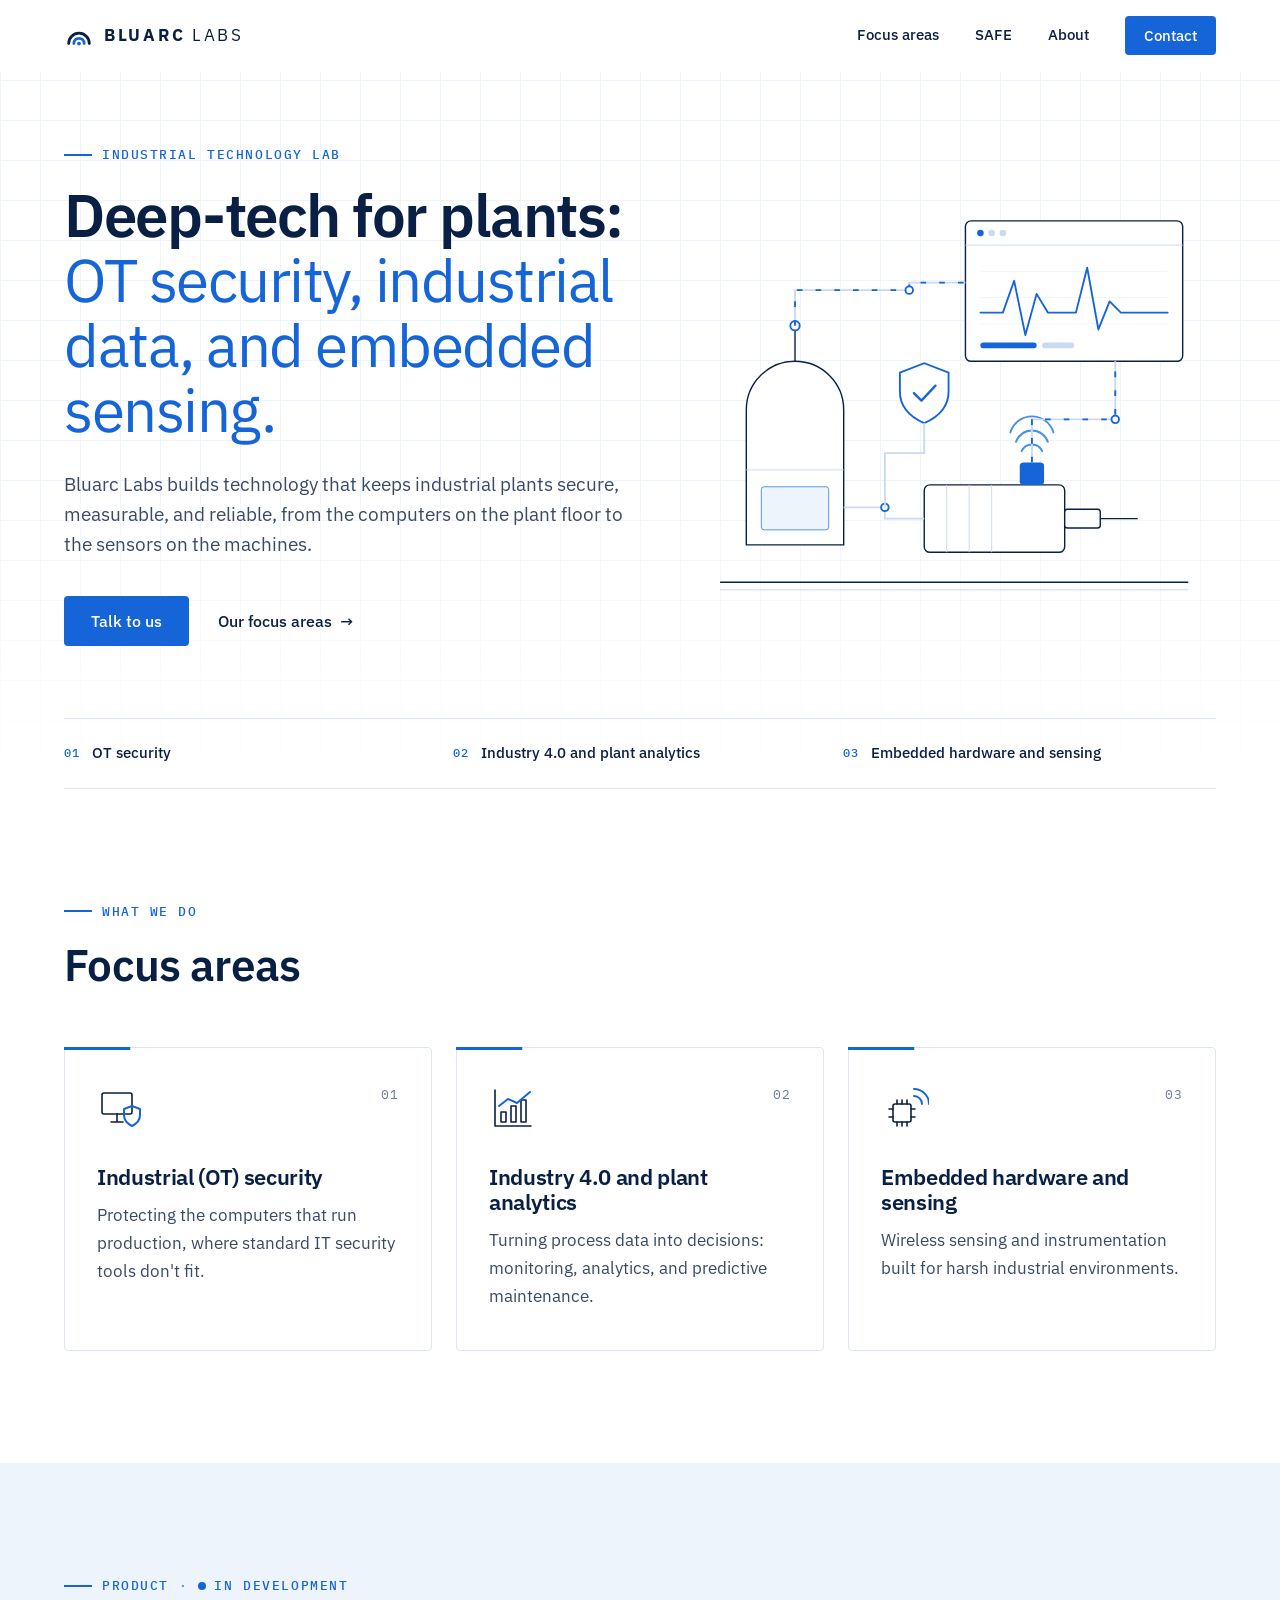
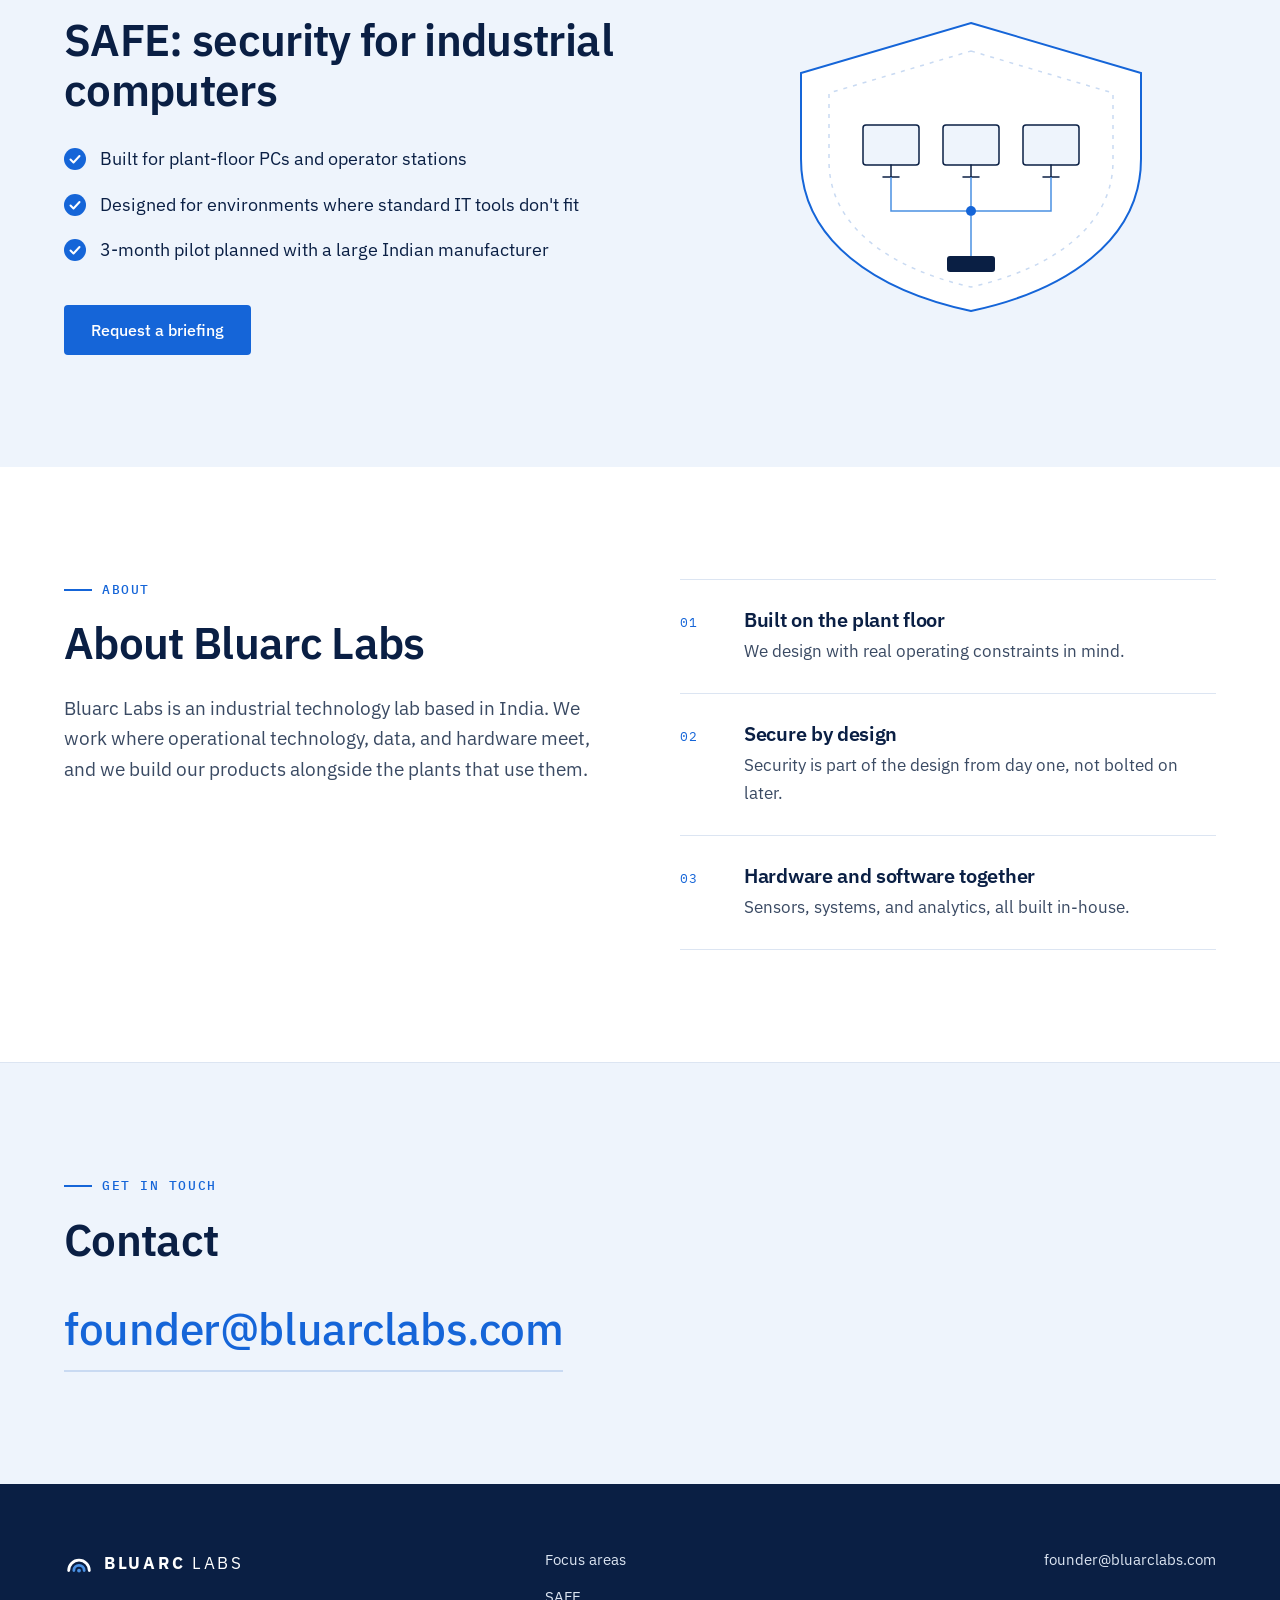
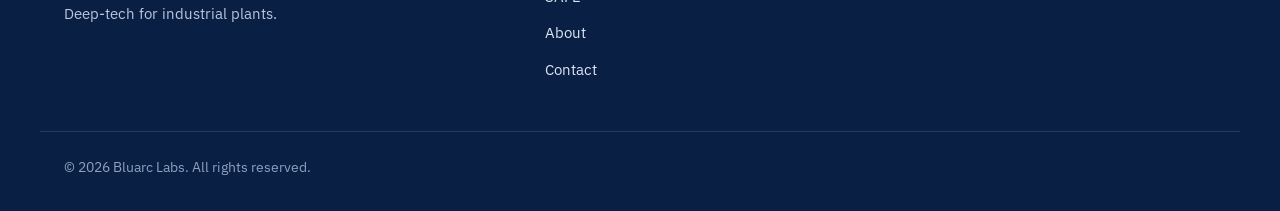
==== index.html @ 6b39c6da "Initial Bluarc Labs website Static one-page site: hero, focus areas, SAFE teaser, about, contact. Pl" ====
<!doctype html>
<html lang="en">
<head>
  <meta charset="utf-8">
  <meta name="viewport" content="width=device-width, initial-scale=1">
  <title>Bluarc Labs | Deep-tech for industrial plants</title>
  <meta name="description" content="Bluarc Labs is an industrial technology lab building OT security, industrial data and analytics, and embedded sensing for plants.">
  <link rel="canonical" href="https://bluarclabs.com/">
  <meta name="theme-color" content="#0A1F44">

  <meta property="og:type" content="website">
  <meta property="og:site_name" content="Bluarc Labs">
  <meta property="og:title" content="Bluarc Labs | Deep-tech for industrial plants">
  <meta property="og:description" content="OT security, industrial data, and embedded sensing for plants.">
  <meta property="og:url" content="https://bluarclabs.com/">
  <meta property="og:image" content="https://bluarclabs.com/assets/og-image.png">
  <meta property="og:image:width" content="1200">
  <meta property="og:image:height" content="630">
  <meta name="twitter:card" content="summary_large_image">

  <link rel="icon" href="assets/favicon.svg" type="image/svg+xml">
  <link rel="icon" href="assets/favicon-32.png" sizes="32x32" type="image/png">
  <link rel="apple-touch-icon" href="assets/apple-touch-icon.png">

  <link rel="preconnect" href="https://fonts.googleapis.com">
  <link rel="preconnect" href="https://fonts.gstatic.com" crossorigin>
  <link href="https://fonts.googleapis.com/css2?family=IBM+Plex+Mono:wght@400;500&family=IBM+Plex+Sans:wght@300;400;500;600;700&display=swap" rel="stylesheet">
  <link rel="stylesheet" href="css/styles.css">
  <script>document.documentElement.classList.add('js');</script>

  <script type="application/ld+json">
  {
    "@context": "https://schema.org",
    "@type": "Organization",
    "name": "Bluarc Labs",
    "url": "https://bluarclabs.com/",
    "logo": "https://bluarclabs.com/assets/apple-touch-icon.png",
    "email": "founder@bluarclabs.com",
    "description": "Industrial technology lab working on OT security, industrial data and analytics, and embedded sensing."
  }
  </script>
</head>
<body>
  <a class="skip-link" href="#main">Skip to content</a>

  <header class="site-header" id="top">
    <div class="container header-inner">
      <a class="wordmark" href="#top" aria-label="Bluarc Labs home">
        <svg class="wordmark-mark" viewBox="0 0 32 32" aria-hidden="true">
          <path d="M5 24a11 11 0 0 1 22 0" fill="none" stroke="currentColor" stroke-width="3" stroke-linecap="round"/>
          <path d="M10.5 24a5.5 5.5 0 0 1 11 0" fill="none" stroke="#1565D8" stroke-width="3" stroke-linecap="round"/>
          <circle cx="16" cy="24" r="2" fill="#1565D8"/>
        </svg>
        <span class="wordmark-text"><strong>BLUARC</strong> LABS</span>
      </a>

      <button class="nav-toggle" type="button" aria-expanded="false" aria-controls="site-nav">
        <span class="nav-toggle-bar"></span>
        <span class="nav-toggle-bar"></span>
        <span class="visually-hidden">Menu</span>
      </button>

      <nav class="site-nav" id="site-nav" aria-label="Main">
        <a href="#focus">Focus areas</a>
        <a href="#safe">SAFE</a>
        <a href="#about">About</a>
        <a class="btn btn-primary btn-sm" href="#contact">Contact</a>
      </nav>
    </div>
  </header>

  <main id="main">
    <!-- Hero -->
    <section class="hero" aria-labelledby="hero-title">
      <div class="container hero-inner">
        <div class="hero-copy">
          <p class="eyebrow">Industrial technology lab</p>
          <h1 id="hero-title">Deep-tech for plants: <span>OT security, industrial data, and embedded sensing.</span></h1>
          <p class="lead">Bluarc Labs builds technology that keeps industrial plants secure, measurable, and reliable, from the computers on the plant floor to the sensors on the machines.</p>
          <div class="hero-actions">
            <a class="btn btn-primary" href="#contact">Talk to us</a>
            <a class="btn btn-link" href="#focus">Our focus areas <span aria-hidden="true">&rarr;</span></a>
          </div>
        </div>

        <div class="hero-visual" aria-hidden="true">
          <svg class="schematic" viewBox="0 0 560 440">
            <!-- monitoring panel -->
            <g class="sx-panel">
              <rect x="292" y="34" width="232" height="150" rx="6" class="sx-fill sx-stroke"/>
              <line x1="292" y1="60" x2="524" y2="60" class="sx-hair"/>
              <circle cx="308" cy="47" r="3.5" class="sx-dot"/>
              <circle cx="320" cy="47" r="3.5" class="sx-dot-soft"/>
              <circle cx="332" cy="47" r="3.5" class="sx-dot-soft"/>
              <line x1="308" y1="88" x2="508" y2="88" class="sx-grid"/>
              <line x1="308" y1="116" x2="508" y2="116" class="sx-grid"/>
              <line x1="308" y1="144" x2="508" y2="144" class="sx-grid"/>
              <path class="sx-wave" d="M308 132 H332 L344 98 L356 156 L368 112 L380 132 H410 L422 84 L434 150 L446 120 L458 132 H508"/>
              <rect x="308" y="164" width="60" height="6" rx="3" class="sx-bar"/>
              <rect x="374" y="164" width="34" height="6" rx="3" class="sx-bar-soft"/>
            </g>

            <!-- process vessel -->
            <g class="sx-vessel">
              <path d="M58 380 V236 a52 52 0 0 1 104 0 V380 Z" class="sx-fill sx-stroke"/>
              <line x1="58" y1="300" x2="162" y2="300" class="sx-hair"/>
              <rect x="74" y="318" width="72" height="46" rx="3" class="sx-level"/>
              <line x1="110" y1="184" x2="110" y2="150" class="sx-stroke-line"/>
              <circle cx="110" cy="146" r="5" class="sx-node"/>
            </g>

            <!-- motor / drive with vibration sensor -->
            <g class="sx-motor">
              <rect x="248" y="316" width="150" height="72" rx="6" class="sx-fill sx-stroke"/>
              <line x1="272" y1="316" x2="272" y2="388" class="sx-hair"/>
              <line x1="296" y1="316" x2="296" y2="388" class="sx-hair"/>
              <line x1="320" y1="316" x2="320" y2="388" class="sx-hair"/>
              <rect x="398" y="342" width="38" height="20" rx="3" class="sx-fill sx-stroke"/>
              <line x1="436" y1="352" x2="476" y2="352" class="sx-stroke-line"/>
              <rect x="350" y="292" width="26" height="24" rx="4" class="sx-sensor"/>
              <path class="sx-arc sx-arc-1" d="M352 280 a12 12 0 0 1 22 0"/>
              <path class="sx-arc sx-arc-2" d="M346 270 a18 18 0 0 1 34 0"/>
              <path class="sx-arc sx-arc-3" d="M340 260 a24 24 0 0 1 46 0"/>
            </g>

            <!-- base / floor -->
            <line x1="30" y1="420" x2="530" y2="420" class="sx-stroke-line"/>
            <line x1="30" y1="428" x2="530" y2="428" class="sx-hair"/>

            <!-- signal traces -->
            <path class="sx-trace" d="M110 146 V108 H232 V100 H292"/>
            <path class="sx-trace" d="M363 292 V246 H452 V184"/>
            <path class="sx-trace" d="M162 340 H206 V352 H248"/>
            <path class="sx-flow" d="M110 146 V108 H232 V100 H292"/>
            <path class="sx-flow sx-flow-2" d="M363 292 V246 H452 V184"/>
            <circle cx="232" cy="108" r="4" class="sx-node"/>
            <circle cx="452" cy="246" r="4" class="sx-node"/>
            <circle cx="206" cy="340" r="4" class="sx-node"/>

            <!-- protected edge node -->
            <g class="sx-shield">
              <path d="M222 196 l26 -10 l26 10 v20 c0 18 -12 28 -26 34 c-14 -6 -26 -16 -26 -34 Z" class="sx-fill sx-stroke-accent"/>
              <path d="M237 218 l8 8 l15 -16" class="sx-check"/>
              <path class="sx-trace" d="M248 250 V282 H206 V340"/>
            </g>
          </svg>
        </div>
      </div>

      <div class="container">
        <ul class="hero-strip">
          <li><span class="strip-num">01</span> OT security</li>
          <li><span class="strip-num">02</span> Industry 4.0 and plant analytics</li>
          <li><span class="strip-num">03</span> Embedded hardware and sensing</li>
        </ul>
      </div>
    </section>

    <!-- What we do -->
    <section class="section" id="focus" aria-labelledby="focus-title">
      <div class="container">
        <div class="section-head">
          <p class="eyebrow">What we do</p>
          <h2 id="focus-title">Focus areas</h2>
        </div>

        <div class="cards">
          <article class="card reveal">
            <div class="card-top">
              <svg class="card-icon" viewBox="0 0 48 48" aria-hidden="true">
                <rect x="5" y="9" width="30" height="21" rx="2"/>
                <path d="M14 38h12M20 30v8"/>
                <path class="ic-accent" d="M35 22l8 3v6c0 6-4 9-8 11c-4-2-8-5-8-11v-6z"/>
              </svg>
              <span class="card-num">01</span>
            </div>
            <h3>Industrial (OT) security</h3>
            <p>Protecting the computers that run production, where standard IT security tools don't fit.</p>
          </article>

          <article class="card reveal">
            <div class="card-top">
              <svg class="card-icon" viewBox="0 0 48 48" aria-hidden="true">
                <path d="M6 42h36M6 42V6"/>
                <rect x="12" y="28" width="5" height="10"/>
                <rect x="22" y="22" width="5" height="16"/>
                <rect x="32" y="16" width="5" height="22"/>
                <path class="ic-accent" d="M10 22l9-7l9 4l13-11"/>
              </svg>
              <span class="card-num">02</span>
            </div>
            <h3>Industry 4.0 and plant analytics</h3>
            <p>Turning process data into decisions: monitoring, analytics, and predictive maintenance.</p>
          </article>

          <article class="card reveal">
            <div class="card-top">
              <svg class="card-icon" viewBox="0 0 48 48" aria-hidden="true">
                <rect x="12" y="20" width="18" height="18" rx="2"/>
                <path d="M16 20v-4M21 20v-4M26 20v-4M16 42v-4M21 42v-4M26 42v-4M8 25h4M8 33h4M30 25h4M30 33h4"/>
                <path class="ic-accent" d="M33 12a8 8 0 0 1 8 8M33 5a15 15 0 0 1 15 15"/>
              </svg>
              <span class="card-num">03</span>
            </div>
            <h3>Embedded hardware and sensing</h3>
            <p>Wireless sensing and instrumentation built for harsh industrial environments.</p>
          </article>
        </div>
      </div>
    </section>

    <!-- SAFE -->
    <section class="section section-tint" id="safe" aria-labelledby="safe-title">
      <div class="container safe-inner">
        <div class="safe-copy reveal">
          <p class="eyebrow">Product <span class="eyebrow-sep">&middot;</span> <span class="status"><span class="status-dot"></span>In development</span></p>
          <h2 id="safe-title">SAFE: security for industrial computers</h2>
          <ul class="checklist">
            <li>Built for plant-floor PCs and operator stations</li>
            <li>Designed for environments where standard IT tools don't fit</li>
            <li>3-month pilot planned with a large Indian manufacturer</li>
          </ul>
          <a class="btn btn-primary" href="mailto:founder@bluarclabs.com?subject=SAFE%20briefing%20request">Request a briefing</a>
        </div>

        <div class="safe-visual reveal" aria-hidden="true">
          <svg viewBox="0 0 440 320">
            <path class="sv-shield" d="M220 18 l170 50 v86 c0 82 -76 132 -170 152 c-94 -20 -170 -70 -170 -152 v-86 z"/>
            <path class="sv-shield-inner" d="M220 46 l142 42 v68 c0 66 -62 108 -142 126 c-80 -18 -142 -60 -142 -126 v-68 z"/>
            <g class="sv-pc">
              <rect x="112" y="120" width="56" height="40" rx="3"/>
              <path d="M132 172 h16 M140 160 v12"/>
            </g>
            <g class="sv-pc">
              <rect x="192" y="120" width="56" height="40" rx="3"/>
              <path d="M212 172 h16 M220 160 v12"/>
            </g>
            <g class="sv-pc">
              <rect x="272" y="120" width="56" height="40" rx="3"/>
              <path d="M292 172 h16 M300 160 v12"/>
            </g>
            <path class="sv-bus" d="M140 172 v34 h160 v-34 M220 172 v34"/>
            <circle cx="220" cy="206" r="5" class="sv-node"/>
            <path class="sv-bus" d="M220 211 v40"/>
            <rect x="196" y="251" width="48" height="16" rx="3" class="sv-plc"/>
          </svg>
        </div>
      </div>
    </section>

    <!-- About -->
    <section class="section" id="about" aria-labelledby="about-title">
      <div class="container about-inner">
        <div class="about-copy reveal">
          <p class="eyebrow">About</p>
          <h2 id="about-title">About Bluarc Labs</h2>
          <p class="lead">Bluarc Labs is an industrial technology lab based in India. We work where operational technology, data, and hardware meet, and we build our products alongside the plants that use them.</p>
        </div>

        <ol class="principles">
          <li class="reveal">
            <span class="principle-num">01</span>
            <div>
              <h3>Built on the plant floor</h3>
              <p>We design with real operating constraints in mind.</p>
            </div>
          </li>
          <li class="reveal">
            <span class="principle-num">02</span>
            <div>
              <h3>Secure by design</h3>
              <p>Security is part of the design from day one, not bolted on later.</p>
            </div>
          </li>
          <li class="reveal">
            <span class="principle-num">03</span>
            <div>
              <h3>Hardware and software together</h3>
              <p>Sensors, systems, and analytics, all built in-house.</p>
            </div>
          </li>
        </ol>
      </div>
    </section>

    <!-- Contact -->
    <section class="section contact" id="contact" aria-labelledby="contact-title">
      <div class="container contact-inner reveal">
        <p class="eyebrow">Get in touch</p>
        <h2 id="contact-title">Contact</h2>
        <a class="contact-email" href="mailto:founder@bluarclabs.com">founder@bluarclabs.com</a>
      </div>
    </section>
  </main>

  <footer class="site-footer">
    <div class="container footer-inner">
      <div class="footer-brand">
        <a class="wordmark wordmark-light" href="#top" aria-label="Bluarc Labs home">
          <svg class="wordmark-mark" viewBox="0 0 32 32" aria-hidden="true">
            <path d="M5 24a11 11 0 0 1 22 0" fill="none" stroke="currentColor" stroke-width="3" stroke-linecap="round"/>
            <path d="M10.5 24a5.5 5.5 0 0 1 11 0" fill="none" stroke="#4A90E2" stroke-width="3" stroke-linecap="round"/>
            <circle cx="16" cy="24" r="2" fill="#4A90E2"/>
          </svg>
          <span class="wordmark-text"><strong>BLUARC</strong> LABS</span>
        </a>
        <p class="footer-tag">Deep-tech for industrial plants.</p>
      </div>

      <nav class="footer-nav" aria-label="Footer">
        <a href="#focus">Focus areas</a>
        <a href="#safe">SAFE</a>
        <a href="#about">About</a>
        <a href="#contact">Contact</a>
      </nav>

      <div class="footer-contact">
        <a href="mailto:founder@bluarclabs.com">founder@bluarclabs.com</a>
      </div>
    </div>
    <div class="container footer-bottom">
      <p>&copy; <span id="year">2026</span> Bluarc Labs. All rights reserved.</p>
    </div>
  </footer>

  <script src="js/main.js" defer></script>
</body>
</html>
---- css/styles.css ----
/* Bluarc Labs: site styles */

:root {
  --navy: #0A1F44;
  --navy-2: #13295A;
  --blue: #1565D8;
  --blue-hover: #0F52B5;
  --blue-mid: #4A90E2;
  --blue-soft: #C9DAF2;
  --ice: #EEF4FC;
  --white: #FFFFFF;
  --text: #3A4A63;
  --text-muted: #6B7A93;
  --line: #DCE5F2;

  --font-sans: "IBM Plex Sans", system-ui, -apple-system, "Segoe UI", Roboto, sans-serif;
  --font-mono: "IBM Plex Mono", ui-monospace, "SFMono-Regular", Consolas, monospace;

  --container: 1200px;
  --gutter: 24px;
  --header-h: 72px;
  --radius: 4px;
  --ease: cubic-bezier(.2, .7, .2, 1);
}

*, *::before, *::after { box-sizing: border-box; }

html {
  scroll-behavior: smooth;
  scroll-padding-top: var(--header-h);
  -webkit-text-size-adjust: 100%;
}

body {
  margin: 0;
  background: var(--white);
  color: var(--text);
  font-family: var(--font-sans);
  font-size: 17px;
  line-height: 1.65;
  -webkit-font-smoothing: antialiased;
  -moz-osx-font-smoothing: grayscale;
  overflow-x: hidden;
}

img, svg { display: block; max-width: 100%; }

h1, h2, h3 {
  color: var(--navy);
  margin: 0;
  line-height: 1.15;
  letter-spacing: -0.015em;
}

p { margin: 0; }

a { color: var(--blue); text-decoration: none; }
a:hover { color: var(--blue-hover); }

:focus-visible {
  outline: 2px solid var(--blue);
  outline-offset: 3px;
  border-radius: 2px;
}

.container {
  width: 100%;
  max-width: var(--container);
  margin: 0 auto;
  padding: 0 var(--gutter);
}

.visually-hidden {
  position: absolute !important;
  width: 1px; height: 1px;
  padding: 0; margin: -1px;
  overflow: hidden; clip: rect(0 0 0 0);
  white-space: nowrap; border: 0;
}

.skip-link {
  position: absolute;
  left: 16px; top: -48px;
  z-index: 100;
  background: var(--navy);
  color: var(--white);
  padding: 10px 16px;
  border-radius: var(--radius);
  transition: top .2s;
}
.skip-link:focus { top: 12px; color: var(--white); }

/* Eyebrow labels */
.eyebrow {
  display: flex;
  align-items: center;
  flex-wrap: wrap;
  gap: 10px;
  font-family: var(--font-mono);
  font-size: 13px;
  font-weight: 500;
  letter-spacing: .12em;
  text-transform: uppercase;
  color: var(--blue);
  margin-bottom: 18px;
}
.eyebrow::before {
  content: "";
  width: 28px;
  height: 2px;
  background: var(--blue);
}
.eyebrow-sep { color: var(--blue-mid); }

.lead {
  font-size: 19px;
  line-height: 1.6;
  color: var(--text);
  font-weight: 400;
}

/* Buttons */
.btn {
  display: inline-flex;
  align-items: center;
  gap: 8px;
  font-family: var(--font-sans);
  font-size: 16px;
  font-weight: 500;
  line-height: 1;
  padding: 16px 26px;
  border-radius: var(--radius);
  border: 1px solid transparent;
  transition: background-color .2s var(--ease), color .2s var(--ease), border-color .2s var(--ease), transform .2s var(--ease);
  white-space: nowrap;
}
.btn-primary { background: var(--blue); color: var(--white); }
.btn-primary:hover { background: var(--blue-hover); color: var(--white); }
.btn-primary:active { transform: translateY(1px); }
.btn-sm { padding: 11px 18px; font-size: 15px; }
.btn-link { color: var(--navy); padding-left: 4px; padding-right: 4px; }
.btn-link span { transition: transform .2s var(--ease); }
.btn-link:hover { color: var(--blue); }
.btn-link:hover span { transform: translateX(4px); }

/* Header */
.site-header {
  position: fixed;
  inset: 0 0 auto 0;
  z-index: 50;
  height: var(--header-h);
  background: rgba(255, 255, 255, .92);
  -webkit-backdrop-filter: saturate(160%) blur(10px);
  backdrop-filter: saturate(160%) blur(10px);
  border-bottom: 1px solid transparent;
  transition: border-color .25s, box-shadow .25s;
}
.site-header.is-scrolled {
  border-bottom-color: var(--line);
  box-shadow: 0 6px 24px -18px rgba(10, 31, 68, .35);
}

.header-inner {
  height: 100%;
  display: flex;
  align-items: center;
  justify-content: space-between;
  gap: 24px;
}

.wordmark {
  display: inline-flex;
  align-items: center;
  gap: 10px;
  color: var(--navy);
}
.wordmark:hover { color: var(--navy); }
.wordmark-mark { width: 30px; height: 30px; flex: none; }
.wordmark-text {
  font-size: 17px;
  letter-spacing: .16em;
  font-weight: 400;
  white-space: nowrap;
}
.wordmark-text strong { font-weight: 700; }
.wordmark-light, .wordmark-light:hover { color: var(--white); }

.site-nav {
  display: flex;
  align-items: center;
  gap: 36px;
}
.site-nav a:not(.btn) {
  color: var(--navy);
  font-size: 15px;
  font-weight: 500;
  position: relative;
  padding: 6px 0;
}
.site-nav a:not(.btn)::after {
  content: "";
  position: absolute;
  left: 0; right: 0; bottom: 0;
  height: 2px;
  background: var(--blue);
  transform: scaleX(0);
  transform-origin: left;
  transition: transform .25s var(--ease);
}
.site-nav a:not(.btn):hover { color: var(--blue); }
.site-nav a:not(.btn):hover::after { transform: scaleX(1); }

.nav-toggle {
  display: none;
  width: 44px; height: 44px;
  margin-right: -10px;
  background: none;
  border: 0;
  cursor: pointer;
  flex-direction: column;
  align-items: center;
  justify-content: center;
  gap: 6px;
}
.nav-toggle-bar {
  width: 22px; height: 2px;
  background: var(--navy);
  transition: transform .25s var(--ease);
}
.nav-toggle[aria-expanded="true"] .nav-toggle-bar:nth-child(1) { transform: translateY(4px) rotate(45deg); }
.nav-toggle[aria-expanded="true"] .nav-toggle-bar:nth-child(2) { transform: translateY(-4px) rotate(-45deg); }

/* Hero */
.hero {
  position: relative;
  padding: calc(var(--header-h) + 72px) 0 0;
  background:
    linear-gradient(180deg, rgba(255,255,255,0) 60%, var(--white) 100%),
    linear-gradient(var(--ice) 1px, transparent 1px) 0 0 / 40px 40px,
    linear-gradient(90deg, var(--ice) 1px, transparent 1px) 0 0 / 40px 40px,
    var(--white);
  overflow: hidden;
}

.hero-inner {
  display: grid;
  grid-template-columns: minmax(0, 1.05fr) minmax(0, .95fr);
  align-items: center;
  gap: 48px;
}

.hero h1 {
  font-size: clamp(36px, 5vw, 60px);
  font-weight: 600;
  line-height: 1.08;
  letter-spacing: -0.025em;
  margin-bottom: 26px;
}
.hero h1 span {
  display: block;
  color: var(--blue);
  font-weight: 400;
}

.hero .lead { max-width: 560px; }

.hero-actions {
  display: flex;
  flex-wrap: wrap;
  align-items: center;
  gap: 16px 24px;
  margin-top: 36px;
}

.hero-visual { position: relative; }
.schematic { width: 100%; height: auto; }

/* schematic parts */
.sx-fill { fill: var(--white); }
.sx-stroke { stroke: var(--navy); stroke-width: 1.5; }
.sx-stroke-accent { stroke: var(--blue); stroke-width: 2; }
.sx-stroke-line { stroke: var(--navy); stroke-width: 1.5; fill: none; }
.sx-hair { stroke: var(--blue-soft); stroke-width: 1; }
.sx-grid { stroke: var(--ice); stroke-width: 1; }
.sx-dot { fill: var(--blue); }
.sx-dot-soft { fill: var(--blue-soft); }
.sx-bar { fill: var(--blue); }
.sx-bar-soft { fill: var(--blue-soft); }
.sx-level { fill: var(--ice); stroke: var(--blue-mid); stroke-width: 1; }
.sx-node { fill: var(--white); stroke: var(--blue); stroke-width: 2; }
.sx-sensor { fill: var(--blue); }
.sx-wave {
  fill: none;
  stroke: var(--blue);
  stroke-width: 2;
  stroke-linejoin: round;
  stroke-linecap: round;
}
.sx-arc { fill: none; stroke: var(--blue-mid); stroke-width: 2; stroke-linecap: round; }
.sx-trace { fill: none; stroke: var(--blue-soft); stroke-width: 2; }
.sx-flow {
  fill: none;
  stroke: var(--blue);
  stroke-width: 2;
  stroke-dasharray: 6 14;
}
.sx-check { fill: none; stroke: var(--blue); stroke-width: 2.5; stroke-linecap: round; stroke-linejoin: round; }

.hero-strip {
  list-style: none;
  margin: 72px 0 0;
  padding: 22px 0;
  border-top: 1px solid var(--line);
  border-bottom: 1px solid var(--line);
  display: grid;
  grid-template-columns: repeat(3, minmax(0, 1fr));
  gap: 16px;
  font-size: 15px;
  font-weight: 500;
  color: var(--navy);
}
.hero-strip li { display: flex; align-items: center; gap: 12px; }
.strip-num {
  font-family: var(--font-mono);
  font-size: 12px;
  color: var(--blue);
  letter-spacing: .08em;
}

/* Sections */
.section { padding: 112px 0; }
.section-tint { background: var(--ice); }

.section-head { max-width: 680px; margin-bottom: 56px; }
.section h2 {
  font-size: clamp(30px, 3.6vw, 44px);
  font-weight: 600;
}

/* Focus cards */
.cards {
  display: grid;
  grid-template-columns: repeat(3, minmax(0, 1fr));
  gap: 24px;
}
.card {
  position: relative;
  background: var(--white);
  border: 1px solid var(--line);
  border-radius: var(--radius);
  padding: 36px 32px 40px;
  transition: border-color .25s var(--ease), box-shadow .25s var(--ease), transform .25s var(--ease);
}
.card::before {
  content: "";
  position: absolute;
  left: -1px; right: -1px; top: -1px;
  height: 3px;
  background: var(--blue);
  transform: scaleX(.18);
  transform-origin: left;
  transition: transform .35s var(--ease);
}
.card:hover {
  border-color: var(--blue-soft);
  box-shadow: 0 18px 40px -28px rgba(10, 31, 68, .45);
  transform: translateY(-3px);
}
.card:hover::before { transform: scaleX(1); }

.card-top {
  display: flex;
  align-items: flex-start;
  justify-content: space-between;
  margin-bottom: 32px;
}
.card-icon {
  width: 48px; height: 48px;
  fill: none;
  stroke: var(--navy);
  stroke-width: 1.6;
  stroke-linecap: round;
  stroke-linejoin: round;
}
.card-icon .ic-accent { stroke: var(--blue); stroke-width: 2; }
.card-num {
  font-family: var(--font-mono);
  font-size: 13px;
  color: var(--text-muted);
  letter-spacing: .08em;
}
.card h3 {
  font-size: 22px;
  font-weight: 600;
  margin-bottom: 12px;
}
.card p { color: var(--text); }

/* SAFE */
.safe-inner {
  display: grid;
  grid-template-columns: minmax(0, 1.1fr) minmax(0, .9fr);
  align-items: center;
  gap: 64px;
}
.safe-copy h2 { margin-bottom: 28px; max-width: 560px; }

.status {
  display: inline-flex;
  align-items: center;
  gap: 8px;
}
.status-dot {
  width: 8px; height: 8px;
  border-radius: 50%;
  background: var(--blue);
  box-shadow: 0 0 0 0 rgba(21, 101, 216, .5);
  animation: pulse 2.4s infinite;
}

.checklist {
  list-style: none;
  margin: 0 0 40px;
  padding: 0;
  display: grid;
  gap: 16px;
}
.checklist li {
  position: relative;
  padding-left: 36px;
  font-size: 18px;
  color: var(--navy);
}
.checklist li::before {
  content: "";
  position: absolute;
  left: 0; top: 4px;
  width: 22px; height: 22px;
  border-radius: 50%;
  background: var(--blue) url("data:image/svg+xml,%3Csvg xmlns='http://www.w3.org/2000/svg' viewBox='0 0 22 22'%3E%3Cpath d='M6.5 11.5l3 3 6-6.5' fill='none' stroke='%23fff' stroke-width='2' stroke-linecap='round' stroke-linejoin='round'/%3E%3C/svg%3E") center / 22px no-repeat;
}

.safe-visual svg { width: 100%; max-width: 440px; margin: 0 auto; }
.sv-shield { fill: var(--white); stroke: var(--blue); stroke-width: 2; }
.sv-shield-inner { fill: none; stroke: var(--blue-soft); stroke-width: 1.5; stroke-dasharray: 4 6; }
.sv-pc rect { fill: var(--ice); stroke: var(--navy); stroke-width: 1.5; }
.sv-pc path { fill: none; stroke: var(--navy); stroke-width: 1.5; stroke-linecap: round; }
.sv-bus { fill: none; stroke: var(--blue-mid); stroke-width: 1.5; }
.sv-node { fill: var(--blue); }
.sv-plc { fill: var(--navy); }

/* About */
.about-inner {
  display: grid;
  grid-template-columns: minmax(0, 1fr) minmax(0, 1fr);
  gap: 80px;
  align-items: start;
}
.about-copy h2 { margin-bottom: 24px; }

.principles {
  list-style: none;
  margin: 0;
  padding: 0;
  border-top: 1px solid var(--line);
}
.principles li {
  display: grid;
  grid-template-columns: 56px minmax(0, 1fr);
  gap: 8px;
  padding: 28px 0;
  border-bottom: 1px solid var(--line);
}
.principle-num {
  font-family: var(--font-mono);
  font-size: 13px;
  color: var(--blue);
  letter-spacing: .08em;
  padding-top: 4px;
}
.principles h3 {
  font-size: 20px;
  font-weight: 600;
  margin-bottom: 6px;
}

/* Contact */
.contact {
  background: var(--ice);
  border-top: 1px solid var(--line);
}
.contact-inner {
  display: flex;
  flex-direction: column;
  align-items: flex-start;
}
.contact-inner h2 { margin-bottom: 28px; }
.contact-email {
  font-size: clamp(24px, 4vw, 44px);
  font-weight: 500;
  color: var(--blue);
  letter-spacing: -0.01em;
  border-bottom: 2px solid var(--blue-soft);
  padding-bottom: 4px;
  overflow-wrap: anywhere;
  transition: border-color .2s var(--ease), color .2s var(--ease);
}
.contact-email:hover { color: var(--navy); border-bottom-color: var(--navy); }

/* Footer */
.site-footer {
  background: var(--navy);
  color: #B9C6DB;
  font-size: 15px;
}
.footer-inner {
  display: grid;
  grid-template-columns: minmax(0, 1.4fr) minmax(0, 1fr) minmax(0, 1fr);
  gap: 40px;
  padding-top: 64px;
  padding-bottom: 48px;
}
.footer-tag { margin-top: 16px; color: #B9C6DB; }
.footer-nav { display: flex; flex-direction: column; gap: 12px; }
.site-footer a:not(.wordmark) { color: #DCE5F2; }
.site-footer a:not(.wordmark):hover { color: var(--white); }
.footer-contact { justify-self: end; }
.footer-bottom {
  border-top: 1px solid rgba(255, 255, 255, .12);
  padding-top: 24px;
  padding-bottom: 32px;
  font-size: 14px;
  color: #8EA0BE;
}

/* Motion: only when JS is active and the user allows it */
@media (prefers-reduced-motion: no-preference) {
  .js .reveal {
    opacity: 0;
    transform: translateY(18px);
    transition: opacity .7s var(--ease), transform .7s var(--ease);
  }
  .js .reveal.is-visible { opacity: 1; transform: none; }
  .cards .reveal:nth-child(2), .principles .reveal:nth-child(2) { transition-delay: .08s; }
  .cards .reveal:nth-child(3), .principles .reveal:nth-child(3) { transition-delay: .16s; }

  .sx-flow { animation: flow 2.8s linear infinite; }
  .sx-flow-2 { animation-duration: 3.6s; }
  .sx-arc { animation: ping 2.4s var(--ease) infinite; }
  .sx-arc-2 { animation-delay: .3s; }
  .sx-arc-3 { animation-delay: .6s; }
  .sx-wave {
    stroke-dasharray: 520;
    stroke-dashoffset: 520;
    animation: draw 2.2s var(--ease) .3s forwards;
  }
}

@media (prefers-reduced-motion: reduce) {
  html { scroll-behavior: auto; }
  .status-dot { animation: none; }
}

@keyframes flow { to { stroke-dashoffset: -200; } }
@keyframes draw { to { stroke-dashoffset: 0; } }
@keyframes ping {
  0%, 100% { opacity: .25; }
  40% { opacity: 1; }
}
@keyframes pulse {
  0% { box-shadow: 0 0 0 0 rgba(21, 101, 216, .45); }
  70% { box-shadow: 0 0 0 8px rgba(21, 101, 216, 0); }
  100% { box-shadow: 0 0 0 0 rgba(21, 101, 216, 0); }
}

/* Responsive */
@media (max-width: 1024px) {
  .section { padding: 88px 0; }
  .hero-inner { gap: 32px; }
  .cards { grid-template-columns: minmax(0, 1fr); max-width: 680px; }
  .about-inner { gap: 48px; }
  .safe-inner { gap: 40px; }
}

@media (max-width: 860px) {
  .nav-toggle { display: flex; }
  .site-nav {
    position: absolute;
    top: var(--header-h);
    left: 0; right: 0;
    flex-direction: column;
    align-items: stretch;
    gap: 0;
    padding: 8px var(--gutter) 24px;
    background: var(--white);
    border-bottom: 1px solid var(--line);
    box-shadow: 0 16px 32px -24px rgba(10, 31, 68, .4);
    visibility: hidden;
    opacity: 0;
    transform: translateY(-8px);
    transition: opacity .2s var(--ease), transform .2s var(--ease), visibility .2s;
  }
  .site-nav.is-open { visibility: visible; opacity: 1; transform: none; }
  .site-nav a:not(.btn) {
    padding: 16px 0;
    font-size: 17px;
    border-bottom: 1px solid var(--line);
  }
  .site-nav a:not(.btn)::after { display: none; }
  .site-nav .btn { margin-top: 20px; justify-content: center; padding: 16px; font-size: 16px; }

  .hero { padding-top: calc(var(--header-h) + 48px); }
  .hero-inner { grid-template-columns: minmax(0, 1fr); }
  .hero-visual { max-width: 520px; }
  .hero-strip { grid-template-columns: minmax(0, 1fr); gap: 12px; margin-top: 48px; }

  .safe-inner, .about-inner { grid-template-columns: minmax(0, 1fr); }
  .safe-visual { order: -1; }
  .safe-visual svg { max-width: 340px; margin: 0; }

  .footer-inner { grid-template-columns: minmax(0, 1fr) minmax(0, 1fr); }
  .footer-brand { grid-column: 1 / -1; }
  .footer-contact { justify-self: start; }
}

@media (max-width: 560px) {
  :root { --gutter: 16px; --header-h: 64px; }
  body { font-size: 16px; }
  .lead { font-size: 17px; }
  .section { padding: 72px 0; }
  .section-head { margin-bottom: 40px; }
  .hero h1 { font-size: 34px; }
  .hero-actions .btn-primary { width: 100%; justify-content: center; }
  .card { padding: 28px 24px 32px; }
  .checklist li { font-size: 17px; }
  .wordmark-text { font-size: 15px; letter-spacing: .14em; }
  .wordmark-mark { width: 26px; height: 26px; }
  .footer-inner { grid-template-columns: minmax(0, 1fr); gap: 28px; padding-top: 48px; }
}
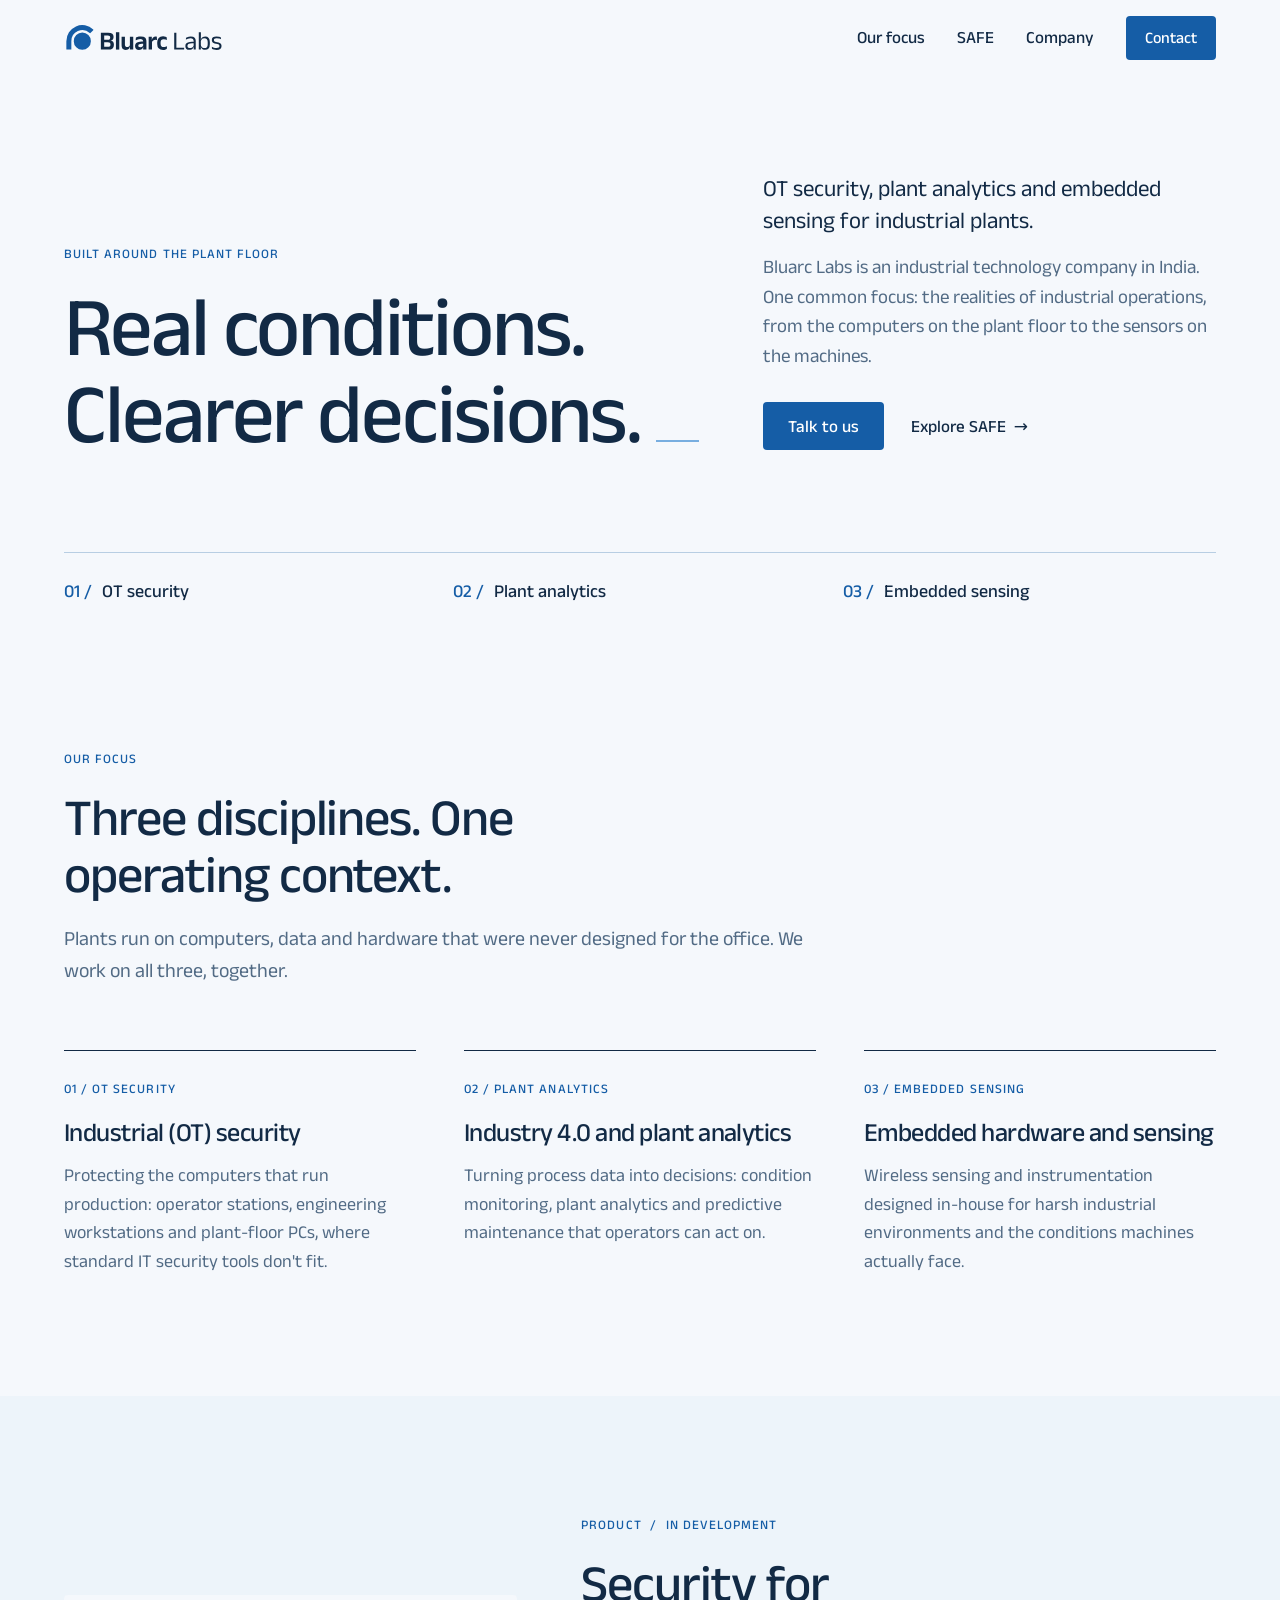
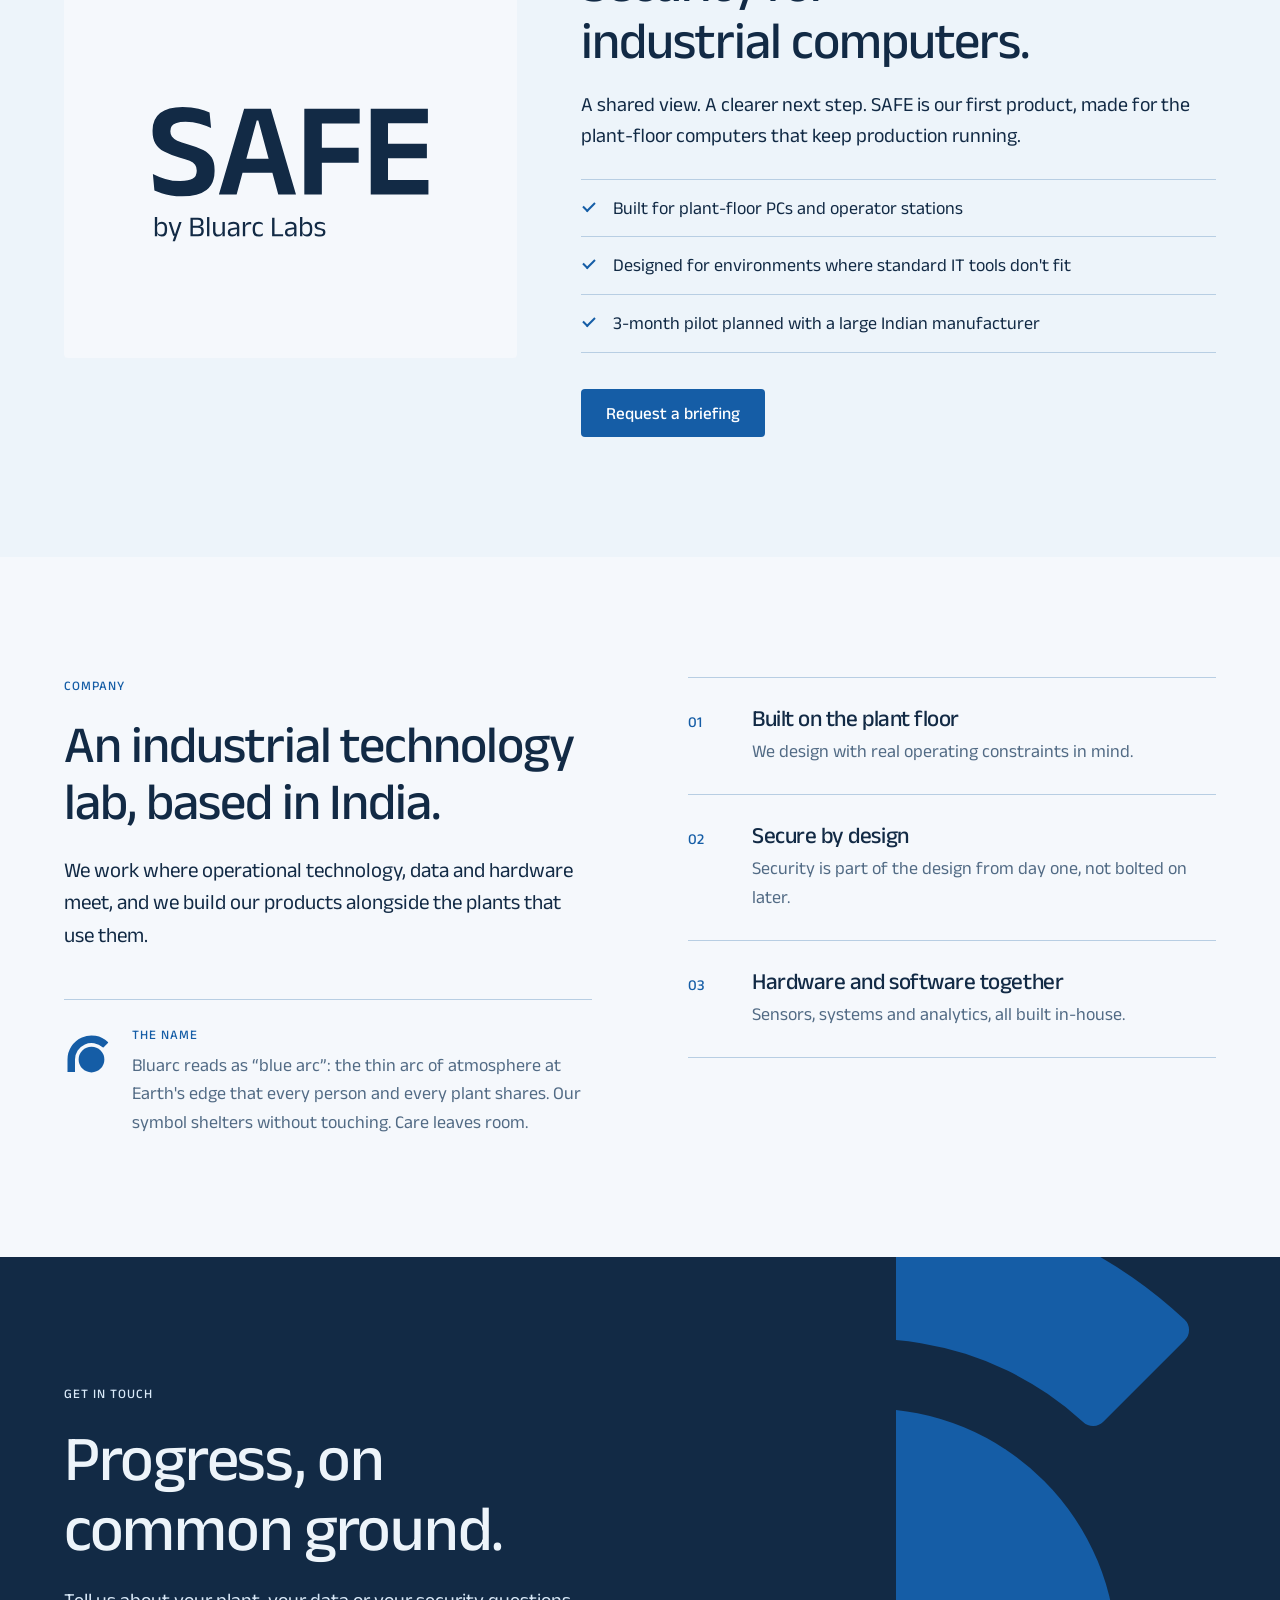
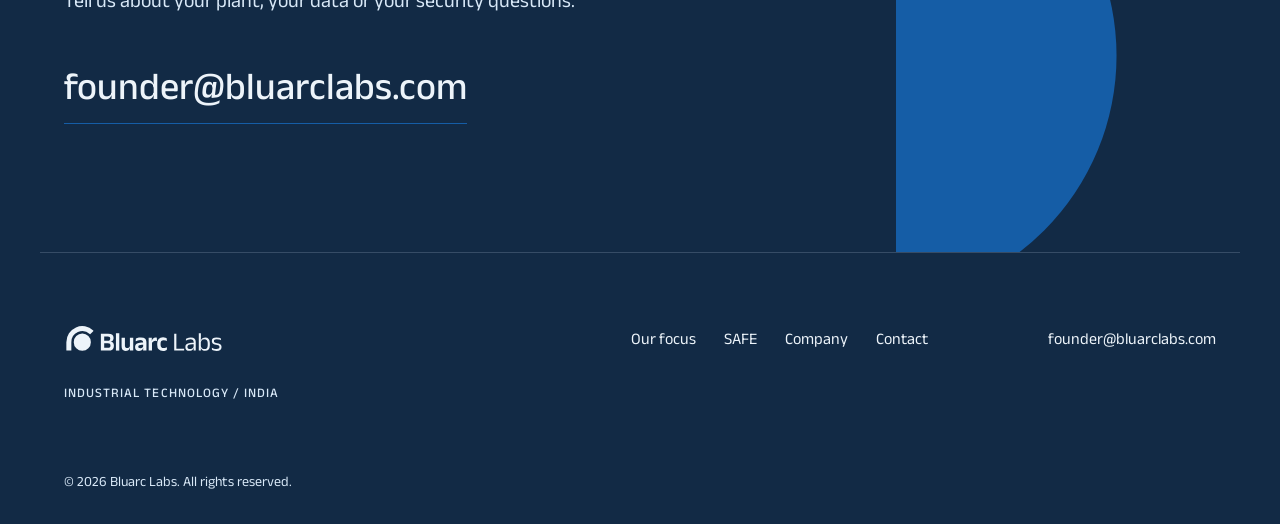
==== commit afe4f4d4: "Apply delivered Bluarc Labs identity and improve SEO - Replace placeholder wordmark with the agency'" ====
--- a/index.html
+++ b/index.html
@@ -1,42 +1,100 @@
 <!doctype html>
-<html lang="en">
+<html lang="en-IN">
 <head>
   <meta charset="utf-8">
   <meta name="viewport" content="width=device-width, initial-scale=1">
-  <title>Bluarc Labs | Deep-tech for industrial plants</title>
-  <meta name="description" content="Bluarc Labs is an industrial technology lab building OT security, industrial data and analytics, and embedded sensing for plants.">
+  <title>Bluarc Labs | OT Security, Plant Analytics &amp; Embedded Sensing, India</title>
+  <meta name="description" content="Bluarc Labs is an industrial technology company in India building OT security, plant analytics and embedded sensing for manufacturing plants. Real conditions. Clearer decisions.">
   <link rel="canonical" href="https://bluarclabs.com/">
-  <meta name="theme-color" content="#0A1F44">
+  <meta name="robots" content="index, follow, max-image-preview:large, max-snippet:-1">
+  <meta name="theme-color" content="#155DA6">
+  <meta name="color-scheme" content="light">
+  <meta name="author" content="Bluarc Labs">
 
   <meta property="og:type" content="website">
   <meta property="og:site_name" content="Bluarc Labs">
-  <meta property="og:title" content="Bluarc Labs | Deep-tech for industrial plants">
-  <meta property="og:description" content="OT security, industrial data, and embedded sensing for plants.">
+  <meta property="og:locale" content="en_IN">
+  <meta property="og:title" content="Bluarc Labs | Industrial technology, India">
+  <meta property="og:description" content="OT security, plant analytics and embedded sensing for industrial plants. Real conditions. Clearer decisions.">
   <meta property="og:url" content="https://bluarclabs.com/">
   <meta property="og:image" content="https://bluarclabs.com/assets/og-image.png">
+  <meta property="og:image:type" content="image/png">
   <meta property="og:image:width" content="1200">
   <meta property="og:image:height" content="630">
+  <meta property="og:image:alt" content="Bluarc Labs. Progress, on common ground. Industrial technology, India.">
   <meta name="twitter:card" content="summary_large_image">
-
-  <link rel="icon" href="assets/favicon.svg" type="image/svg+xml">
-  <link rel="icon" href="assets/favicon-32.png" sizes="32x32" type="image/png">
-  <link rel="apple-touch-icon" href="assets/apple-touch-icon.png">
-
-  <link rel="preconnect" href="https://fonts.googleapis.com">
-  <link rel="preconnect" href="https://fonts.gstatic.com" crossorigin>
-  <link href="https://fonts.googleapis.com/css2?family=IBM+Plex+Mono:wght@400;500&family=IBM+Plex+Sans:wght@300;400;500;600;700&display=swap" rel="stylesheet">
-  <link rel="stylesheet" href="css/styles.css">
+  <meta name="twitter:title" content="Bluarc Labs | Industrial technology, India">
+  <meta name="twitter:description" content="OT security, plant analytics and embedded sensing for industrial plants.">
+  <meta name="twitter:image" content="https://bluarclabs.com/assets/og-image.png">
+  <meta name="twitter:image:alt" content="Bluarc Labs. Progress, on common ground. Industrial technology, India.">
+
+  <link rel="icon" href="/favicon.ico" sizes="any">
+  <link rel="icon" href="/assets/icons/favicon.svg" type="image/svg+xml">
+  <link rel="apple-touch-icon" href="/apple-touch-icon.png">
+  <link rel="manifest" href="/site.webmanifest">
+
+  <link rel="preload" href="/assets/fonts/anek-latin.woff2" as="font" type="font/woff2" crossorigin>
+  <link rel="stylesheet" href="/css/styles.css">
   <script>document.documentElement.classList.add('js');</script>
 
   <script type="application/ld+json">
   {
     "@context": "https://schema.org",
-    "@type": "Organization",
-    "name": "Bluarc Labs",
-    "url": "https://bluarclabs.com/",
-    "logo": "https://bluarclabs.com/assets/apple-touch-icon.png",
-    "email": "founder@bluarclabs.com",
-    "description": "Industrial technology lab working on OT security, industrial data and analytics, and embedded sensing."
+    "@graph": [
+      {
+        "@type": "Organization",
+        "@id": "https://bluarclabs.com/#organization",
+        "name": "Bluarc Labs",
+        "alternateName": "Bluarc",
+        "url": "https://bluarclabs.com/",
+        "logo": {
+          "@type": "ImageObject",
+          "url": "https://bluarclabs.com/assets/icons/icon-512.png",
+          "width": 512,
+          "height": 512
+        },
+        "image": "https://bluarclabs.com/assets/og-image.png",
+        "email": "founder@bluarclabs.com",
+        "description": "Industrial technology company in India building OT security, plant analytics and embedded sensing for industrial plants.",
+        "slogan": "Real conditions. Clearer decisions.",
+        "address": { "@type": "PostalAddress", "addressCountry": "IN" },
+        "areaServed": "Worldwide",
+        "knowsAbout": [
+          "Operational technology (OT) security",
+          "Industrial control system security",
+          "Industry 4.0",
+          "Plant analytics",
+          "Predictive maintenance",
+          "Industrial IoT",
+          "Embedded hardware",
+          "Industrial sensing"
+        ],
+        "contactPoint": {
+          "@type": "ContactPoint",
+          "contactType": "sales",
+          "email": "founder@bluarclabs.com",
+          "availableLanguage": ["English"]
+        }
+      },
+      {
+        "@type": "WebSite",
+        "@id": "https://bluarclabs.com/#website",
+        "url": "https://bluarclabs.com/",
+        "name": "Bluarc Labs",
+        "inLanguage": "en-IN",
+        "publisher": { "@id": "https://bluarclabs.com/#organization" }
+      },
+      {
+        "@type": "WebPage",
+        "@id": "https://bluarclabs.com/#webpage",
+        "url": "https://bluarclabs.com/",
+        "name": "Bluarc Labs | OT Security, Plant Analytics & Embedded Sensing, India",
+        "isPartOf": { "@id": "https://bluarclabs.com/#website" },
+        "about": { "@id": "https://bluarclabs.com/#organization" },
+        "primaryImageOfPage": "https://bluarclabs.com/assets/og-image.png",
+        "inLanguage": "en-IN"
+      }
+    ]
   }
   </script>
 </head>
@@ -45,13 +103,8 @@
 
   <header class="site-header" id="top">
     <div class="container header-inner">
-      <a class="wordmark" href="#top" aria-label="Bluarc Labs home">
-        <svg class="wordmark-mark" viewBox="0 0 32 32" aria-hidden="true">
-          <path d="M5 24a11 11 0 0 1 22 0" fill="none" stroke="currentColor" stroke-width="3" stroke-linecap="round"/>
-          <path d="M10.5 24a5.5 5.5 0 0 1 11 0" fill="none" stroke="#1565D8" stroke-width="3" stroke-linecap="round"/>
-          <circle cx="16" cy="24" r="2" fill="#1565D8"/>
-        </svg>
-        <span class="wordmark-text"><strong>BLUARC</strong> LABS</span>
+      <a class="brand" href="/" aria-label="Bluarc Labs home">
+        <img src="/assets/brand/lockup.svg" width="160" height="43" alt="Bluarc Labs">
       </a>
 
       <button class="nav-toggle" type="button" aria-expanded="false" aria-controls="site-nav">
@@ -61,9 +114,9 @@
       </button>
 
       <nav class="site-nav" id="site-nav" aria-label="Main">
-        <a href="#focus">Focus areas</a>
+        <a href="#focus">Our focus</a>
         <a href="#safe">SAFE</a>
-        <a href="#about">About</a>
+        <a href="#company">Company</a>
         <a class="btn btn-primary btn-sm" href="#contact">Contact</a>
       </nav>
     </div>
@@ -73,148 +126,75 @@
     <!-- Hero -->
     <section class="hero" aria-labelledby="hero-title">
       <div class="container hero-inner">
+        <div class="hero-head">
+          <p class="label">Built around the plant floor</p>
+          <h1 id="hero-title">
+            <span class="hl-line">Real conditions.</span>
+            <span class="hl-line hl-ground">Clearer decisions.</span>
+          </h1>
+        </div>
+
         <div class="hero-copy">
-          <p class="eyebrow">Industrial technology lab</p>
-          <h1 id="hero-title">Deep-tech for plants: <span>OT security, industrial data, and embedded sensing.</span></h1>
-          <p class="lead">Bluarc Labs builds technology that keeps industrial plants secure, measurable, and reliable, from the computers on the plant floor to the sensors on the machines.</p>
+          <p class="hero-focus">OT security, plant analytics and embedded sensing for industrial plants.</p>
+          <p class="hero-sub">Bluarc Labs is an industrial technology company in India. One common focus: the realities of industrial operations, from the computers on the plant floor to the sensors on the machines.</p>
           <div class="hero-actions">
             <a class="btn btn-primary" href="#contact">Talk to us</a>
-            <a class="btn btn-link" href="#focus">Our focus areas <span aria-hidden="true">&rarr;</span></a>
+            <a class="btn btn-quiet" href="#safe">Explore SAFE <span aria-hidden="true">&rarr;</span></a>
           </div>
         </div>
-
-        <div class="hero-visual" aria-hidden="true">
-          <svg class="schematic" viewBox="0 0 560 440">
-            <!-- monitoring panel -->
-            <g class="sx-panel">
-              <rect x="292" y="34" width="232" height="150" rx="6" class="sx-fill sx-stroke"/>
-              <line x1="292" y1="60" x2="524" y2="60" class="sx-hair"/>
-              <circle cx="308" cy="47" r="3.5" class="sx-dot"/>
-              <circle cx="320" cy="47" r="3.5" class="sx-dot-soft"/>
-              <circle cx="332" cy="47" r="3.5" class="sx-dot-soft"/>
-              <line x1="308" y1="88" x2="508" y2="88" class="sx-grid"/>
-              <line x1="308" y1="116" x2="508" y2="116" class="sx-grid"/>
-              <line x1="308" y1="144" x2="508" y2="144" class="sx-grid"/>
-              <path class="sx-wave" d="M308 132 H332 L344 98 L356 156 L368 112 L380 132 H410 L422 84 L434 150 L446 120 L458 132 H508"/>
-              <rect x="308" y="164" width="60" height="6" rx="3" class="sx-bar"/>
-              <rect x="374" y="164" width="34" height="6" rx="3" class="sx-bar-soft"/>
-            </g>
-
-            <!-- process vessel -->
-            <g class="sx-vessel">
-              <path d="M58 380 V236 a52 52 0 0 1 104 0 V380 Z" class="sx-fill sx-stroke"/>
-              <line x1="58" y1="300" x2="162" y2="300" class="sx-hair"/>
-              <rect x="74" y="318" width="72" height="46" rx="3" class="sx-level"/>
-              <line x1="110" y1="184" x2="110" y2="150" class="sx-stroke-line"/>
-              <circle cx="110" cy="146" r="5" class="sx-node"/>
-            </g>
-
-            <!-- motor / drive with vibration sensor -->
-            <g class="sx-motor">
-              <rect x="248" y="316" width="150" height="72" rx="6" class="sx-fill sx-stroke"/>
-              <line x1="272" y1="316" x2="272" y2="388" class="sx-hair"/>
-              <line x1="296" y1="316" x2="296" y2="388" class="sx-hair"/>
-              <line x1="320" y1="316" x2="320" y2="388" class="sx-hair"/>
-              <rect x="398" y="342" width="38" height="20" rx="3" class="sx-fill sx-stroke"/>
-              <line x1="436" y1="352" x2="476" y2="352" class="sx-stroke-line"/>
-              <rect x="350" y="292" width="26" height="24" rx="4" class="sx-sensor"/>
-              <path class="sx-arc sx-arc-1" d="M352 280 a12 12 0 0 1 22 0"/>
-              <path class="sx-arc sx-arc-2" d="M346 270 a18 18 0 0 1 34 0"/>
-              <path class="sx-arc sx-arc-3" d="M340 260 a24 24 0 0 1 46 0"/>
-            </g>
-
-            <!-- base / floor -->
-            <line x1="30" y1="420" x2="530" y2="420" class="sx-stroke-line"/>
-            <line x1="30" y1="428" x2="530" y2="428" class="sx-hair"/>
-
-            <!-- signal traces -->
-            <path class="sx-trace" d="M110 146 V108 H232 V100 H292"/>
-            <path class="sx-trace" d="M363 292 V246 H452 V184"/>
-            <path class="sx-trace" d="M162 340 H206 V352 H248"/>
-            <path class="sx-flow" d="M110 146 V108 H232 V100 H292"/>
-            <path class="sx-flow sx-flow-2" d="M363 292 V246 H452 V184"/>
-            <circle cx="232" cy="108" r="4" class="sx-node"/>
-            <circle cx="452" cy="246" r="4" class="sx-node"/>
-            <circle cx="206" cy="340" r="4" class="sx-node"/>
-
-            <!-- protected edge node -->
-            <g class="sx-shield">
-              <path d="M222 196 l26 -10 l26 10 v20 c0 18 -12 28 -26 34 c-14 -6 -26 -16 -26 -34 Z" class="sx-fill sx-stroke-accent"/>
-              <path d="M237 218 l8 8 l15 -16" class="sx-check"/>
-              <path class="sx-trace" d="M248 250 V282 H206 V340"/>
-            </g>
-          </svg>
-        </div>
       </div>
 
       <div class="container">
-        <ul class="hero-strip">
-          <li><span class="strip-num">01</span> OT security</li>
-          <li><span class="strip-num">02</span> Industry 4.0 and plant analytics</li>
-          <li><span class="strip-num">03</span> Embedded hardware and sensing</li>
+        <ul class="hero-strip" aria-label="Focus areas">
+          <li><span class="num">01 /</span> OT security</li>
+          <li><span class="num">02 /</span> Plant analytics</li>
+          <li><span class="num">03 /</span> Embedded sensing</li>
         </ul>
       </div>
     </section>
 
-    <!-- What we do -->
+    <!-- Focus areas -->
     <section class="section" id="focus" aria-labelledby="focus-title">
       <div class="container">
         <div class="section-head">
-          <p class="eyebrow">What we do</p>
-          <h2 id="focus-title">Focus areas</h2>
-        </div>
-
-        <div class="cards">
-          <article class="card reveal">
-            <div class="card-top">
-              <svg class="card-icon" viewBox="0 0 48 48" aria-hidden="true">
-                <rect x="5" y="9" width="30" height="21" rx="2"/>
-                <path d="M14 38h12M20 30v8"/>
-                <path class="ic-accent" d="M35 22l8 3v6c0 6-4 9-8 11c-4-2-8-5-8-11v-6z"/>
-              </svg>
-              <span class="card-num">01</span>
-            </div>
+          <p class="label">Our focus</p>
+          <h2 id="focus-title">Three disciplines. One operating context.</h2>
+          <p class="section-intro">Plants run on computers, data and hardware that were never designed for the office. We work on all three, together.</p>
+        </div>
+
+        <div class="focus-grid">
+          <article class="focus-item reveal">
+            <p class="focus-num">01 / OT security</p>
             <h3>Industrial (OT) security</h3>
-            <p>Protecting the computers that run production, where standard IT security tools don't fit.</p>
+            <p>Protecting the computers that run production: operator stations, engineering workstations and plant-floor PCs, where standard IT security tools don't fit.</p>
           </article>
 
-          <article class="card reveal">
-            <div class="card-top">
-              <svg class="card-icon" viewBox="0 0 48 48" aria-hidden="true">
-                <path d="M6 42h36M6 42V6"/>
-                <rect x="12" y="28" width="5" height="10"/>
-                <rect x="22" y="22" width="5" height="16"/>
-                <rect x="32" y="16" width="5" height="22"/>
-                <path class="ic-accent" d="M10 22l9-7l9 4l13-11"/>
-              </svg>
-              <span class="card-num">02</span>
-            </div>
+          <article class="focus-item reveal">
+            <p class="focus-num">02 / Plant analytics</p>
             <h3>Industry 4.0 and plant analytics</h3>
-            <p>Turning process data into decisions: monitoring, analytics, and predictive maintenance.</p>
+            <p>Turning process data into decisions: condition monitoring, plant analytics and predictive maintenance that operators can act on.</p>
           </article>
 
-          <article class="card reveal">
-            <div class="card-top">
-              <svg class="card-icon" viewBox="0 0 48 48" aria-hidden="true">
-                <rect x="12" y="20" width="18" height="18" rx="2"/>
-                <path d="M16 20v-4M21 20v-4M26 20v-4M16 42v-4M21 42v-4M26 42v-4M8 25h4M8 33h4M30 25h4M30 33h4"/>
-                <path class="ic-accent" d="M33 12a8 8 0 0 1 8 8M33 5a15 15 0 0 1 15 15"/>
-              </svg>
-              <span class="card-num">03</span>
-            </div>
+          <article class="focus-item reveal">
+            <p class="focus-num">03 / Embedded sensing</p>
             <h3>Embedded hardware and sensing</h3>
-            <p>Wireless sensing and instrumentation built for harsh industrial environments.</p>
+            <p>Wireless sensing and instrumentation designed in-house for harsh industrial environments and the conditions machines actually face.</p>
           </article>
         </div>
       </div>
     </section>
 
     <!-- SAFE -->
-    <section class="section section-tint" id="safe" aria-labelledby="safe-title">
+    <section class="section section-wash" id="safe" aria-labelledby="safe-title">
       <div class="container safe-inner">
+        <div class="safe-mark reveal">
+          <img src="/assets/brand/safe-endorsement.svg" width="260" height="165" alt="SAFE by Bluarc Labs" loading="lazy" decoding="async">
+        </div>
+
         <div class="safe-copy reveal">
-          <p class="eyebrow">Product <span class="eyebrow-sep">&middot;</span> <span class="status"><span class="status-dot"></span>In development</span></p>
-          <h2 id="safe-title">SAFE: security for industrial computers</h2>
+          <p class="label">Product <span class="label-sep" aria-hidden="true">/</span> In development</p>
+          <h2 id="safe-title">Security for industrial computers.</h2>
+          <p class="safe-lead">A shared view. A clearer next step. SAFE is our first product, made for the plant-floor computers that keep production running.</p>
           <ul class="checklist">
             <li>Built for plant-floor PCs and operator stations</li>
             <li>Designed for environments where standard IT tools don't fit</li>
@@ -222,39 +202,24 @@
           </ul>
           <a class="btn btn-primary" href="mailto:founder@bluarclabs.com?subject=SAFE%20briefing%20request">Request a briefing</a>
         </div>
-
-        <div class="safe-visual reveal" aria-hidden="true">
-          <svg viewBox="0 0 440 320">
-            <path class="sv-shield" d="M220 18 l170 50 v86 c0 82 -76 132 -170 152 c-94 -20 -170 -70 -170 -152 v-86 z"/>
-            <path class="sv-shield-inner" d="M220 46 l142 42 v68 c0 66 -62 108 -142 126 c-80 -18 -142 -60 -142 -126 v-68 z"/>
-            <g class="sv-pc">
-              <rect x="112" y="120" width="56" height="40" rx="3"/>
-              <path d="M132 172 h16 M140 160 v12"/>
-            </g>
-            <g class="sv-pc">
-              <rect x="192" y="120" width="56" height="40" rx="3"/>
-              <path d="M212 172 h16 M220 160 v12"/>
-            </g>
-            <g class="sv-pc">
-              <rect x="272" y="120" width="56" height="40" rx="3"/>
-              <path d="M292 172 h16 M300 160 v12"/>
-            </g>
-            <path class="sv-bus" d="M140 172 v34 h160 v-34 M220 172 v34"/>
-            <circle cx="220" cy="206" r="5" class="sv-node"/>
-            <path class="sv-bus" d="M220 211 v40"/>
-            <rect x="196" y="251" width="48" height="16" rx="3" class="sv-plc"/>
-          </svg>
-        </div>
-      </div>
-    </section>
-
-    <!-- About -->
-    <section class="section" id="about" aria-labelledby="about-title">
-      <div class="container about-inner">
-        <div class="about-copy reveal">
-          <p class="eyebrow">About</p>
-          <h2 id="about-title">About Bluarc Labs</h2>
-          <p class="lead">Bluarc Labs is an industrial technology lab based in India. We work where operational technology, data, and hardware meet, and we build our products alongside the plants that use them.</p>
+      </div>
+    </section>
+
+    <!-- Company -->
+    <section class="section" id="company" aria-labelledby="company-title">
+      <div class="container company-inner">
+        <div class="company-copy reveal">
+          <p class="label">Company</p>
+          <h2 id="company-title">An industrial technology lab, based in India.</h2>
+          <p class="lead">We work where operational technology, data and hardware meet, and we build our products alongside the plants that use them.</p>
+
+          <div class="name-note">
+            <img src="/assets/brand/icon.svg" width="48" height="48" alt="" loading="lazy" decoding="async">
+            <div>
+              <h3>The name</h3>
+              <p>Bluarc reads as &ldquo;blue arc&rdquo;: the thin arc of atmosphere at Earth's edge that every person and every plant shares. Our symbol shelters without touching. Care leaves room.</p>
+            </div>
+          </div>
         </div>
 
         <ol class="principles">
@@ -276,7 +241,7 @@
             <span class="principle-num">03</span>
             <div>
               <h3>Hardware and software together</h3>
-              <p>Sensors, systems, and analytics, all built in-house.</p>
+              <p>Sensors, systems and analytics, all built in-house.</p>
             </div>
           </li>
         </ol>
@@ -284,10 +249,14 @@
     </section>
 
     <!-- Contact -->
-    <section class="section contact" id="contact" aria-labelledby="contact-title">
+    <section class="contact" id="contact" aria-labelledby="contact-title">
+      <svg class="contact-device" viewBox="840 0 360 630" preserveAspectRatio="xMaxYMid slice" aria-hidden="true" focusable="false">
+        <path fill="#155da6" transform="translate(320 -121) scale(9)" d="M87.863 26.137A1.5 1.5 0 0 0 87.829 23.982A48 48 0 0 0 7 59V84H22V59A33 33 0 0 1 77.298 34.673A1.5 1.5 0 0 0 79.372 34.628ZM29.25 59A25.75 25.75 0 1 0 80.75 59A25.75 25.75 0 1 0 29.25 59Z"/>
+      </svg>
       <div class="container contact-inner reveal">
-        <p class="eyebrow">Get in touch</p>
-        <h2 id="contact-title">Contact</h2>
+        <p class="label label-reverse">Get in touch</p>
+        <h2 id="contact-title">Progress, on common ground.</h2>
+        <p class="contact-lead">Tell us about your plant, your data or your security questions.</p>
         <a class="contact-email" href="mailto:founder@bluarclabs.com">founder@bluarclabs.com</a>
       </div>
     </section>
@@ -296,21 +265,16 @@
   <footer class="site-footer">
     <div class="container footer-inner">
       <div class="footer-brand">
-        <a class="wordmark wordmark-light" href="#top" aria-label="Bluarc Labs home">
-          <svg class="wordmark-mark" viewBox="0 0 32 32" aria-hidden="true">
-            <path d="M5 24a11 11 0 0 1 22 0" fill="none" stroke="currentColor" stroke-width="3" stroke-linecap="round"/>
-            <path d="M10.5 24a5.5 5.5 0 0 1 11 0" fill="none" stroke="#4A90E2" stroke-width="3" stroke-linecap="round"/>
-            <circle cx="16" cy="24" r="2" fill="#4A90E2"/>
-          </svg>
-          <span class="wordmark-text"><strong>BLUARC</strong> LABS</span>
+        <a class="brand" href="/" aria-label="Bluarc Labs home">
+          <img src="/assets/brand/lockup-reverse.svg" width="160" height="43" alt="Bluarc Labs" loading="lazy" decoding="async">
         </a>
-        <p class="footer-tag">Deep-tech for industrial plants.</p>
+        <p class="label label-reverse">Industrial technology / India</p>
       </div>
 
       <nav class="footer-nav" aria-label="Footer">
-        <a href="#focus">Focus areas</a>
+        <a href="#focus">Our focus</a>
         <a href="#safe">SAFE</a>
-        <a href="#about">About</a>
+        <a href="#company">Company</a>
         <a href="#contact">Contact</a>
       </nav>
 
@@ -323,6 +287,6 @@
     </div>
   </footer>
 
-  <script src="js/main.js" defer></script>
+  <script src="/js/main.js" defer></script>
 </body>
 </html>
--- a/css/styles.css
+++ b/css/styles.css
@@ -1,24 +1,31 @@
-/* Bluarc Labs: site styles */
+/* Bluarc Labs: site styles, built on the Bluarc Labs identity (revision 06.1) */
+
+@font-face {
+  font-family: "Anek Latin";
+  font-style: normal;
+  font-weight: 400 600;
+  font-display: swap;
+  src: url("../assets/fonts/anek-latin.woff2") format("woff2");
+}
 
 :root {
-  --navy: #0A1F44;
-  --navy-2: #13295A;
-  --blue: #1565D8;
-  --blue-hover: #0F52B5;
-  --blue-mid: #4A90E2;
-  --blue-soft: #C9DAF2;
-  --ice: #EEF4FC;
+  /* Identity palette */
+  --ocean: #155DA6;      /* primary */
+  --ocean-hover: #114D8A;
+  --ice-wash: #D8E8F7;   /* secondary */
+  --surf: #78AEE0;       /* accent: artwork and rules, never small text on ice */
+  --ice: #EDF4FA;        /* background */
+  --navy: #122A45;       /* foreground */
+  --slate: #526B85;      /* muted */
+  --surface: #F5F8FC;    /* light surface */
+  --rule: #B8CEE3;       /* blue rule, decorative only */
   --white: #FFFFFF;
-  --text: #3A4A63;
-  --text-muted: #6B7A93;
-  --line: #DCE5F2;
-
-  --font-sans: "IBM Plex Sans", system-ui, -apple-system, "Segoe UI", Roboto, sans-serif;
-  --font-mono: "IBM Plex Mono", ui-monospace, "SFMono-Regular", Consolas, monospace;
+
+  --font: "Anek Latin", system-ui, -apple-system, "Segoe UI", Roboto, sans-serif;
 
   --container: 1200px;
   --gutter: 24px;
-  --header-h: 72px;
+  --header-h: 76px;
   --radius: 4px;
   --ease: cubic-bezier(.2, .7, .2, 1);
 }
@@ -29,36 +36,42 @@
   scroll-behavior: smooth;
   scroll-padding-top: var(--header-h);
   -webkit-text-size-adjust: 100%;
+  text-size-adjust: 100%;
+  font-optical-sizing: none;
 }
 
 body {
   margin: 0;
-  background: var(--white);
-  color: var(--text);
-  font-family: var(--font-sans);
-  font-size: 17px;
-  line-height: 1.65;
+  background: var(--surface);
+  color: var(--navy);
+  font-family: var(--font);
+  font-size: 18px;
+  font-weight: 400;
+  line-height: 1.6;
   -webkit-font-smoothing: antialiased;
   -moz-osx-font-smoothing: grayscale;
   overflow-x: hidden;
 }
 
 img, svg { display: block; max-width: 100%; }
+img { height: auto; }
 
 h1, h2, h3 {
   color: var(--navy);
   margin: 0;
-  line-height: 1.15;
-  letter-spacing: -0.015em;
+  font-weight: 500;
+  line-height: 1.1;
+  letter-spacing: -0.02em;
+  text-wrap: balance;
 }
 
 p { margin: 0; }
 
-a { color: var(--blue); text-decoration: none; }
-a:hover { color: var(--blue-hover); }
+a { color: var(--ocean); text-decoration: none; }
+a:hover { color: var(--ocean-hover); }
 
 :focus-visible {
-  outline: 2px solid var(--blue);
+  outline: 2px solid var(--ocean);
   outline-offset: 3px;
   border-radius: 2px;
 }
@@ -80,68 +93,59 @@
 
 .skip-link {
   position: absolute;
-  left: 16px; top: -48px;
+  left: 16px; top: -56px;
   z-index: 100;
   background: var(--navy);
-  color: var(--white);
-  padding: 10px 16px;
+  color: var(--ice);
+  padding: 12px 18px;
   border-radius: var(--radius);
   transition: top .2s;
 }
-.skip-link:focus { top: 12px; color: var(--white); }
-
-/* Eyebrow labels */
-.eyebrow {
-  display: flex;
-  align-items: center;
-  flex-wrap: wrap;
-  gap: 10px;
-  font-family: var(--font-mono);
+.skip-link:focus { top: 12px; color: var(--ice); }
+
+/* Reference labels: Anek Latin 500, uppercase, ~0.08em, 12px+ */
+.label {
   font-size: 13px;
   font-weight: 500;
-  letter-spacing: .12em;
+  letter-spacing: .08em;
   text-transform: uppercase;
-  color: var(--blue);
-  margin-bottom: 18px;
-}
-.eyebrow::before {
-  content: "";
-  width: 28px;
-  height: 2px;
-  background: var(--blue);
-}
-.eyebrow-sep { color: var(--blue-mid); }
+  line-height: 1.4;
+  color: var(--ocean);
+  margin-bottom: 20px;
+}
+.label-sep { margin: 0 .35em; }
+.label-reverse { color: var(--ice-wash); }
 
 .lead {
-  font-size: 19px;
-  line-height: 1.6;
-  color: var(--text);
-  font-weight: 400;
-}
-
-/* Buttons */
+  font-size: 21px;
+  line-height: 1.55;
+  color: var(--navy);
+}
+
+/* Buttons: 44px minimum target */
 .btn {
   display: inline-flex;
   align-items: center;
+  justify-content: center;
   gap: 8px;
-  font-family: var(--font-sans);
-  font-size: 16px;
+  min-height: 48px;
+  font-family: var(--font);
+  font-size: 17px;
   font-weight: 500;
   line-height: 1;
-  padding: 16px 26px;
+  padding: 14px 24px;
   border-radius: var(--radius);
   border: 1px solid transparent;
-  transition: background-color .2s var(--ease), color .2s var(--ease), border-color .2s var(--ease), transform .2s var(--ease);
+  transition: background-color .2s var(--ease), color .2s var(--ease), border-color .2s var(--ease);
   white-space: nowrap;
 }
-.btn-primary { background: var(--blue); color: var(--white); }
-.btn-primary:hover { background: var(--blue-hover); color: var(--white); }
-.btn-primary:active { transform: translateY(1px); }
-.btn-sm { padding: 11px 18px; font-size: 15px; }
-.btn-link { color: var(--navy); padding-left: 4px; padding-right: 4px; }
-.btn-link span { transition: transform .2s var(--ease); }
-.btn-link:hover { color: var(--blue); }
-.btn-link:hover span { transform: translateX(4px); }
+.btn-primary { background: var(--ocean); color: var(--white); }
+.btn-primary:hover { background: var(--ocean-hover); color: var(--white); }
+.btn-sm { min-height: 44px; padding: 11px 18px; font-size: 16px; }
+.btn-quiet { color: var(--navy); padding-left: 6px; padding-right: 6px; }
+.btn-quiet span { transition: transform .2s var(--ease); }
+.btn-quiet:hover { color: var(--ocean); }
+.btn-quiet:hover span { transform: translateX(4px); }
 
 /* Header */
 .site-header {
@@ -149,16 +153,13 @@
   inset: 0 0 auto 0;
   z-index: 50;
   height: var(--header-h);
-  background: rgba(255, 255, 255, .92);
-  -webkit-backdrop-filter: saturate(160%) blur(10px);
-  backdrop-filter: saturate(160%) blur(10px);
+  background: rgba(245, 248, 252, .94);
+  -webkit-backdrop-filter: saturate(140%) blur(10px);
+  backdrop-filter: saturate(140%) blur(10px);
   border-bottom: 1px solid transparent;
-  transition: border-color .25s, box-shadow .25s;
-}
-.site-header.is-scrolled {
-  border-bottom-color: var(--line);
-  box-shadow: 0 6px 24px -18px rgba(10, 31, 68, .35);
-}
+  transition: border-color .25s;
+}
+.site-header.is-scrolled { border-bottom-color: var(--rule); }
 
 .header-inner {
   height: 100%;
@@ -168,46 +169,37 @@
   gap: 24px;
 }
 
-.wordmark {
+.brand {
   display: inline-flex;
   align-items: center;
-  gap: 10px;
-  color: var(--navy);
-}
-.wordmark:hover { color: var(--navy); }
-.wordmark-mark { width: 30px; height: 30px; flex: none; }
-.wordmark-text {
-  font-size: 17px;
-  letter-spacing: .16em;
-  font-weight: 400;
-  white-space: nowrap;
-}
-.wordmark-text strong { font-weight: 700; }
-.wordmark-light, .wordmark-light:hover { color: var(--white); }
+  min-height: 44px;
+  flex: none;
+}
+.brand img { width: 160px; }
 
 .site-nav {
   display: flex;
   align-items: center;
-  gap: 36px;
+  gap: 32px;
 }
 .site-nav a:not(.btn) {
   color: var(--navy);
-  font-size: 15px;
+  font-size: 17px;
   font-weight: 500;
   position: relative;
-  padding: 6px 0;
+  padding: 10px 0;
 }
 .site-nav a:not(.btn)::after {
   content: "";
   position: absolute;
-  left: 0; right: 0; bottom: 0;
-  height: 2px;
-  background: var(--blue);
+  left: 0; right: 0; bottom: 4px;
+  height: 1.5px;
+  background: var(--ocean);
   transform: scaleX(0);
   transform-origin: left;
   transition: transform .25s var(--ease);
 }
-.site-nav a:not(.btn):hover { color: var(--blue); }
+.site-nav a:not(.btn):hover { color: var(--ocean); }
 .site-nav a:not(.btn):hover::after { transform: scaleX(1); }
 
 .nav-toggle {
@@ -230,410 +222,366 @@
 .nav-toggle[aria-expanded="true"] .nav-toggle-bar:nth-child(1) { transform: translateY(4px) rotate(45deg); }
 .nav-toggle[aria-expanded="true"] .nav-toggle-bar:nth-child(2) { transform: translateY(-4px) rotate(-45deg); }
 
-/* Hero */
+/* Hero: signature-led, one ground rule on the second headline baseline */
 .hero {
-  position: relative;
-  padding: calc(var(--header-h) + 72px) 0 0;
-  background:
-    linear-gradient(180deg, rgba(255,255,255,0) 60%, var(--white) 100%),
-    linear-gradient(var(--ice) 1px, transparent 1px) 0 0 / 40px 40px,
-    linear-gradient(90deg, var(--ice) 1px, transparent 1px) 0 0 / 40px 40px,
-    var(--white);
-  overflow: hidden;
+  padding: calc(var(--header-h) + 96px) 0 0;
+  background: var(--surface);
 }
 
 .hero-inner {
   display: grid;
-  grid-template-columns: minmax(0, 1.05fr) minmax(0, .95fr);
-  align-items: center;
-  gap: 48px;
+  grid-template-columns: minmax(0, 7fr) minmax(0, 5fr);
+  align-items: end;
+  gap: 48px 64px;
 }
 
 .hero h1 {
-  font-size: clamp(36px, 5vw, 60px);
-  font-weight: 600;
-  line-height: 1.08;
+  font-size: clamp(46px, 7.2vw, 84px);
+  font-weight: 500;
+  line-height: 1.03;
   letter-spacing: -0.025em;
-  margin-bottom: 26px;
-}
-.hero h1 span {
-  display: block;
-  color: var(--blue);
-  font-weight: 400;
-}
-
-.hero .lead { max-width: 560px; }
+}
+.hl-line { display: block; }
+.hl-ground {
+  display: flex;
+  align-items: baseline;
+  white-space: nowrap;
+}
+.hl-ground::after {
+  content: "";
+  flex: 0 1 128px;
+  min-width: 32px;
+  height: 1.5px;
+  margin-left: .18em;
+  background: var(--surf);
+}
+
+.hero-copy { padding-bottom: 6px; }
+.hero-focus {
+  font-size: 23px;
+  line-height: 1.4;
+  color: var(--navy);
+  margin-bottom: 16px;
+}
+.hero-sub {
+  font-size: 19px;
+  line-height: 1.55;
+  color: var(--slate);
+}
 
 .hero-actions {
   display: flex;
   flex-wrap: wrap;
   align-items: center;
-  gap: 16px 24px;
-  margin-top: 36px;
-}
-
-.hero-visual { position: relative; }
-.schematic { width: 100%; height: auto; }
-
-/* schematic parts */
-.sx-fill { fill: var(--white); }
-.sx-stroke { stroke: var(--navy); stroke-width: 1.5; }
-.sx-stroke-accent { stroke: var(--blue); stroke-width: 2; }
-.sx-stroke-line { stroke: var(--navy); stroke-width: 1.5; fill: none; }
-.sx-hair { stroke: var(--blue-soft); stroke-width: 1; }
-.sx-grid { stroke: var(--ice); stroke-width: 1; }
-.sx-dot { fill: var(--blue); }
-.sx-dot-soft { fill: var(--blue-soft); }
-.sx-bar { fill: var(--blue); }
-.sx-bar-soft { fill: var(--blue-soft); }
-.sx-level { fill: var(--ice); stroke: var(--blue-mid); stroke-width: 1; }
-.sx-node { fill: var(--white); stroke: var(--blue); stroke-width: 2; }
-.sx-sensor { fill: var(--blue); }
-.sx-wave {
-  fill: none;
-  stroke: var(--blue);
-  stroke-width: 2;
-  stroke-linejoin: round;
-  stroke-linecap: round;
-}
-.sx-arc { fill: none; stroke: var(--blue-mid); stroke-width: 2; stroke-linecap: round; }
-.sx-trace { fill: none; stroke: var(--blue-soft); stroke-width: 2; }
-.sx-flow {
-  fill: none;
-  stroke: var(--blue);
-  stroke-width: 2;
-  stroke-dasharray: 6 14;
-}
-.sx-check { fill: none; stroke: var(--blue); stroke-width: 2.5; stroke-linecap: round; stroke-linejoin: round; }
+  gap: 12px 20px;
+  margin-top: 32px;
+}
 
 .hero-strip {
   list-style: none;
-  margin: 72px 0 0;
-  padding: 22px 0;
-  border-top: 1px solid var(--line);
-  border-bottom: 1px solid var(--line);
+  margin: 96px 0 0;
+  padding: 24px 0;
+  border-top: 1px solid var(--rule);
   display: grid;
   grid-template-columns: repeat(3, minmax(0, 1fr));
   gap: 16px;
-  font-size: 15px;
+  font-size: 18px;
   font-weight: 500;
   color: var(--navy);
 }
-.hero-strip li { display: flex; align-items: center; gap: 12px; }
-.strip-num {
-  font-family: var(--font-mono);
-  font-size: 12px;
-  color: var(--blue);
+.hero-strip .num { color: var(--ocean); margin-right: 6px; }
+
+/* Sections */
+.section { padding: 120px 0; }
+.section-wash { background: var(--ice); }
+
+.section-head { max-width: 760px; margin-bottom: 64px; }
+.section-head h2,
+.safe-copy h2,
+.company-copy h2 {
+  font-size: clamp(34px, 4.4vw, 52px);
+}
+.section-intro {
+  margin-top: 20px;
+  font-size: 20px;
+  color: var(--slate);
+}
+
+/* Focus areas: type-led, each on its own ground line */
+.focus-grid {
+  display: grid;
+  grid-template-columns: repeat(3, minmax(0, 1fr));
+  gap: 48px;
+}
+.focus-item {
+  border-top: 1.5px solid var(--navy);
+  padding-top: 28px;
+}
+.focus-num {
+  font-size: 13px;
+  font-weight: 500;
   letter-spacing: .08em;
-}
-
-/* Sections */
-.section { padding: 112px 0; }
-.section-tint { background: var(--ice); }
-
-.section-head { max-width: 680px; margin-bottom: 56px; }
-.section h2 {
-  font-size: clamp(30px, 3.6vw, 44px);
-  font-weight: 600;
-}
-
-/* Focus cards */
-.cards {
-  display: grid;
-  grid-template-columns: repeat(3, minmax(0, 1fr));
-  gap: 24px;
-}
-.card {
-  position: relative;
-  background: var(--white);
-  border: 1px solid var(--line);
-  border-radius: var(--radius);
-  padding: 36px 32px 40px;
-  transition: border-color .25s var(--ease), box-shadow .25s var(--ease), transform .25s var(--ease);
-}
-.card::before {
-  content: "";
-  position: absolute;
-  left: -1px; right: -1px; top: -1px;
-  height: 3px;
-  background: var(--blue);
-  transform: scaleX(.18);
-  transform-origin: left;
-  transition: transform .35s var(--ease);
-}
-.card:hover {
-  border-color: var(--blue-soft);
-  box-shadow: 0 18px 40px -28px rgba(10, 31, 68, .45);
-  transform: translateY(-3px);
-}
-.card:hover::before { transform: scaleX(1); }
-
-.card-top {
-  display: flex;
-  align-items: flex-start;
-  justify-content: space-between;
-  margin-bottom: 32px;
-}
-.card-icon {
-  width: 48px; height: 48px;
-  fill: none;
-  stroke: var(--navy);
-  stroke-width: 1.6;
-  stroke-linecap: round;
-  stroke-linejoin: round;
-}
-.card-icon .ic-accent { stroke: var(--blue); stroke-width: 2; }
-.card-num {
-  font-family: var(--font-mono);
-  font-size: 13px;
-  color: var(--text-muted);
-  letter-spacing: .08em;
-}
-.card h3 {
-  font-size: 22px;
-  font-weight: 600;
-  margin-bottom: 12px;
-}
-.card p { color: var(--text); }
+  text-transform: uppercase;
+  color: var(--ocean);
+  margin-bottom: 18px;
+}
+.focus-item h3 {
+  font-size: 26px;
+  margin-bottom: 14px;
+}
+.focus-item p:not(.focus-num) { color: var(--slate); }
 
 /* SAFE */
 .safe-inner {
   display: grid;
-  grid-template-columns: minmax(0, 1.1fr) minmax(0, .9fr);
-  align-items: center;
+  grid-template-columns: minmax(0, 5fr) minmax(0, 7fr);
   gap: 64px;
-}
-.safe-copy h2 { margin-bottom: 28px; max-width: 560px; }
-
-.status {
-  display: inline-flex;
-  align-items: center;
-  gap: 8px;
-}
-.status-dot {
-  width: 8px; height: 8px;
-  border-radius: 50%;
-  background: var(--blue);
-  box-shadow: 0 0 0 0 rgba(21, 101, 216, .5);
-  animation: pulse 2.4s infinite;
+  align-items: center;
+}
+.safe-mark {
+  background: var(--surface);
+  border-radius: var(--radius);
+  display: flex;
+  align-items: center;
+  justify-content: center;
+  aspect-ratio: 5 / 4;
+  padding: 40px;
+}
+.safe-mark img { width: min(300px, 100%); }
+.safe-copy h2 { margin-bottom: 20px; }
+.safe-lead {
+  font-size: 20px;
+  line-height: 1.55;
+  margin-bottom: 28px;
 }
 
 .checklist {
   list-style: none;
-  margin: 0 0 40px;
+  margin: 0 0 36px;
   padding: 0;
-  display: grid;
-  gap: 16px;
+  border-top: 1px solid var(--rule);
 }
 .checklist li {
   position: relative;
-  padding-left: 36px;
-  font-size: 18px;
-  color: var(--navy);
+  padding: 14px 0 14px 32px;
+  border-bottom: 1px solid var(--rule);
 }
 .checklist li::before {
   content: "";
   position: absolute;
-  left: 0; top: 4px;
-  width: 22px; height: 22px;
-  border-radius: 50%;
-  background: var(--blue) url("data:image/svg+xml,%3Csvg xmlns='http://www.w3.org/2000/svg' viewBox='0 0 22 22'%3E%3Cpath d='M6.5 11.5l3 3 6-6.5' fill='none' stroke='%23fff' stroke-width='2' stroke-linecap='round' stroke-linejoin='round'/%3E%3C/svg%3E") center / 22px no-repeat;
-}
-
-.safe-visual svg { width: 100%; max-width: 440px; margin: 0 auto; }
-.sv-shield { fill: var(--white); stroke: var(--blue); stroke-width: 2; }
-.sv-shield-inner { fill: none; stroke: var(--blue-soft); stroke-width: 1.5; stroke-dasharray: 4 6; }
-.sv-pc rect { fill: var(--ice); stroke: var(--navy); stroke-width: 1.5; }
-.sv-pc path { fill: none; stroke: var(--navy); stroke-width: 1.5; stroke-linecap: round; }
-.sv-bus { fill: none; stroke: var(--blue-mid); stroke-width: 1.5; }
-.sv-node { fill: var(--blue); }
-.sv-plc { fill: var(--navy); }
-
-/* About */
-.about-inner {
+  left: 2px; top: 22px;
+  width: 12px; height: 7px;
+  border-left: 2px solid var(--ocean);
+  border-bottom: 2px solid var(--ocean);
+  transform: rotate(-45deg);
+}
+
+/* Company */
+.company-inner {
   display: grid;
   grid-template-columns: minmax(0, 1fr) minmax(0, 1fr);
-  gap: 80px;
+  gap: 64px 96px;
   align-items: start;
 }
-.about-copy h2 { margin-bottom: 24px; }
+.company-copy h2 { margin-bottom: 24px; }
+
+.name-note {
+  display: flex;
+  gap: 20px;
+  align-items: flex-start;
+  margin-top: 48px;
+  padding-top: 28px;
+  border-top: 1px solid var(--rule);
+}
+.name-note img { width: 48px; flex: none; margin-top: 2px; }
+.name-note h3 {
+  font-size: 13px;
+  font-weight: 500;
+  letter-spacing: .08em;
+  text-transform: uppercase;
+  color: var(--ocean);
+  margin-bottom: 8px;
+}
+.name-note p { color: var(--slate); }
 
 .principles {
   list-style: none;
   margin: 0;
   padding: 0;
-  border-top: 1px solid var(--line);
 }
 .principles li {
   display: grid;
-  grid-template-columns: 56px minmax(0, 1fr);
-  gap: 8px;
+  grid-template-columns: 48px minmax(0, 1fr);
+  gap: 16px;
   padding: 28px 0;
-  border-bottom: 1px solid var(--line);
-}
+  border-top: 1px solid var(--rule);
+}
+.principles li:last-child { border-bottom: 1px solid var(--rule); }
 .principle-num {
-  font-family: var(--font-mono);
-  font-size: 13px;
-  color: var(--blue);
-  letter-spacing: .08em;
+  font-size: 15px;
+  font-weight: 500;
+  color: var(--ocean);
   padding-top: 4px;
 }
-.principles h3 {
+.principles h3 { font-size: 23px; margin-bottom: 6px; }
+.principles p { color: var(--slate); }
+
+/* Contact: ocean-on-navy, strong edge crop of the canonical symbol */
+.contact {
+  position: relative;
+  overflow: hidden;
+  background: var(--navy);
+  color: var(--ice);
+  padding: 128px 0;
+}
+.contact-device {
+  position: absolute;
+  top: 0; right: 0;
+  height: 100%;
+  width: 30%;
+  max-width: 420px;
+}
+.contact-inner { position: relative; }
+.contact h2 {
+  color: var(--ice);
+  font-size: clamp(38px, 5.4vw, 64px);
+  margin-bottom: 20px;
+  max-width: 12em;
+}
+.contact-lead {
   font-size: 20px;
-  font-weight: 600;
-  margin-bottom: 6px;
-}
-
-/* Contact */
-.contact {
-  background: var(--ice);
-  border-top: 1px solid var(--line);
-}
-.contact-inner {
-  display: flex;
-  flex-direction: column;
-  align-items: flex-start;
-}
-.contact-inner h2 { margin-bottom: 28px; }
+  color: var(--ice-wash);
+  margin-bottom: 40px;
+  max-width: 36em;
+}
 .contact-email {
-  font-size: clamp(24px, 4vw, 44px);
-  font-weight: 500;
-  color: var(--blue);
-  letter-spacing: -0.01em;
-  border-bottom: 2px solid var(--blue-soft);
-  padding-bottom: 4px;
-  overflow-wrap: anywhere;
-  transition: border-color .2s var(--ease), color .2s var(--ease);
-}
-.contact-email:hover { color: var(--navy); border-bottom-color: var(--navy); }
+  display: inline-block;
+  font-size: clamp(24px, 3.4vw, 38px);
+  font-weight: 500;
+  color: var(--ice);
+  border-bottom: 1.5px solid var(--ocean);
+  padding-bottom: 6px;
+  word-break: break-word;
+  transition: border-color .2s var(--ease);
+}
+.contact-email:hover { color: var(--white); border-bottom-color: var(--ice); }
+.contact :focus-visible,
+.site-footer :focus-visible { outline-color: var(--ice); }
 
 /* Footer */
 .site-footer {
   background: var(--navy);
-  color: #B9C6DB;
-  font-size: 15px;
+  color: var(--ice-wash);
+  font-size: 16px;
 }
 .footer-inner {
   display: grid;
-  grid-template-columns: minmax(0, 1.4fr) minmax(0, 1fr) minmax(0, 1fr);
+  grid-template-columns: minmax(0, 1.4fr) minmax(0, 1fr) auto;
   gap: 40px;
+  align-items: start;
   padding-top: 64px;
   padding-bottom: 48px;
-}
-.footer-tag { margin-top: 16px; color: #B9C6DB; }
-.footer-nav { display: flex; flex-direction: column; gap: 12px; }
-.site-footer a:not(.wordmark) { color: #DCE5F2; }
-.site-footer a:not(.wordmark):hover { color: var(--white); }
-.footer-contact { justify-self: end; }
+  border-top: 1px solid rgba(216, 232, 247, .18);
+}
+.footer-brand .label { margin: 16px 0 0; }
+.footer-nav {
+  display: flex;
+  flex-wrap: wrap;
+  gap: 4px 28px;
+}
+.footer-nav a,
+.footer-contact a {
+  display: inline-flex;
+  align-items: center;
+  min-height: 44px;
+  color: var(--ice);
+}
+.footer-nav a:hover,
+.footer-contact a:hover { color: var(--white); text-decoration: underline; text-underline-offset: 4px; }
 .footer-bottom {
-  border-top: 1px solid rgba(255, 255, 255, .12);
-  padding-top: 24px;
+  padding-top: 20px;
   padding-bottom: 32px;
   font-size: 14px;
-  color: #8EA0BE;
-}
-
-/* Motion: only when JS is active and the user allows it */
+  color: var(--ice-wash);
+}
+
+/* Reveal: opacity and transform only */
 @media (prefers-reduced-motion: no-preference) {
   .js .reveal {
     opacity: 0;
-    transform: translateY(18px);
-    transition: opacity .7s var(--ease), transform .7s var(--ease);
+    transform: translateY(16px);
+    transition: opacity .6s var(--ease), transform .6s var(--ease);
   }
   .js .reveal.is-visible { opacity: 1; transform: none; }
-  .cards .reveal:nth-child(2), .principles .reveal:nth-child(2) { transition-delay: .08s; }
-  .cards .reveal:nth-child(3), .principles .reveal:nth-child(3) { transition-delay: .16s; }
-
-  .sx-flow { animation: flow 2.8s linear infinite; }
-  .sx-flow-2 { animation-duration: 3.6s; }
-  .sx-arc { animation: ping 2.4s var(--ease) infinite; }
-  .sx-arc-2 { animation-delay: .3s; }
-  .sx-arc-3 { animation-delay: .6s; }
-  .sx-wave {
-    stroke-dasharray: 520;
-    stroke-dashoffset: 520;
-    animation: draw 2.2s var(--ease) .3s forwards;
-  }
+  .focus-grid .reveal:nth-child(2), .principles .reveal:nth-child(2) { transition-delay: .08s; }
+  .focus-grid .reveal:nth-child(3), .principles .reveal:nth-child(3) { transition-delay: .16s; }
 }
 
 @media (prefers-reduced-motion: reduce) {
   html { scroll-behavior: auto; }
-  .status-dot { animation: none; }
-}
-
-@keyframes flow { to { stroke-dashoffset: -200; } }
-@keyframes draw { to { stroke-dashoffset: 0; } }
-@keyframes ping {
-  0%, 100% { opacity: .25; }
-  40% { opacity: 1; }
-}
-@keyframes pulse {
-  0% { box-shadow: 0 0 0 0 rgba(21, 101, 216, .45); }
-  70% { box-shadow: 0 0 0 8px rgba(21, 101, 216, 0); }
-  100% { box-shadow: 0 0 0 0 rgba(21, 101, 216, 0); }
+  *, *::before, *::after { transition: none !important; animation: none !important; }
 }
 
 /* Responsive */
 @media (max-width: 1024px) {
-  .section { padding: 88px 0; }
-  .hero-inner { gap: 32px; }
-  .cards { grid-template-columns: minmax(0, 1fr); max-width: 680px; }
-  .about-inner { gap: 48px; }
-  .safe-inner { gap: 40px; }
+  .hero-inner { grid-template-columns: minmax(0, 1fr); }
+  .hero-copy { max-width: 640px; }
+  .safe-inner, .company-inner { grid-template-columns: minmax(0, 1fr); gap: 48px; }
+  .safe-mark { aspect-ratio: auto; padding: 56px 32px; max-width: 520px; }
+  .contact-device { width: 34%; opacity: .7; }
 }
 
 @media (max-width: 860px) {
-  .nav-toggle { display: flex; }
+  :root { --header-h: 68px; }
+  .brand img { width: 144px; }
+
+  .nav-toggle { display: inline-flex; }
   .site-nav {
-    position: absolute;
-    top: var(--header-h);
-    left: 0; right: 0;
+    position: fixed;
+    top: var(--header-h); left: 0; right: 0;
     flex-direction: column;
     align-items: stretch;
     gap: 0;
     padding: 8px var(--gutter) 24px;
-    background: var(--white);
-    border-bottom: 1px solid var(--line);
-    box-shadow: 0 16px 32px -24px rgba(10, 31, 68, .4);
+    background: var(--surface);
+    border-bottom: 1px solid var(--rule);
     visibility: hidden;
     opacity: 0;
     transform: translateY(-8px);
-    transition: opacity .2s var(--ease), transform .2s var(--ease), visibility .2s;
+    transition: opacity .2s var(--ease), transform .2s var(--ease), visibility 0s .2s;
   }
-  .site-nav.is-open { visibility: visible; opacity: 1; transform: none; }
+  .site-nav.is-open {
+    visibility: visible;
+    opacity: 1;
+    transform: none;
+    transition: opacity .2s var(--ease), transform .2s var(--ease), visibility 0s;
+  }
   .site-nav a:not(.btn) {
-    padding: 16px 0;
-    font-size: 17px;
-    border-bottom: 1px solid var(--line);
+    padding: 14px 0;
+    border-bottom: 1px solid var(--rule);
   }
   .site-nav a:not(.btn)::after { display: none; }
-  .site-nav .btn { margin-top: 20px; justify-content: center; padding: 16px; font-size: 16px; }
-
-  .hero { padding-top: calc(var(--header-h) + 48px); }
-  .hero-inner { grid-template-columns: minmax(0, 1fr); }
-  .hero-visual { max-width: 520px; }
-  .hero-strip { grid-template-columns: minmax(0, 1fr); gap: 12px; margin-top: 48px; }
-
-  .safe-inner, .about-inner { grid-template-columns: minmax(0, 1fr); }
-  .safe-visual { order: -1; }
-  .safe-visual svg { max-width: 340px; margin: 0; }
-
-  .footer-inner { grid-template-columns: minmax(0, 1fr) minmax(0, 1fr); }
-  .footer-brand { grid-column: 1 / -1; }
-  .footer-contact { justify-self: start; }
-}
-
-@media (max-width: 560px) {
-  :root { --gutter: 16px; --header-h: 64px; }
-  body { font-size: 16px; }
-  .lead { font-size: 17px; }
-  .section { padding: 72px 0; }
-  .section-head { margin-bottom: 40px; }
-  .hero h1 { font-size: 34px; }
-  .hero-actions .btn-primary { width: 100%; justify-content: center; }
-  .card { padding: 28px 24px 32px; }
-  .checklist li { font-size: 17px; }
-  .wordmark-text { font-size: 15px; letter-spacing: .14em; }
-  .wordmark-mark { width: 26px; height: 26px; }
-  .footer-inner { grid-template-columns: minmax(0, 1fr); gap: 28px; padding-top: 48px; }
-}
+  .site-nav .btn { margin-top: 20px; }
+
+  .hero { padding-top: calc(var(--header-h) + 64px); }
+  .hero-strip { margin-top: 72px; grid-template-columns: minmax(0, 1fr); gap: 10px; }
+  .section { padding: 88px 0; }
+  .section-head { margin-bottom: 48px; }
+  .focus-grid { grid-template-columns: minmax(0, 1fr); gap: 40px; }
+  .contact { padding: 96px 0; }
+  .contact-device { display: none; }
+  .footer-inner { grid-template-columns: minmax(0, 1fr); gap: 28px; }
+}
+
+@media (max-width: 480px) {
+  :root { --gutter: 16px; }
+  body { font-size: 17px; }
+  .hero h1 { font-size: clamp(36px, 10.6vw, 52px); }
+  .hl-ground { display: block; white-space: normal; }
+  .hl-ground::after { display: none; }
+  .hero-focus { font-size: 21px; }
+  .lead { font-size: 19px; }
+  .btn { width: 100%; }
+  .btn-quiet { width: auto; }
+  .name-note { flex-direction: column; gap: 14px; }
+}
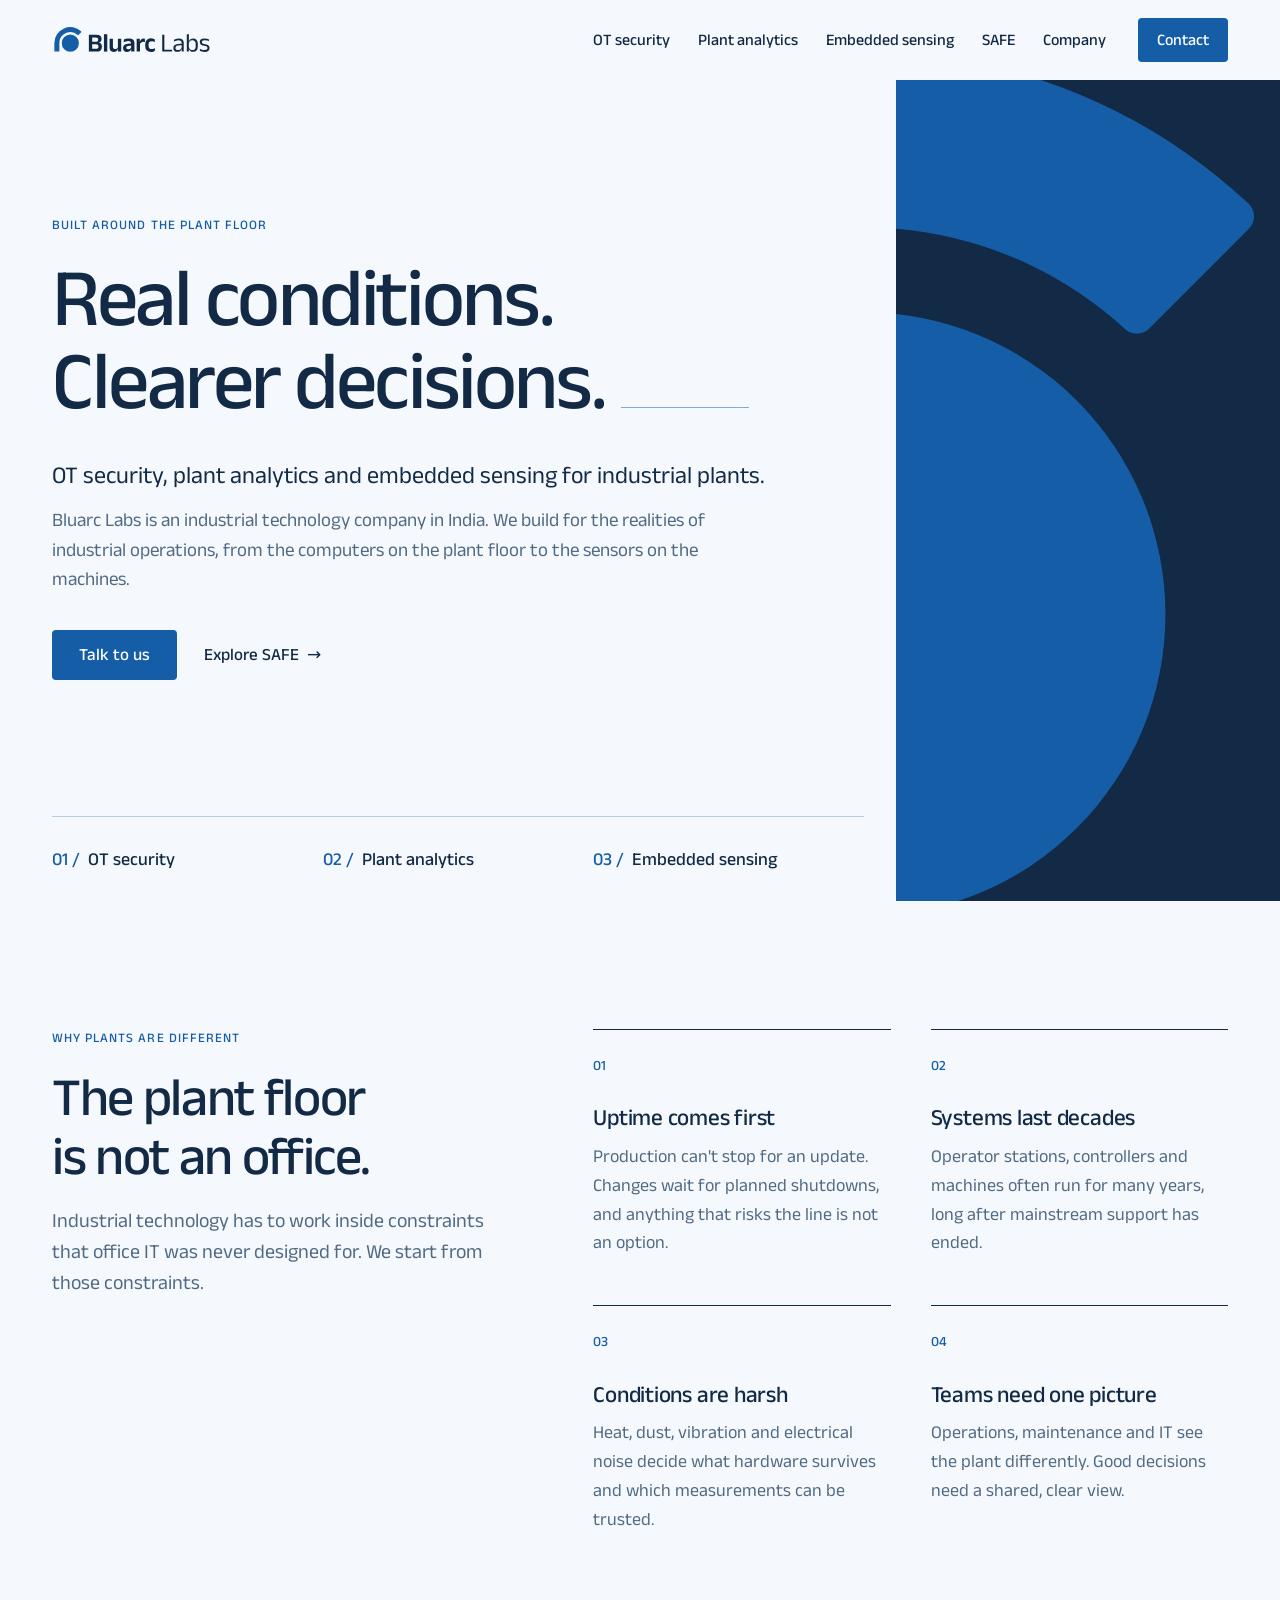
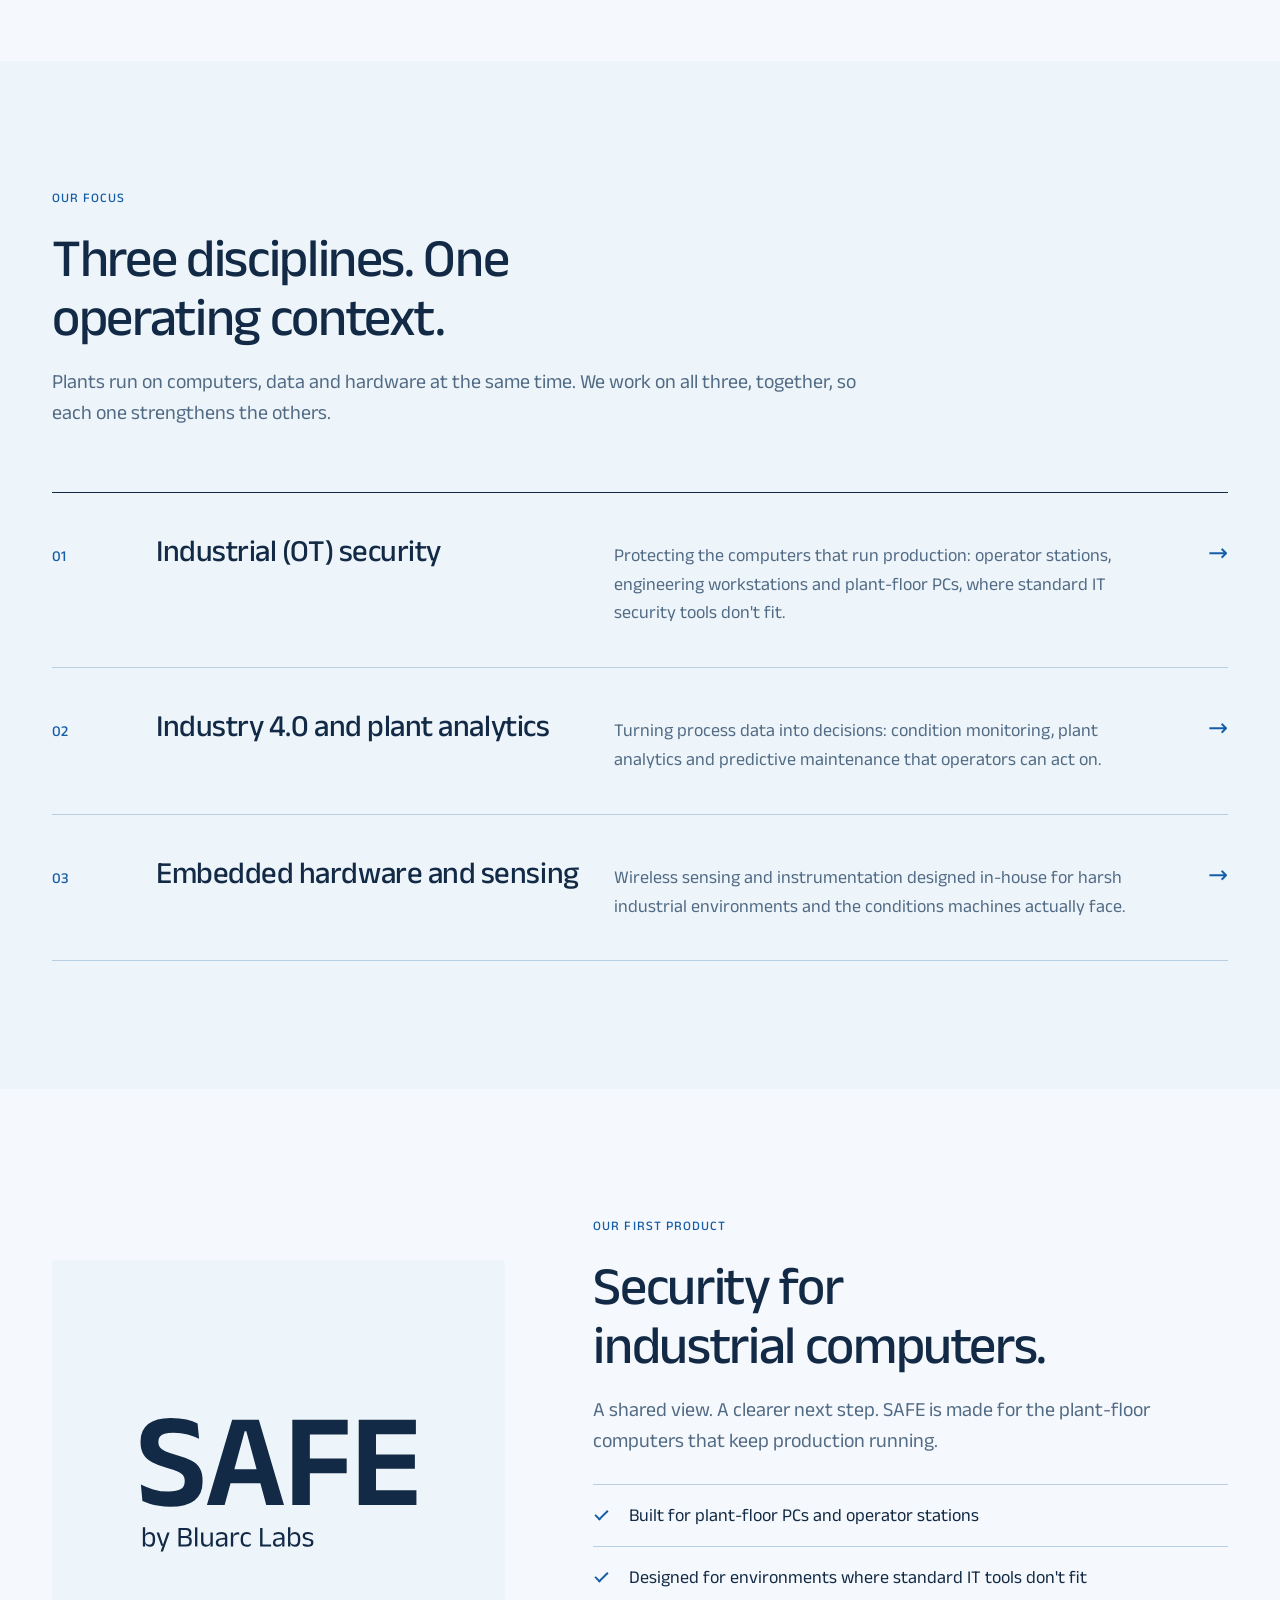
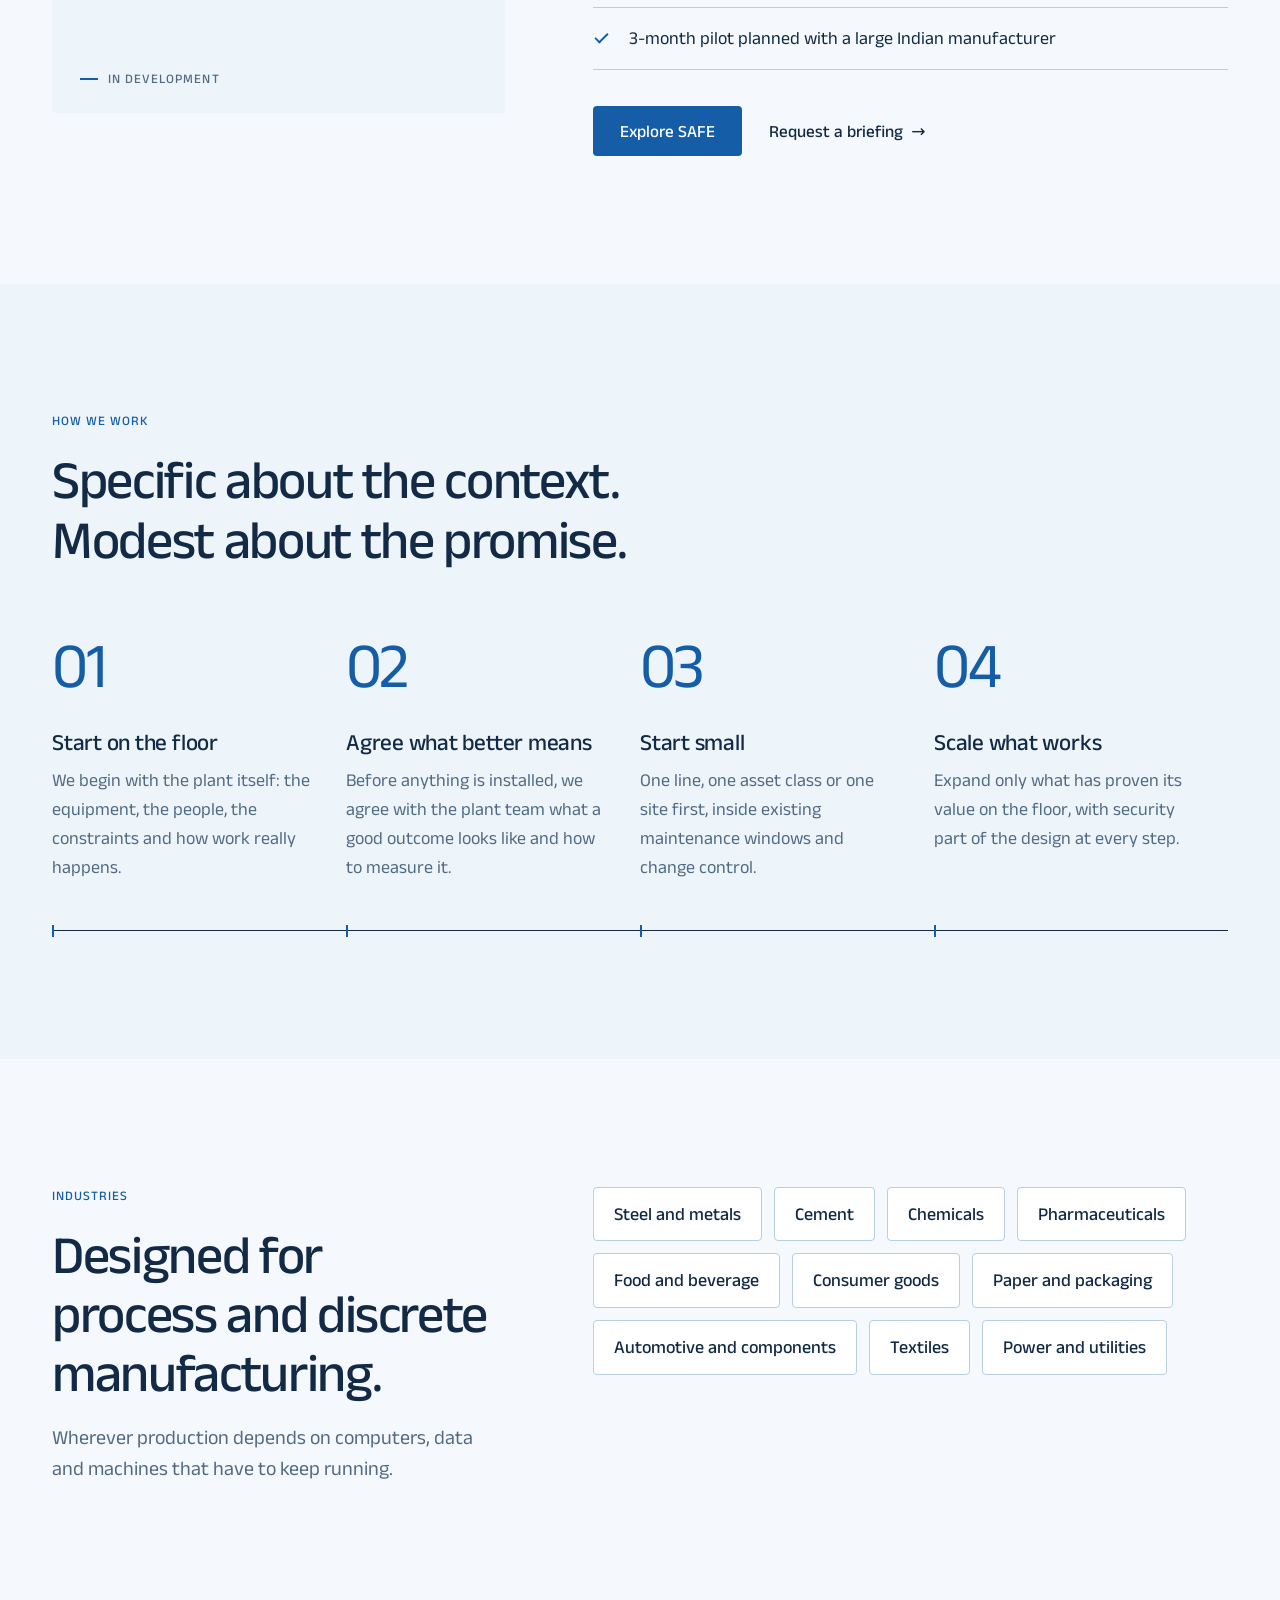
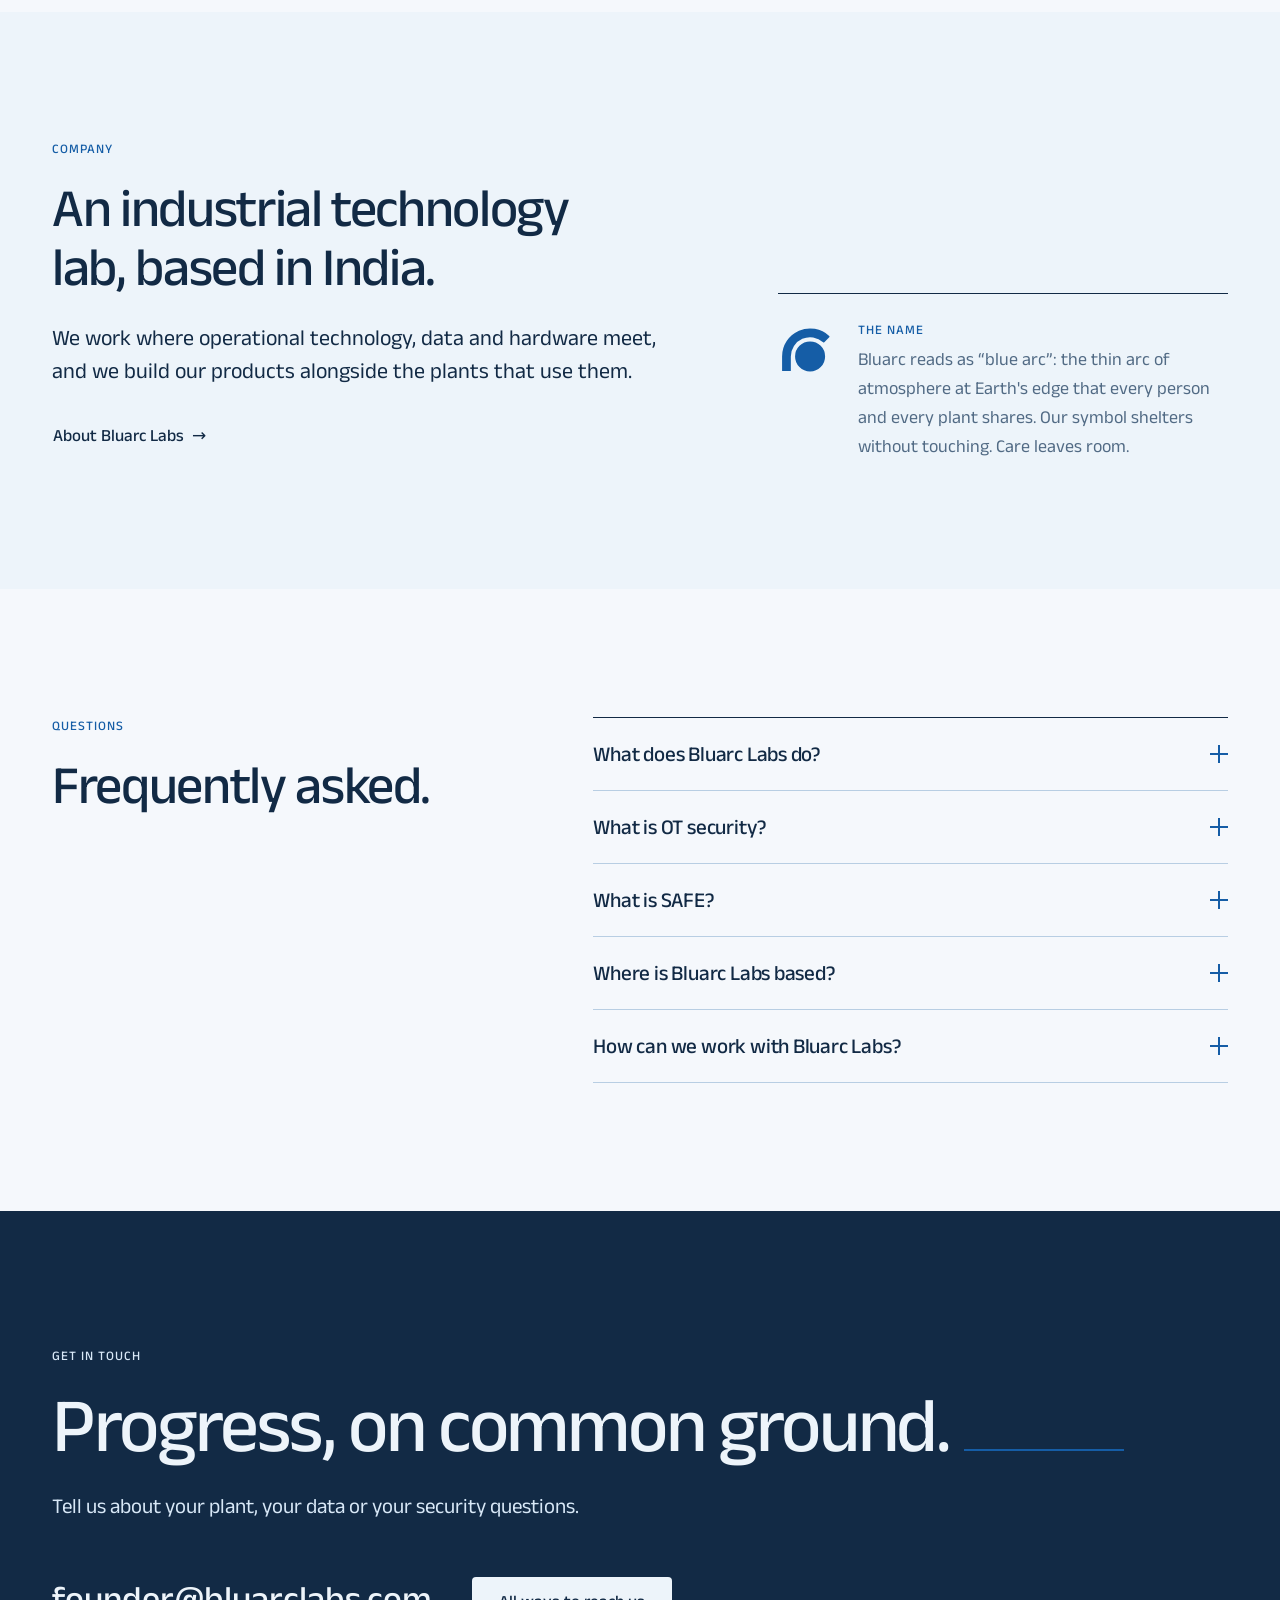
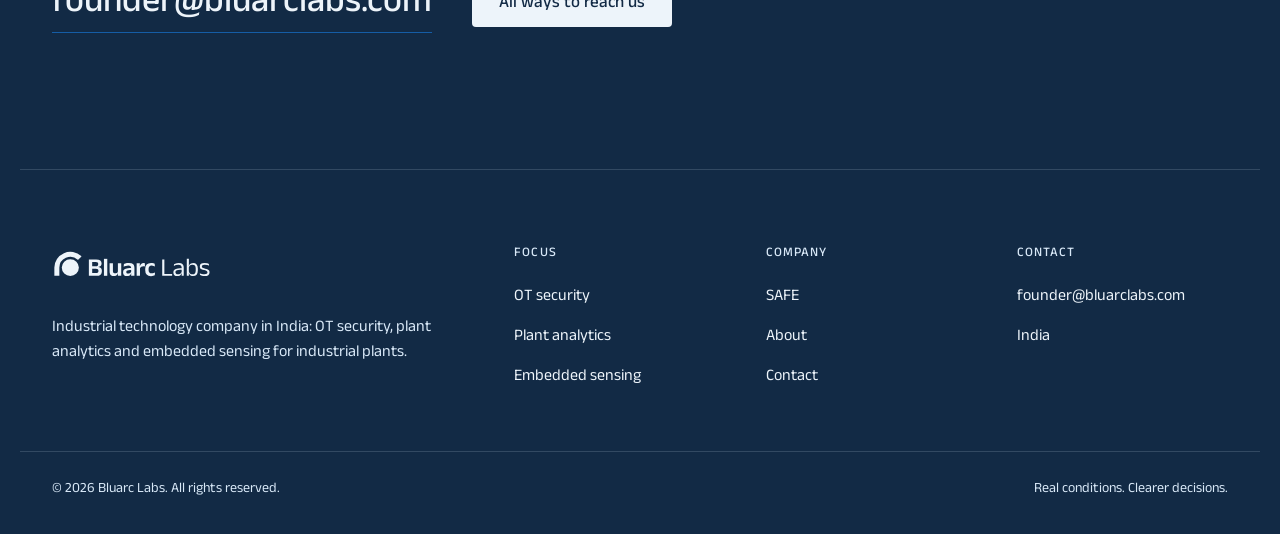
==== commit 23ca165b: "Expand site to seven SEO pages and a more distinctive design - New pages: OT security, plant analyti" ====
--- a/index.html
+++ b/index.html
@@ -3,10 +3,10 @@
 <head>
   <meta charset="utf-8">
   <meta name="viewport" content="width=device-width, initial-scale=1">
-  <title>Bluarc Labs | OT Security, Plant Analytics &amp; Embedded Sensing, India</title>
-  <meta name="description" content="Bluarc Labs is an industrial technology company in India building OT security, plant analytics and embedded sensing for manufacturing plants. Real conditions. Clearer decisions.">
+  <title>Bluarc Labs | OT Security &amp; Plant Analytics, India</title>
+  <meta name="description" content="Industrial technology company in India building OT security, plant analytics and embedded sensing for manufacturing plants. Real conditions. Clearer decisions.">
   <link rel="canonical" href="https://bluarclabs.com/">
-  <meta name="robots" content="index, follow, max-image-preview:large, max-snippet:-1">
+  <meta name="robots" content="index, follow, max-image-preview:large, max-snippet:-1, max-video-preview:-1">
   <meta name="theme-color" content="#155DA6">
   <meta name="color-scheme" content="light">
   <meta name="author" content="Bluarc Labs">
@@ -14,18 +14,18 @@
   <meta property="og:type" content="website">
   <meta property="og:site_name" content="Bluarc Labs">
   <meta property="og:locale" content="en_IN">
-  <meta property="og:title" content="Bluarc Labs | Industrial technology, India">
-  <meta property="og:description" content="OT security, plant analytics and embedded sensing for industrial plants. Real conditions. Clearer decisions.">
+  <meta property="og:title" content="Bluarc Labs | OT Security &amp; Plant Analytics, India">
+  <meta property="og:description" content="Industrial technology company in India building OT security, plant analytics and embedded sensing for manufacturing plants. Real conditions. Clearer decisions.">
   <meta property="og:url" content="https://bluarclabs.com/">
-  <meta property="og:image" content="https://bluarclabs.com/assets/og-image.png">
+  <meta property="og:image" content="https://bluarclabs.com/assets/og/home.png">
   <meta property="og:image:type" content="image/png">
   <meta property="og:image:width" content="1200">
   <meta property="og:image:height" content="630">
   <meta property="og:image:alt" content="Bluarc Labs. Progress, on common ground. Industrial technology, India.">
   <meta name="twitter:card" content="summary_large_image">
-  <meta name="twitter:title" content="Bluarc Labs | Industrial technology, India">
-  <meta name="twitter:description" content="OT security, plant analytics and embedded sensing for industrial plants.">
-  <meta name="twitter:image" content="https://bluarclabs.com/assets/og-image.png">
+  <meta name="twitter:title" content="Bluarc Labs | OT Security &amp; Plant Analytics, India">
+  <meta name="twitter:description" content="Industrial technology company in India building OT security, plant analytics and embedded sensing for manufacturing plants. Real conditions. Clearer decisions.">
+  <meta name="twitter:image" content="https://bluarclabs.com/assets/og/home.png">
   <meta name="twitter:image:alt" content="Bluarc Labs. Progress, on common ground. Industrial technology, India.">
 
   <link rel="icon" href="/favicon.ico" sizes="any">
@@ -38,67 +38,127 @@
   <script>document.documentElement.classList.add('js');</script>
 
   <script type="application/ld+json">
-  {
-    "@context": "https://schema.org",
-    "@graph": [
-      {
-        "@type": "Organization",
-        "@id": "https://bluarclabs.com/#organization",
-        "name": "Bluarc Labs",
-        "alternateName": "Bluarc",
-        "url": "https://bluarclabs.com/",
-        "logo": {
-          "@type": "ImageObject",
-          "url": "https://bluarclabs.com/assets/icons/icon-512.png",
-          "width": 512,
-          "height": 512
+{
+  "@context": "https://schema.org",
+  "@graph": [
+    {
+      "@type": "Organization",
+      "@id": "https://bluarclabs.com/#organization",
+      "name": "Bluarc Labs",
+      "alternateName": "Bluarc",
+      "url": "https://bluarclabs.com/",
+      "logo": {
+        "@type": "ImageObject",
+        "url": "https://bluarclabs.com/assets/icons/icon-512.png",
+        "width": 512,
+        "height": 512
+      },
+      "image": "https://bluarclabs.com/assets/og/home.png",
+      "email": "founder@bluarclabs.com",
+      "description": "Industrial technology company in India building OT security, plant analytics and embedded sensing for industrial plants.",
+      "slogan": "Real conditions. Clearer decisions.",
+      "address": {
+        "@type": "PostalAddress",
+        "addressCountry": "IN"
+      },
+      "areaServed": "Worldwide",
+      "knowsAbout": [
+        "Operational technology (OT) security",
+        "Industrial control system security",
+        "IEC 62443",
+        "Industry 4.0",
+        "Plant analytics",
+        "Condition monitoring",
+        "Predictive maintenance",
+        "Industrial IoT",
+        "Embedded hardware",
+        "Wireless industrial sensors"
+      ],
+      "contactPoint": {
+        "@type": "ContactPoint",
+        "contactType": "sales",
+        "email": "founder@bluarclabs.com",
+        "availableLanguage": [
+          "English"
+        ]
+      }
+    },
+    {
+      "@type": "WebSite",
+      "@id": "https://bluarclabs.com/#website",
+      "url": "https://bluarclabs.com/",
+      "name": "Bluarc Labs",
+      "inLanguage": "en-IN",
+      "publisher": {
+        "@id": "https://bluarclabs.com/#organization"
+      }
+    },
+    {
+      "@type": "WebPage",
+      "@id": "https://bluarclabs.com/#webpage",
+      "url": "https://bluarclabs.com/",
+      "name": "Bluarc Labs | OT Security & Plant Analytics, India",
+      "description": "Industrial technology company in India building OT security, plant analytics and embedded sensing for manufacturing plants. Real conditions. Clearer decisions.",
+      "isPartOf": {
+        "@id": "https://bluarclabs.com/#website"
+      },
+      "about": {
+        "@id": "https://bluarclabs.com/#organization"
+      },
+      "primaryImageOfPage": "https://bluarclabs.com/assets/og/home.png",
+      "inLanguage": "en-IN",
+      "dateModified": "2026-10-08"
+    },
+    {
+      "@type": "FAQPage",
+      "@id": "https://bluarclabs.com/#faq",
+      "mainEntity": [
+        {
+          "@type": "Question",
+          "name": "What does Bluarc Labs do?",
+          "acceptedAnswer": {
+            "@type": "Answer",
+            "text": "Bluarc Labs is an industrial technology company in India. We work on three connected areas for industrial plants: OT (operational technology) security, Industry 4.0 and plant analytics, and embedded hardware and sensing."
+          }
         },
-        "image": "https://bluarclabs.com/assets/og-image.png",
-        "email": "founder@bluarclabs.com",
-        "description": "Industrial technology company in India building OT security, plant analytics and embedded sensing for industrial plants.",
-        "slogan": "Real conditions. Clearer decisions.",
-        "address": { "@type": "PostalAddress", "addressCountry": "IN" },
-        "areaServed": "Worldwide",
-        "knowsAbout": [
-          "Operational technology (OT) security",
-          "Industrial control system security",
-          "Industry 4.0",
-          "Plant analytics",
-          "Predictive maintenance",
-          "Industrial IoT",
-          "Embedded hardware",
-          "Industrial sensing"
-        ],
-        "contactPoint": {
-          "@type": "ContactPoint",
-          "contactType": "sales",
-          "email": "founder@bluarclabs.com",
-          "availableLanguage": ["English"]
+        {
+          "@type": "Question",
+          "name": "What is OT security?",
+          "acceptedAnswer": {
+            "@type": "Answer",
+            "text": "OT security protects the systems that run physical operations: the plant-floor PCs, operator stations and engineering workstations behind production. It differs from IT security because uptime, safety and long equipment lifecycles come first."
+          }
+        },
+        {
+          "@type": "Question",
+          "name": "What is SAFE?",
+          "acceptedAnswer": {
+            "@type": "Answer",
+            "text": "SAFE by Bluarc Labs is our first product: security for industrial computers, built for plant-floor PCs and operator stations where standard IT tools don't fit. It is in development, and we share details in private briefings."
+          }
+        },
+        {
+          "@type": "Question",
+          "name": "Where is Bluarc Labs based?",
+          "acceptedAnswer": {
+            "@type": "Answer",
+            "text": "Bluarc Labs is based in India. We design for industrial plants, starting with manufacturing in India."
+          }
+        },
+        {
+          "@type": "Question",
+          "name": "How can we work with Bluarc Labs?",
+          "acceptedAnswer": {
+            "@type": "Answer",
+            "text": "Email founder@bluarclabs.com with a short note about your plant, your data or your security questions."
+          }
         }
-      },
-      {
-        "@type": "WebSite",
-        "@id": "https://bluarclabs.com/#website",
-        "url": "https://bluarclabs.com/",
-        "name": "Bluarc Labs",
-        "inLanguage": "en-IN",
-        "publisher": { "@id": "https://bluarclabs.com/#organization" }
-      },
-      {
-        "@type": "WebPage",
-        "@id": "https://bluarclabs.com/#webpage",
-        "url": "https://bluarclabs.com/",
-        "name": "Bluarc Labs | OT Security, Plant Analytics & Embedded Sensing, India",
-        "isPartOf": { "@id": "https://bluarclabs.com/#website" },
-        "about": { "@id": "https://bluarclabs.com/#organization" },
-        "primaryImageOfPage": "https://bluarclabs.com/assets/og-image.png",
-        "inLanguage": "en-IN"
-      }
-    ]
-  }
+      ]
+    }
+  ]
+}
   </script>
-</head>
-<body>
+</head><body class="page-home">
   <a class="skip-link" href="#main">Skip to content</a>
 
   <header class="site-header" id="top">
@@ -114,150 +174,255 @@
       </button>
 
       <nav class="site-nav" id="site-nav" aria-label="Main">
-        <a href="#focus">Our focus</a>
-        <a href="#safe">SAFE</a>
-        <a href="#company">Company</a>
-        <a class="btn btn-primary btn-sm" href="#contact">Contact</a>
+        <a href="/ot-security/">OT security</a>
+        <a href="/plant-analytics/">Plant analytics</a>
+        <a href="/embedded-sensing/">Embedded sensing</a>
+        <a href="/safe/">SAFE</a>
+        <a href="/company/">Company</a>
+        <a class="btn btn-primary btn-sm" href="/contact/">Contact</a>
       </nav>
     </div>
   </header>
-
   <main id="main">
-    <!-- Hero -->
-    <section class="hero" aria-labelledby="hero-title">
-      <div class="container hero-inner">
-        <div class="hero-head">
+    <!-- Hero: signature-led, with the approved ocean-on-navy edge crop -->
+    <section class="hero-home" aria-labelledby="hero-title">
+      <div class="hero-panel" aria-hidden="true">
+        <svg class="hero-device" viewBox="840 0 360 630" preserveAspectRatio="xMinYMid slice" focusable="false">
+          <path fill="#155da6" transform="translate(320 -121) scale(9)" d="M87.863 26.137A1.5 1.5 0 0 0 87.829 23.982A48 48 0 0 0 7 59V84H22V59A33 33 0 0 1 77.298 34.673A1.5 1.5 0 0 0 79.372 34.628ZM29.25 59A25.75 25.75 0 1 0 80.75 59A25.75 25.75 0 1 0 29.25 59Z"/>
+        </svg>
+      </div>
+
+      <div class="container hero-container">
+        <div class="hero-main">
           <p class="label">Built around the plant floor</p>
-          <h1 id="hero-title">
-            <span class="hl-line">Real conditions.</span>
-            <span class="hl-line hl-ground">Clearer decisions.</span>
-          </h1>
-        </div>
-
-        <div class="hero-copy">
-          <p class="hero-focus">OT security, plant analytics and embedded sensing for industrial plants.</p>
-          <p class="hero-sub">Bluarc Labs is an industrial technology company in India. One common focus: the realities of industrial operations, from the computers on the plant floor to the sensors on the machines.</p>
-          <div class="hero-actions">
-            <a class="btn btn-primary" href="#contact">Talk to us</a>
-            <a class="btn btn-quiet" href="#safe">Explore SAFE <span aria-hidden="true">&rarr;</span></a>
+          <h1 id="hero-title" class="display display-xl"><span class="hl-line"><span class="hl-in">Real conditions.</span></span><span class="hl-line hl-ground"><span class="hl-in">Clearer decisions.</span></span></h1>
+          <p class="hero-focus hero-anim">OT security, plant analytics and embedded sensing for industrial plants.</p>
+          <p class="hero-sub hero-anim">Bluarc Labs is an industrial technology company in India. We build for the realities of industrial operations, from the computers on the plant floor to the sensors on the machines.</p>
+          <div class="hero-actions hero-anim">
+            <a class="btn btn-primary" href="/contact/">Talk to us</a>
+            <a class="btn btn-quiet" href="/safe/">Explore SAFE <span aria-hidden="true">&rarr;</span></a>
           </div>
         </div>
       </div>
 
+
+      <div class="hero-band" aria-hidden="true">
+        <svg viewBox="0 0 1200 300" preserveAspectRatio="xMaxYMid slice" focusable="false">
+          <path fill="#155da6" transform="translate(660 -80) scale(6)" d="M87.863 26.137A1.5 1.5 0 0 0 87.829 23.982A48 48 0 0 0 7 59V84H22V59A33 33 0 0 1 77.298 34.673A1.5 1.5 0 0 0 79.372 34.628ZM29.25 59A25.75 25.75 0 1 0 80.75 59A25.75 25.75 0 1 0 29.25 59Z"/>
+        </svg>
+      </div>
+
       <div class="container">
-        <ul class="hero-strip" aria-label="Focus areas">
-          <li><span class="num">01 /</span> OT security</li>
-          <li><span class="num">02 /</span> Plant analytics</li>
-          <li><span class="num">03 /</span> Embedded sensing</li>
-        </ul>
+        <nav class="focus-strip" aria-label="Focus areas">
+          <a href="/ot-security/"><span class="num">01 /</span> OT security <span class="arrow" aria-hidden="true">&rarr;</span></a>
+          <a href="/plant-analytics/"><span class="num">02 /</span> Plant analytics <span class="arrow" aria-hidden="true">&rarr;</span></a>
+          <a href="/embedded-sensing/"><span class="num">03 /</span> Embedded sensing <span class="arrow" aria-hidden="true">&rarr;</span></a>
+        </nav>
+      </div>
+    </section>
+
+    <!-- Why plants are different -->
+    <section class="block" id="context" aria-labelledby="context-title">
+      <div class="container block-grid">
+        <div class="block-head">
+          <p class="label">Why plants are different</p>
+          <h2 id="context-title">The plant floor is not an office.</h2>
+          <p class="block-intro">Industrial technology has to work inside constraints that office IT was never designed for. We start from those constraints.</p>
+        </div>
+        <div class="tiles">
+          <article class="tile reveal">
+            <p class="tile-num">01</p>
+            <h3>Uptime comes first</h3>
+            <p>Production can't stop for an update. Changes wait for planned shutdowns, and anything that risks the line is not an option.</p>
+          </article>
+          <article class="tile reveal">
+            <p class="tile-num">02</p>
+            <h3>Systems last decades</h3>
+            <p>Operator stations, controllers and machines often run for many years, long after mainstream support has ended.</p>
+          </article>
+          <article class="tile reveal">
+            <p class="tile-num">03</p>
+            <h3>Conditions are harsh</h3>
+            <p>Heat, dust, vibration and electrical noise decide what hardware survives and which measurements can be trusted.</p>
+          </article>
+          <article class="tile reveal">
+            <p class="tile-num">04</p>
+            <h3>Teams need one picture</h3>
+            <p>Operations, maintenance and IT see the plant differently. Good decisions need a shared, clear view.</p>
+          </article>
+        </div>
       </div>
     </section>
 
     <!-- Focus areas -->
-    <section class="section" id="focus" aria-labelledby="focus-title">
+    <section class="block block-wash" id="focus" aria-labelledby="focus-title">
       <div class="container">
         <div class="section-head">
           <p class="label">Our focus</p>
           <h2 id="focus-title">Three disciplines. One operating context.</h2>
-          <p class="section-intro">Plants run on computers, data and hardware that were never designed for the office. We work on all three, together.</p>
-        </div>
-
-        <div class="focus-grid">
-          <article class="focus-item reveal">
-            <p class="focus-num">01 / OT security</p>
-            <h3>Industrial (OT) security</h3>
-            <p>Protecting the computers that run production: operator stations, engineering workstations and plant-floor PCs, where standard IT security tools don't fit.</p>
-          </article>
-
-          <article class="focus-item reveal">
-            <p class="focus-num">02 / Plant analytics</p>
-            <h3>Industry 4.0 and plant analytics</h3>
-            <p>Turning process data into decisions: condition monitoring, plant analytics and predictive maintenance that operators can act on.</p>
-          </article>
-
-          <article class="focus-item reveal">
-            <p class="focus-num">03 / Embedded sensing</p>
-            <h3>Embedded hardware and sensing</h3>
-            <p>Wireless sensing and instrumentation designed in-house for harsh industrial environments and the conditions machines actually face.</p>
-          </article>
+          <p class="block-intro">Plants run on computers, data and hardware at the same time. We work on all three, together, so each one strengthens the others.</p>
+        </div>
+
+        <div class="focus-list">
+          <a class="focus-row reveal" href="/ot-security/">
+            <span class="focus-row-num">01</span>
+            <span class="focus-row-title">Industrial (OT) security</span>
+            <span class="focus-row-desc">Protecting the computers that run production: operator stations, engineering workstations and plant-floor PCs, where standard IT security tools don't fit.</span>
+            <span class="focus-row-arrow" aria-hidden="true">&rarr;</span>
+          </a>
+          <a class="focus-row reveal" href="/plant-analytics/">
+            <span class="focus-row-num">02</span>
+            <span class="focus-row-title">Industry 4.0 and plant analytics</span>
+            <span class="focus-row-desc">Turning process data into decisions: condition monitoring, plant analytics and predictive maintenance that operators can act on.</span>
+            <span class="focus-row-arrow" aria-hidden="true">&rarr;</span>
+          </a>
+          <a class="focus-row reveal" href="/embedded-sensing/">
+            <span class="focus-row-num">03</span>
+            <span class="focus-row-title">Embedded hardware and sensing</span>
+            <span class="focus-row-desc">Wireless sensing and instrumentation designed in-house for harsh industrial environments and the conditions machines actually face.</span>
+            <span class="focus-row-arrow" aria-hidden="true">&rarr;</span>
+          </a>
         </div>
       </div>
     </section>
 
     <!-- SAFE -->
-    <section class="section section-wash" id="safe" aria-labelledby="safe-title">
-      <div class="container safe-inner">
-        <div class="safe-mark reveal">
+    <section class="block" id="safe" aria-labelledby="safe-title">
+      <div class="container safe-feature">
+        <div class="safe-card reveal">
           <img src="/assets/brand/safe-endorsement.svg" width="260" height="165" alt="SAFE by Bluarc Labs" loading="lazy" decoding="async">
-        </div>
-
+          <p class="safe-card-status"><span class="status-mark" aria-hidden="true"></span>In development</p>
+        </div>
         <div class="safe-copy reveal">
-          <p class="label">Product <span class="label-sep" aria-hidden="true">/</span> In development</p>
+          <p class="label">Our first product</p>
           <h2 id="safe-title">Security for industrial computers.</h2>
-          <p class="safe-lead">A shared view. A clearer next step. SAFE is our first product, made for the plant-floor computers that keep production running.</p>
-          <ul class="checklist">
+          <p class="block-intro">A shared view. A clearer next step. SAFE is made for the plant-floor computers that keep production running.</p>
+          <ul class="ticks">
             <li>Built for plant-floor PCs and operator stations</li>
             <li>Designed for environments where standard IT tools don't fit</li>
             <li>3-month pilot planned with a large Indian manufacturer</li>
           </ul>
-          <a class="btn btn-primary" href="mailto:founder@bluarclabs.com?subject=SAFE%20briefing%20request">Request a briefing</a>
-        </div>
+          <div class="hero-actions">
+            <a class="btn btn-primary" href="/safe/">Explore SAFE</a>
+            <a class="btn btn-quiet" href="mailto:founder@bluarclabs.com?subject=SAFE%20briefing%20request">Request a briefing <span aria-hidden="true">&rarr;</span></a>
+          </div>
+        </div>
+      </div>
+    </section>
+
+    <!-- How we work -->
+    <section class="block block-wash" id="approach" aria-labelledby="approach-title">
+      <div class="container">
+        <div class="section-head">
+          <p class="label">How we work</p>
+          <h2 id="approach-title">Specific about the context. Modest about the promise.</h2>
+        </div>
+        <ol class="steps">
+          <li class="step reveal">
+            <span class="step-num">01</span>
+            <h3>Start on the floor</h3>
+            <p>We begin with the plant itself: the equipment, the people, the constraints and how work really happens.</p>
+          </li>
+          <li class="step reveal">
+            <span class="step-num">02</span>
+            <h3>Agree what better means</h3>
+            <p>Before anything is installed, we agree with the plant team what a good outcome looks like and how to measure it.</p>
+          </li>
+          <li class="step reveal">
+            <span class="step-num">03</span>
+            <h3>Start small</h3>
+            <p>One line, one asset class or one site first, inside existing maintenance windows and change control.</p>
+          </li>
+          <li class="step reveal">
+            <span class="step-num">04</span>
+            <h3>Scale what works</h3>
+            <p>Expand only what has proven its value on the floor, with security part of the design at every step.</p>
+          </li>
+        </ol>
+      </div>
+    </section>
+
+    <!-- Industries -->
+    <section class="block" id="industries" aria-labelledby="industries-title">
+      <div class="container block-grid">
+        <div class="block-head">
+          <p class="label">Industries</p>
+          <h2 id="industries-title">Designed for process and discrete manufacturing.</h2>
+          <p class="block-intro">Wherever production depends on computers, data and machines that have to keep running.</p>
+        </div>
+        <ul class="chips reveal" aria-label="Industries we design for">
+          <li>Steel and metals</li>
+          <li>Cement</li>
+          <li>Chemicals</li>
+          <li>Pharmaceuticals</li>
+          <li>Food and beverage</li>
+          <li>Consumer goods</li>
+          <li>Paper and packaging</li>
+          <li>Automotive and components</li>
+          <li>Textiles</li>
+          <li>Power and utilities</li>
+        </ul>
       </div>
     </section>
 
     <!-- Company -->
-    <section class="section" id="company" aria-labelledby="company-title">
-      <div class="container company-inner">
-        <div class="company-copy reveal">
+    <section class="block block-wash" id="company" aria-labelledby="company-title">
+      <div class="container company-teaser">
+        <div class="reveal">
           <p class="label">Company</p>
           <h2 id="company-title">An industrial technology lab, based in India.</h2>
           <p class="lead">We work where operational technology, data and hardware meet, and we build our products alongside the plants that use them.</p>
-
-          <div class="name-note">
-            <img src="/assets/brand/icon.svg" width="48" height="48" alt="" loading="lazy" decoding="async">
-            <div>
-              <h3>The name</h3>
-              <p>Bluarc reads as &ldquo;blue arc&rdquo;: the thin arc of atmosphere at Earth's edge that every person and every plant shares. Our symbol shelters without touching. Care leaves room.</p>
-            </div>
+          <a class="btn btn-quiet btn-flush" href="/company/">About Bluarc Labs <span aria-hidden="true">&rarr;</span></a>
+        </div>
+        <div class="name-note reveal">
+          <img src="/assets/brand/icon.svg" width="56" height="56" alt="" loading="lazy" decoding="async">
+          <div>
+            <h3>The name</h3>
+            <p>Bluarc reads as &ldquo;blue arc&rdquo;: the thin arc of atmosphere at Earth's edge that every person and every plant shares. Our symbol shelters without touching. Care leaves room.</p>
           </div>
         </div>
-
-        <ol class="principles">
-          <li class="reveal">
-            <span class="principle-num">01</span>
-            <div>
-              <h3>Built on the plant floor</h3>
-              <p>We design with real operating constraints in mind.</p>
-            </div>
-          </li>
-          <li class="reveal">
-            <span class="principle-num">02</span>
-            <div>
-              <h3>Secure by design</h3>
-              <p>Security is part of the design from day one, not bolted on later.</p>
-            </div>
-          </li>
-          <li class="reveal">
-            <span class="principle-num">03</span>
-            <div>
-              <h3>Hardware and software together</h3>
-              <p>Sensors, systems and analytics, all built in-house.</p>
-            </div>
-          </li>
-        </ol>
-      </div>
-    </section>
-
-    <!-- Contact -->
-    <section class="contact" id="contact" aria-labelledby="contact-title">
-      <svg class="contact-device" viewBox="840 0 360 630" preserveAspectRatio="xMaxYMid slice" aria-hidden="true" focusable="false">
-        <path fill="#155da6" transform="translate(320 -121) scale(9)" d="M87.863 26.137A1.5 1.5 0 0 0 87.829 23.982A48 48 0 0 0 7 59V84H22V59A33 33 0 0 1 77.298 34.673A1.5 1.5 0 0 0 79.372 34.628ZM29.25 59A25.75 25.75 0 1 0 80.75 59A25.75 25.75 0 1 0 29.25 59Z"/>
-      </svg>
-      <div class="container contact-inner reveal">
+      </div>
+    </section>
+
+    <section class="block" id="faq" aria-labelledby="faq-title">
+      <div class="container block-grid">
+        <div class="block-head">
+          <p class="label">Questions</p>
+          <h2 id="faq-title">Frequently asked.</h2>
+        </div>
+        <div class="faq reveal">
+          <details class="faq-item">
+            <summary><h3>What does Bluarc Labs do?</h3><span class="faq-icon" aria-hidden="true"></span></summary>
+            <div class="faq-answer"><p>Bluarc Labs is an industrial technology company in India. We work on three connected areas for industrial plants: OT (operational technology) security, Industry 4.0 and plant analytics, and embedded hardware and sensing.</p></div>
+          </details>
+          <details class="faq-item">
+            <summary><h3>What is OT security?</h3><span class="faq-icon" aria-hidden="true"></span></summary>
+            <div class="faq-answer"><p>OT security protects the systems that run physical operations: the plant-floor PCs, operator stations and engineering workstations behind production. It differs from IT security because uptime, safety and long equipment lifecycles come first.</p></div>
+          </details>
+          <details class="faq-item">
+            <summary><h3>What is SAFE?</h3><span class="faq-icon" aria-hidden="true"></span></summary>
+            <div class="faq-answer"><p>SAFE by Bluarc Labs is our first product: security for industrial computers, built for plant-floor PCs and operator stations where standard IT tools don&#x27;t fit. It is in development, and we share details in private briefings.</p></div>
+          </details>
+          <details class="faq-item">
+            <summary><h3>Where is Bluarc Labs based?</h3><span class="faq-icon" aria-hidden="true"></span></summary>
+            <div class="faq-answer"><p>Bluarc Labs is based in India. We design for industrial plants, starting with manufacturing in India.</p></div>
+          </details>
+          <details class="faq-item">
+            <summary><h3>How can we work with Bluarc Labs?</h3><span class="faq-icon" aria-hidden="true"></span></summary>
+            <div class="faq-answer"><p>Email founder@bluarclabs.com with a short note about your plant, your data or your security questions.</p></div>
+          </details>
+        </div>
+      </div>
+    </section>
+    <section class="cta-band" aria-labelledby="cta-title">
+      <div class="container cta-inner reveal">
         <p class="label label-reverse">Get in touch</p>
-        <h2 id="contact-title">Progress, on common ground.</h2>
-        <p class="contact-lead">Tell us about your plant, your data or your security questions.</p>
-        <a class="contact-email" href="mailto:founder@bluarclabs.com">founder@bluarclabs.com</a>
+        <h2 id="cta-title" class="cta-title"><span class="hl-ground">Progress, on common ground.</span></h2>
+        <p class="cta-lead">Tell us about your plant, your data or your security questions.</p>
+        <div class="cta-actions">
+          <a class="contact-email" href="mailto:founder@bluarclabs.com">founder@bluarclabs.com</a>
+          <a class="btn btn-reverse" href="/contact/">All ways to reach us</a>
+        </div>
       </div>
     </section>
   </main>
@@ -268,22 +433,24 @@
         <a class="brand" href="/" aria-label="Bluarc Labs home">
           <img src="/assets/brand/lockup-reverse.svg" width="160" height="43" alt="Bluarc Labs" loading="lazy" decoding="async">
         </a>
-        <p class="label label-reverse">Industrial technology / India</p>
-      </div>
-
-      <nav class="footer-nav" aria-label="Footer">
-        <a href="#focus">Our focus</a>
-        <a href="#safe">SAFE</a>
-        <a href="#company">Company</a>
-        <a href="#contact">Contact</a>
+        <p class="footer-about">Industrial technology company in India: OT security, plant analytics and embedded sensing for industrial plants.</p>
+      </div>
+      <nav class="footer-col" aria-label="Focus areas">
+        <p class="footer-head">Focus</p>
+        <ul><li><a href="/ot-security/">OT security</a></li><li><a href="/plant-analytics/">Plant analytics</a></li><li><a href="/embedded-sensing/">Embedded sensing</a></li></ul>
       </nav>
-
-      <div class="footer-contact">
-        <a href="mailto:founder@bluarclabs.com">founder@bluarclabs.com</a>
+      <nav class="footer-col" aria-label="Company">
+        <p class="footer-head">Company</p>
+        <ul><li><a href="/safe/">SAFE</a></li><li><a href="/company/">About</a></li><li><a href="/contact/">Contact</a></li></ul>
+      </nav>
+      <div class="footer-col">
+        <p class="footer-head">Contact</p>
+        <ul><li><a href="mailto:founder@bluarclabs.com">founder@bluarclabs.com</a></li><li><span>India</span></li></ul>
       </div>
     </div>
     <div class="container footer-bottom">
       <p>&copy; <span id="year">2026</span> Bluarc Labs. All rights reserved.</p>
+      <p class="footer-sign">Real conditions. Clearer decisions.</p>
     </div>
   </footer>
 
--- a/css/styles.css
+++ b/css/styles.css
@@ -13,7 +13,7 @@
   --ocean: #155DA6;      /* primary */
   --ocean-hover: #114D8A;
   --ice-wash: #D8E8F7;   /* secondary */
-  --surf: #78AEE0;       /* accent: artwork and rules, never small text on ice */
+  --surf: #78AEE0;       /* accent: artwork and rules, never small text on light grounds */
   --ice: #EDF4FA;        /* background */
   --navy: #122A45;       /* foreground */
   --slate: #526B85;      /* muted */
@@ -23,18 +23,19 @@
 
   --font: "Anek Latin", system-ui, -apple-system, "Segoe UI", Roboto, sans-serif;
 
-  --container: 1200px;
-  --gutter: 24px;
-  --header-h: 76px;
+  --container: 1240px;
+  --gutter: 32px;
+  --header-h: 80px;
   --radius: 4px;
   --ease: cubic-bezier(.2, .7, .2, 1);
+  --ease-out: cubic-bezier(.16, 1, .3, 1);
 }
 
 *, *::before, *::after { box-sizing: border-box; }
 
 html {
   scroll-behavior: smooth;
-  scroll-padding-top: var(--header-h);
+  scroll-padding-top: calc(var(--header-h) + 16px);
   -webkit-text-size-adjust: 100%;
   text-size-adjust: 100%;
   font-optical-sizing: none;
@@ -64,11 +65,17 @@
   letter-spacing: -0.02em;
   text-wrap: balance;
 }
+h2 { font-size: clamp(34px, 4.2vw, 54px); letter-spacing: -0.025em; }
+.h2-sm { font-size: clamp(28px, 3vw, 38px); }
+h3 { font-size: 23px; line-height: 1.2; letter-spacing: -0.01em; }
 
 p { margin: 0; }
+p + p { margin-top: 1em; }
 
 a { color: var(--ocean); text-decoration: none; }
 a:hover { color: var(--ocean-hover); }
+
+::selection { background: var(--ice-wash); color: var(--navy); }
 
 :focus-visible {
   outline: 2px solid var(--ocean);
@@ -113,13 +120,27 @@
   color: var(--ocean);
   margin-bottom: 20px;
 }
-.label-sep { margin: 0 .35em; }
 .label-reverse { color: var(--ice-wash); }
 
 .lead {
-  font-size: 21px;
+  font-size: 22px;
+  line-height: 1.5;
+  color: var(--navy);
+}
+
+.block-intro {
+  margin-top: 20px;
+  font-size: 20px;
   line-height: 1.55;
-  color: var(--navy);
+  color: var(--slate);
+}
+
+.inline-link { margin-top: 32px; color: var(--slate); }
+.inline-link a {
+  color: var(--ocean);
+  text-decoration: underline;
+  text-decoration-thickness: 1px;
+  text-underline-offset: 4px;
 }
 
 /* Buttons: 44px minimum target */
@@ -128,24 +149,27 @@
   align-items: center;
   justify-content: center;
   gap: 8px;
-  min-height: 48px;
+  min-height: 50px;
   font-family: var(--font);
   font-size: 17px;
   font-weight: 500;
   line-height: 1;
-  padding: 14px 24px;
+  padding: 15px 26px;
   border-radius: var(--radius);
   border: 1px solid transparent;
   transition: background-color .2s var(--ease), color .2s var(--ease), border-color .2s var(--ease);
   white-space: nowrap;
 }
+.btn span { transition: transform .25s var(--ease); }
+.btn:hover span { transform: translateX(4px); }
 .btn-primary { background: var(--ocean); color: var(--white); }
 .btn-primary:hover { background: var(--ocean-hover); color: var(--white); }
 .btn-sm { min-height: 44px; padding: 11px 18px; font-size: 16px; }
 .btn-quiet { color: var(--navy); padding-left: 6px; padding-right: 6px; }
-.btn-quiet span { transition: transform .2s var(--ease); }
 .btn-quiet:hover { color: var(--ocean); }
-.btn-quiet:hover span { transform: translateX(4px); }
+.btn-flush { padding-left: 0; margin-top: 24px; }
+.btn-reverse { background: var(--ice); color: var(--navy); }
+.btn-reverse:hover { background: var(--white); color: var(--navy); }
 
 /* Header */
 .site-header {
@@ -154,8 +178,8 @@
   z-index: 50;
   height: var(--header-h);
   background: rgba(245, 248, 252, .94);
-  -webkit-backdrop-filter: saturate(140%) blur(10px);
-  backdrop-filter: saturate(140%) blur(10px);
+  -webkit-backdrop-filter: saturate(140%) blur(12px);
+  backdrop-filter: saturate(140%) blur(12px);
   border-bottom: 1px solid transparent;
   transition: border-color .25s;
 }
@@ -180,14 +204,15 @@
 .site-nav {
   display: flex;
   align-items: center;
-  gap: 32px;
+  gap: 28px;
 }
 .site-nav a:not(.btn) {
   color: var(--navy);
-  font-size: 17px;
+  font-size: 16px;
   font-weight: 500;
   position: relative;
   padding: 10px 0;
+  white-space: nowrap;
 }
 .site-nav a:not(.btn)::after {
   content: "";
@@ -197,10 +222,13 @@
   background: var(--ocean);
   transform: scaleX(0);
   transform-origin: left;
-  transition: transform .25s var(--ease);
+  transition: transform .3s var(--ease);
 }
 .site-nav a:not(.btn):hover { color: var(--ocean); }
-.site-nav a:not(.btn):hover::after { transform: scaleX(1); }
+.site-nav a:not(.btn):hover::after,
+.site-nav a[aria-current="page"]::after { transform: scaleX(1); }
+.site-nav a[aria-current="page"]:not(.btn) { color: var(--ocean); }
+.site-nav .btn { margin-left: 4px; }
 
 .nav-toggle {
   display: none;
@@ -222,178 +250,429 @@
 .nav-toggle[aria-expanded="true"] .nav-toggle-bar:nth-child(1) { transform: translateY(4px) rotate(45deg); }
 .nav-toggle[aria-expanded="true"] .nav-toggle-bar:nth-child(2) { transform: translateY(-4px) rotate(-45deg); }
 
-/* Hero: signature-led, one ground rule on the second headline baseline */
-.hero {
-  padding: calc(var(--header-h) + 96px) 0 0;
-  background: var(--surface);
-}
-
-.hero-inner {
-  display: grid;
-  grid-template-columns: minmax(0, 7fr) minmax(0, 5fr);
-  align-items: end;
-  gap: 48px 64px;
-}
-
-.hero h1 {
-  font-size: clamp(46px, 7.2vw, 84px);
-  font-weight: 500;
-  line-height: 1.03;
-  letter-spacing: -0.025em;
-}
-.hl-line { display: block; }
+/* Display headlines: each line on its own baseline; the last stands on the ground rule */
+.display {
+  font-size: clamp(42px, 5.6vw, 76px);
+  font-weight: 500;
+  line-height: 1.02;
+  letter-spacing: -0.03em;
+}
+.display-xl { font-size: clamp(48px, 6.4vw, 96px); }
+.hl-line {
+  display: block;
+  overflow: hidden;
+  padding-bottom: .1em;
+  margin-bottom: -.1em;
+}
+.hl-in { display: inline-block; white-space: nowrap; }
 .hl-ground {
   display: flex;
   align-items: baseline;
-  white-space: nowrap;
 }
 .hl-ground::after {
   content: "";
   flex: 0 1 128px;
   min-width: 32px;
   height: 1.5px;
-  margin-left: .18em;
+  margin-left: .2em;
   background: var(--surf);
-}
-
-.hero-copy { padding-bottom: 6px; }
+  transform-origin: left;
+}
+
+@media (prefers-reduced-motion: no-preference) {
+  .js .display .hl-in {
+    transform: translateY(105%);
+    animation: hl-rise 1s var(--ease-out) forwards;
+  }
+  .js .display .hl-line:nth-child(2) .hl-in { animation-delay: .1s; }
+  .js .display .hl-line:nth-child(3) .hl-in { animation-delay: .2s; }
+  .js .display .hl-ground::after {
+    transform: scaleX(0);
+    animation: hl-ground .9s var(--ease-out) .55s forwards;
+  }
+  .js .hero-anim {
+    opacity: 0;
+    animation: fade-up .8s var(--ease-out) .35s forwards;
+  }
+  .js .hero-panel .hero-device {
+    opacity: 0;
+    transform: translateX(6%);
+    animation: device-in 1.2s var(--ease-out) .15s forwards;
+  }
+}
+@keyframes hl-rise { to { transform: none; } }
+@keyframes hl-ground { to { transform: scaleX(1); } }
+@keyframes fade-up { from { opacity: 0; transform: translateY(12px); } to { opacity: 1; transform: none; } }
+@keyframes device-in { to { opacity: 1; transform: none; } }
+
+/* Home hero */
+.hero-home {
+  position: relative;
+  padding-top: var(--header-h);
+  background: var(--surface);
+}
+.hero-container {
+  min-height: min(760px, calc(100svh - var(--header-h) - 84px));
+  display: flex;
+  align-items: center;
+  padding-top: 72px;
+  padding-bottom: 72px;
+}
+.hero-main { max-width: min(880px, calc(100vw - var(--panel-w, 0px) - 2 * var(--gutter) - 48px)); position: relative; z-index: 1; }
 .hero-focus {
-  font-size: 23px;
+  margin-top: 36px;
+  font-size: 24px;
   line-height: 1.4;
   color: var(--navy);
-  margin-bottom: 16px;
+  max-width: 30em;
 }
 .hero-sub {
+  margin-top: 14px;
   font-size: 19px;
   line-height: 1.55;
   color: var(--slate);
-}
-
+  max-width: 36em;
+}
 .hero-actions {
   display: flex;
   flex-wrap: wrap;
   align-items: center;
   gap: 12px 20px;
-  margin-top: 32px;
-}
-
-.hero-strip {
-  list-style: none;
-  margin: 96px 0 0;
-  padding: 24px 0;
-  border-top: 1px solid var(--rule);
-  display: grid;
-  grid-template-columns: repeat(3, minmax(0, 1fr));
-  gap: 16px;
-  font-size: 18px;
-  font-weight: 500;
-  color: var(--navy);
-}
-.hero-strip .num { color: var(--ocean); margin-right: 6px; }
-
-/* Sections */
-.section { padding: 120px 0; }
-.section-wash { background: var(--ice); }
-
-.section-head { max-width: 760px; margin-bottom: 64px; }
-.section-head h2,
-.safe-copy h2,
-.company-copy h2 {
-  font-size: clamp(34px, 4.4vw, 52px);
-}
-.section-intro {
-  margin-top: 20px;
-  font-size: 20px;
-  color: var(--slate);
-}
-
-/* Focus areas: type-led, each on its own ground line */
-.focus-grid {
-  display: grid;
-  grid-template-columns: repeat(3, minmax(0, 1fr));
-  gap: 48px;
-}
-.focus-item {
-  border-top: 1.5px solid var(--navy);
-  padding-top: 28px;
-}
-.focus-num {
+  margin-top: 36px;
+}
+
+.hero-panel {
+  --panel-w: clamp(300px, 30vw, 500px);
+  position: absolute;
+  top: var(--header-h);
+  right: 0;
+  bottom: 0;
+  width: var(--panel-w);
+  background: var(--navy);
+  overflow: hidden;
+}
+.hero-device { width: 100%; height: 100%; }
+.hero-panel-label {
+  position: absolute;
+  left: 32px;
+  bottom: 28px;
   font-size: 13px;
   font-weight: 500;
   letter-spacing: .08em;
   text-transform: uppercase;
+  color: var(--ice-wash);
+}
+.hero-home { --panel-w: clamp(300px, 30vw, 500px); }
+.hero-band { display: none; }
+
+.focus-strip {
+  position: relative;
+  z-index: 1;
+  display: grid;
+  grid-template-columns: repeat(3, minmax(0, 1fr));
+  border-top: 1px solid var(--rule);
+  margin-right: calc(var(--panel-w) - max(0px, (100vw - var(--container)) / 2));
+}
+.focus-strip a {
+  display: flex;
+  align-items: center;
+  gap: 8px;
+  min-height: 84px;
+  padding: 0 20px 0 0;
+  font-size: 18px;
+  font-weight: 500;
+  color: var(--navy);
+}
+.focus-strip .num { color: var(--ocean); }
+.focus-strip .arrow { margin-left: auto; color: var(--ocean); opacity: 0; transform: translateX(-6px); transition: opacity .25s, transform .25s var(--ease); }
+.focus-strip a:hover { color: var(--ocean); }
+.focus-strip a:hover .arrow { opacity: 1; transform: none; }
+
+/* Sub-page hero */
+.page-hero {
+  padding: calc(var(--header-h) + 64px) 0 88px;
+  background: var(--surface);
+  border-bottom: 1px solid var(--rule);
+}
+.page-hero-grid {
+  display: grid;
+  grid-template-columns: minmax(0, 8fr) minmax(0, 4fr);
+  gap: 48px 72px;
+  align-items: end;
+}
+.page-lead {
+  margin-top: 32px;
+  font-size: 22px;
+  line-height: 1.5;
+  color: var(--slate);
+  max-width: 34em;
+}
+.crumbs { margin-bottom: 40px; font-size: 15px; }
+.crumbs ol { list-style: none; margin: 0; padding: 0; display: flex; flex-wrap: wrap; gap: 8px; color: var(--slate); }
+.crumbs li + li::before { content: "/"; margin-right: 8px; color: var(--rule); }
+.crumbs a { color: var(--slate); }
+.crumbs a:hover { color: var(--ocean); }
+.crumbs [aria-current] { color: var(--navy); }
+
+.toc { border-top: 1.5px solid var(--navy); padding-top: 20px; }
+.toc ol { list-style: none; margin: 0; padding: 0; counter-reset: toc; }
+.toc li { counter-increment: toc; border-bottom: 1px solid var(--rule); }
+.toc a {
+  display: flex;
+  gap: 14px;
+  align-items: center;
+  min-height: 48px;
+  color: var(--navy);
+  font-weight: 500;
+}
+.toc a::before { content: counter(toc, decimal-leading-zero); color: var(--ocean); font-size: 14px; width: 22px; }
+.toc a:hover { color: var(--ocean); }
+
+.hero-endorsement {
+  background: var(--ice);
+  border-radius: var(--radius);
+  padding: 48px 40px;
+  display: flex;
+  justify-content: center;
+}
+.hero-endorsement img { width: min(280px, 100%); }
+
+.hero-contact { border-top: 1.5px solid var(--navy); padding-top: 20px; }
+.hero-contact-note { margin-top: 16px; color: var(--slate); font-size: 16px; }
+
+/* Blocks */
+.block { padding: 128px 0; }
+.block-tight { padding: 96px 0; }
+.block-wash { background: var(--ice); }
+.block-navy { background: var(--navy); color: var(--ice); }
+.block-navy h2 { color: var(--ice); }
+.block-navy .block-intro { color: var(--ice-wash); }
+
+.section-head { max-width: 820px; margin-bottom: 64px; }
+
+.block-grid {
+  display: grid;
+  grid-template-columns: minmax(0, 5fr) minmax(0, 7fr);
+  gap: 48px 88px;
+  align-items: start;
+}
+.block-head { position: sticky; top: calc(var(--header-h) + 40px); }
+.block-body > .lead + * { margin-top: 40px; }
+
+/* Tiles */
+.tiles {
+  display: grid;
+  grid-template-columns: repeat(2, minmax(0, 1fr));
+  gap: 48px 40px;
+}
+.tiles-3 { grid-template-columns: repeat(3, minmax(0, 1fr)); gap: 32px; }
+.tile {
+  border-top: 1.5px solid var(--navy);
+  padding-top: 24px;
+}
+.tile-num {
+  font-size: 14px;
+  font-weight: 500;
   color: var(--ocean);
-  margin-bottom: 18px;
-}
-.focus-item h3 {
-  font-size: 26px;
-  margin-bottom: 14px;
-}
-.focus-item p:not(.focus-num) { color: var(--slate); }
-
-/* SAFE */
-.safe-inner {
+  margin-bottom: 28px;
+}
+.tile h3 { margin-bottom: 10px; }
+.tile p:not(.tile-num) { color: var(--slate); }
+
+/* Focus rows */
+.focus-list { border-top: 1.5px solid var(--navy); }
+.focus-row {
+  position: relative;
+  display: grid;
+  grid-template-columns: 80px minmax(0, 1fr) minmax(0, 1.25fr) 48px;
+  gap: 24px;
+  align-items: baseline;
+  padding: 40px 0;
+  border-bottom: 1px solid var(--rule);
+  color: var(--navy);
+}
+.focus-row::before {
+  content: "";
+  position: absolute;
+  left: 0; bottom: -1px;
+  width: 100%; height: 1.5px;
+  background: var(--ocean);
+  transform: scaleX(0);
+  transform-origin: left;
+  transition: transform .5s var(--ease-out);
+}
+.focus-row:hover { color: var(--navy); }
+.focus-row:hover::before { transform: scaleX(1); }
+.focus-row-num { font-size: 15px; font-weight: 500; color: var(--ocean); }
+.focus-row-title { font-size: clamp(24px, 2.4vw, 32px); font-weight: 500; line-height: 1.15; letter-spacing: -0.015em; transition: color .25s; }
+.focus-row-desc { color: var(--slate); }
+.focus-row-arrow { justify-self: end; font-size: 24px; color: var(--ocean); transition: transform .3s var(--ease); }
+.focus-row:hover .focus-row-title { color: var(--ocean); }
+.focus-row:hover .focus-row-arrow { transform: translateX(6px); }
+.focus-list-compact { margin-top: 40px; }
+.focus-list-compact .focus-row { grid-template-columns: 56px minmax(0, 1fr) minmax(0, 1.3fr) 32px; padding: 28px 0; }
+.focus-list-compact .focus-row-title { font-size: 24px; }
+
+/* SAFE feature (home) */
+.safe-feature {
   display: grid;
   grid-template-columns: minmax(0, 5fr) minmax(0, 7fr);
-  gap: 64px;
-  align-items: center;
-}
-.safe-mark {
-  background: var(--surface);
+  gap: 88px;
+  align-items: center;
+}
+.safe-card {
+  position: relative;
+  background: var(--ice);
   border-radius: var(--radius);
+  aspect-ratio: 1 / 1;
   display: flex;
   align-items: center;
   justify-content: center;
-  aspect-ratio: 5 / 4;
-  padding: 40px;
-}
-.safe-mark img { width: min(300px, 100%); }
-.safe-copy h2 { margin-bottom: 20px; }
-.safe-lead {
-  font-size: 20px;
-  line-height: 1.55;
-  margin-bottom: 28px;
-}
-
-.checklist {
+  padding: 48px;
+}
+.safe-card img { width: min(300px, 100%); }
+.safe-card-status {
+  position: absolute;
+  left: 28px; bottom: 24px;
+  display: flex; align-items: center; gap: 10px;
+  font-size: 13px; font-weight: 500; letter-spacing: .08em; text-transform: uppercase;
+  color: var(--slate);
+}
+.status-mark { display: inline-block; width: 18px; height: 2px; background: var(--ocean); }
+
+/* SAFE band (OT page) */
+.safe-band {
+  display: grid;
+  grid-template-columns: minmax(0, 4fr) minmax(0, 7fr);
+  gap: 80px;
+  align-items: center;
+}
+.safe-band-mark {
+  background: var(--ice);
+  border-radius: var(--radius);
+  padding: 48px 32px;
+  display: flex;
+  justify-content: center;
+}
+.safe-band-mark img { width: min(260px, 100%); }
+.safe-band h2 { margin-bottom: 0; }
+.safe-band .btn { margin-top: 32px; }
+
+.status-panel {
+  border-top: 1.5px solid var(--navy);
+  padding-top: 24px;
+}
+.status-line { display: flex; align-items: center; gap: 12px; font-size: 20px; margin-bottom: 12px; }
+.status-line strong { font-weight: 500; }
+.status-panel p:not(.status-line) { color: var(--slate); max-width: 34em; }
+.status-panel .btn { margin-top: 28px; }
+
+/* Lists */
+.ticks {
   list-style: none;
-  margin: 0 0 36px;
+  margin: 28px 0 0;
   padding: 0;
   border-top: 1px solid var(--rule);
 }
-.checklist li {
+.ticks li {
   position: relative;
-  padding: 14px 0 14px 32px;
+  padding: 16px 0 16px 36px;
   border-bottom: 1px solid var(--rule);
 }
-.checklist li::before {
+.ticks li::before {
   content: "";
   position: absolute;
-  left: 2px; top: 22px;
-  width: 12px; height: 7px;
+  left: 2px; top: 25px;
+  width: 13px; height: 7px;
   border-left: 2px solid var(--ocean);
   border-bottom: 2px solid var(--ocean);
   transform: rotate(-45deg);
 }
+.ticks-lg { margin-top: 0; }
+.ticks-lg li { font-size: 20px; padding-top: 20px; padding-bottom: 20px; }
+.ticks-lg li::before { top: 30px; }
+.block-body > .lead + .ticks-lg { margin-top: 40px; }
+
+.principles { list-style: none; margin: 0; padding: 0; }
+.principles li {
+  display: grid;
+  grid-template-columns: 56px minmax(0, 1fr);
+  gap: 16px;
+  padding: 28px 0;
+  border-top: 1px solid var(--rule);
+}
+.principles li:first-child { border-top: 1.5px solid var(--navy); }
+.principles li:last-child { border-bottom: 1px solid var(--rule); }
+.principle-num { font-size: 15px; font-weight: 500; color: var(--ocean); padding-top: 5px; }
+.principles h3 { margin-bottom: 6px; }
+.principles p { color: var(--slate); }
+
+/* Steps: four steps standing on one shared ground line */
+.steps {
+  list-style: none;
+  margin: 0;
+  padding: 0;
+  display: grid;
+  grid-template-columns: repeat(4, minmax(0, 1fr));
+  border-bottom: 1.5px solid var(--navy);
+}
+.step {
+  position: relative;
+  padding: 0 32px 48px 0;
+}
+.step::after {
+  content: "";
+  position: absolute;
+  left: 0; bottom: -7px;
+  width: 1.5px; height: 12px;
+  background: var(--ocean);
+}
+.step-num {
+  display: block;
+  font-size: clamp(48px, 5vw, 72px);
+  font-weight: 400;
+  line-height: 1;
+  letter-spacing: -0.03em;
+  color: var(--ocean);
+  margin-bottom: 32px;
+}
+.step h3 { margin-bottom: 10px; }
+.step p { color: var(--slate); }
+
+/* Chips */
+.chips {
+  list-style: none;
+  margin: 0;
+  padding: 0;
+  display: flex;
+  flex-wrap: wrap;
+  gap: 12px;
+}
+.chips li {
+  padding: 12px 20px;
+  border: 1px solid var(--rule);
+  border-radius: var(--radius);
+  background: var(--white);
+  font-size: 18px;
+  font-weight: 500;
+}
 
 /* Company */
-.company-inner {
-  display: grid;
-  grid-template-columns: minmax(0, 1fr) minmax(0, 1fr);
-  gap: 64px 96px;
-  align-items: start;
-}
-.company-copy h2 { margin-bottom: 24px; }
-
+.company-teaser {
+  display: grid;
+  grid-template-columns: minmax(0, 7fr) minmax(0, 5fr);
+  gap: 48px 96px;
+  align-items: end;
+}
+.company-teaser h2 { margin-bottom: 24px; }
 .name-note {
   display: flex;
-  gap: 20px;
+  gap: 24px;
   align-items: flex-start;
-  margin-top: 48px;
+  border-top: 1.5px solid var(--navy);
   padding-top: 28px;
-  border-top: 1px solid var(--rule);
-}
-.name-note img { width: 48px; flex: none; margin-top: 2px; }
+}
+.name-note img { width: 56px; flex: none; }
 .name-note h3 {
   font-size: 13px;
   font-weight: 500;
@@ -404,68 +683,133 @@
 }
 .name-note p { color: var(--slate); }
 
-.principles {
+.name-feature {
+  display: grid;
+  grid-template-columns: minmax(0, 1fr) minmax(0, 1fr);
+  gap: 88px;
+  align-items: center;
+}
+.name-art { margin: 0; border-radius: var(--radius); overflow: hidden; }
+.name-art img { width: 100%; }
+.name-copy h2 { margin-bottom: 24px; }
+.name-copy p:not(.label):not(.lead) { color: var(--slate); }
+.name-copy .lead + p { margin-top: 20px; }
+.name-sign { margin-top: 28px !important; font-size: 24px; font-weight: 500; color: var(--navy) !important; }
+
+/* Contact topics */
+.topic-grid {
+  display: grid;
+  grid-template-columns: repeat(3, minmax(0, 1fr));
+  gap: 0 40px;
+}
+.topic {
+  position: relative;
+  display: grid;
+  grid-template-columns: minmax(0, 1fr) 32px;
+  grid-template-rows: auto 1fr;
+  gap: 8px 16px;
+  padding: 28px 0 36px;
+  border-top: 1.5px solid var(--navy);
+  color: var(--navy);
+}
+.topic-title { font-size: 24px; font-weight: 500; transition: color .25s; }
+.topic-desc { grid-column: 1; color: var(--slate); }
+.topic-arrow { grid-column: 2; grid-row: 1; justify-self: end; color: var(--ocean); font-size: 22px; transition: transform .3s var(--ease); }
+.topic:hover { color: var(--navy); }
+.topic:hover .topic-title { color: var(--ocean); }
+.topic:hover .topic-arrow { transform: translateX(6px); }
+
+/* FAQ */
+.faq { border-top: 1.5px solid var(--navy); }
+.faq-item { border-bottom: 1px solid var(--rule); }
+.faq-item summary {
+  display: flex;
+  align-items: center;
+  justify-content: space-between;
+  gap: 24px;
+  min-height: 72px;
+  padding: 20px 0;
+  cursor: pointer;
   list-style: none;
-  margin: 0;
-  padding: 0;
-}
-.principles li {
-  display: grid;
-  grid-template-columns: 48px minmax(0, 1fr);
-  gap: 16px;
-  padding: 28px 0;
-  border-top: 1px solid var(--rule);
-}
-.principles li:last-child { border-bottom: 1px solid var(--rule); }
-.principle-num {
-  font-size: 15px;
-  font-weight: 500;
-  color: var(--ocean);
-  padding-top: 4px;
-}
-.principles h3 { font-size: 23px; margin-bottom: 6px; }
-.principles p { color: var(--slate); }
-
-/* Contact: ocean-on-navy, strong edge crop of the canonical symbol */
-.contact {
+}
+.faq-item summary::-webkit-details-marker { display: none; }
+.faq-item summary h3 { font-size: 21px; font-weight: 500; transition: color .2s; }
+.faq-item summary:hover h3 { color: var(--ocean); }
+.faq-icon { position: relative; flex: none; width: 18px; height: 18px; }
+.faq-icon::before, .faq-icon::after {
+  content: "";
+  position: absolute;
+  left: 0; top: 8px;
+  width: 18px; height: 2px;
+  background: var(--ocean);
+  transition: transform .3s var(--ease);
+}
+.faq-icon::after { transform: rotate(90deg); }
+.faq-item[open] .faq-icon::after { transform: rotate(0deg); }
+.faq-answer { padding: 0 48px 28px 0; color: var(--slate); max-width: 44em; }
+
+/* Related */
+.related-grid {
+  margin-top: 40px;
+  display: grid;
+  grid-template-columns: repeat(3, minmax(0, 1fr));
+  gap: 24px;
+}
+.related-card {
   position: relative;
-  overflow: hidden;
+  display: flex;
+  flex-direction: column;
+  gap: 8px;
+  padding: 28px 28px 32px;
+  background: var(--surface);
+  border-radius: var(--radius);
+  border-bottom: 1.5px solid var(--navy);
+  color: var(--navy);
+  transition: background-color .25s;
+}
+.related-card:hover { background: var(--white); color: var(--navy); }
+.related-num { font-size: 14px; font-weight: 500; color: var(--ocean); }
+.related-title { font-size: 24px; font-weight: 500; line-height: 1.2; }
+.related-desc { color: var(--slate); padding-right: 32px; }
+.related-arrow { position: absolute; right: 28px; bottom: 28px; color: var(--ocean); font-size: 22px; transition: transform .3s var(--ease); }
+.related-card:hover .related-arrow { transform: translateX(6px); }
+
+/* CTA band */
+.cta-band {
   background: var(--navy);
   color: var(--ice);
-  padding: 128px 0;
-}
-.contact-device {
-  position: absolute;
-  top: 0; right: 0;
-  height: 100%;
-  width: 30%;
-  max-width: 420px;
-}
-.contact-inner { position: relative; }
-.contact h2 {
+  padding: 136px 0;
+}
+.cta-title {
   color: var(--ice);
-  font-size: clamp(38px, 5.4vw, 64px);
-  margin-bottom: 20px;
-  max-width: 12em;
-}
-.contact-lead {
-  font-size: 20px;
-  color: var(--ice-wash);
-  margin-bottom: 40px;
-  max-width: 36em;
+  font-size: clamp(40px, 6vw, 80px);
+  letter-spacing: -0.03em;
+  line-height: 1.04;
+}
+.cta-title .hl-ground::after { background: var(--ocean); flex-basis: 160px; }
+.cta-lead { margin-top: 24px; font-size: 21px; color: var(--ice-wash); max-width: 32em; }
+.cta-actions {
+  margin-top: 48px;
+  display: flex;
+  flex-wrap: wrap;
+  align-items: center;
+  gap: 24px 40px;
 }
 .contact-email {
   display: inline-block;
-  font-size: clamp(24px, 3.4vw, 38px);
+  font-size: clamp(24px, 3vw, 36px);
   font-weight: 500;
   color: var(--ice);
   border-bottom: 1.5px solid var(--ocean);
-  padding-bottom: 6px;
-  word-break: break-word;
-  transition: border-color .2s var(--ease);
+  padding-bottom: 4px;
+  overflow-wrap: anywhere;
+  transition: border-color .2s var(--ease), color .2s;
 }
 .contact-email:hover { color: var(--white); border-bottom-color: var(--ice); }
-.contact :focus-visible,
+.contact-email-dark { color: var(--navy); font-size: clamp(22px, 2.4vw, 30px); }
+.contact-email-dark:hover { color: var(--ocean); border-bottom-color: var(--navy); }
+.cta-band :focus-visible,
+.block-navy :focus-visible,
 .site-footer :focus-visible { outline-color: var(--ice); }
 
 /* Footer */
@@ -476,45 +820,54 @@
 }
 .footer-inner {
   display: grid;
-  grid-template-columns: minmax(0, 1.4fr) minmax(0, 1fr) auto;
+  grid-template-columns: minmax(0, 2fr) repeat(3, minmax(0, 1fr));
   gap: 40px;
-  align-items: start;
-  padding-top: 64px;
-  padding-bottom: 48px;
-  border-top: 1px solid rgba(216, 232, 247, .18);
-}
-.footer-brand .label { margin: 16px 0 0; }
-.footer-nav {
+  padding-top: 72px;
+  padding-bottom: 56px;
+  border-top: 1px solid rgba(216, 232, 247, .16);
+}
+.footer-about { margin-top: 20px; max-width: 26em; color: var(--ice-wash); }
+.footer-head {
+  font-size: 13px;
+  font-weight: 500;
+  letter-spacing: .08em;
+  text-transform: uppercase;
+  color: var(--ice-wash);
+  margin-bottom: 12px;
+}
+.footer-col ul { list-style: none; margin: 0; padding: 0; }
+.footer-col a,
+.footer-col span {
+  display: inline-flex;
+  align-items: center;
+  min-height: 40px;
+  color: var(--ice);
+}
+.footer-col a:hover { color: var(--white); text-decoration: underline; text-underline-offset: 4px; }
+.footer-bottom {
   display: flex;
   flex-wrap: wrap;
-  gap: 4px 28px;
-}
-.footer-nav a,
-.footer-contact a {
-  display: inline-flex;
-  align-items: center;
-  min-height: 44px;
-  color: var(--ice);
-}
-.footer-nav a:hover,
-.footer-contact a:hover { color: var(--white); text-decoration: underline; text-underline-offset: 4px; }
-.footer-bottom {
-  padding-top: 20px;
-  padding-bottom: 32px;
+  justify-content: space-between;
+  gap: 8px 24px;
+  padding-top: 24px;
+  padding-bottom: 36px;
   font-size: 14px;
   color: var(--ice-wash);
-}
+  border-top: 1px solid rgba(216, 232, 247, .16);
+}
+.footer-bottom p + p { margin-top: 0; }
 
 /* Reveal: opacity and transform only */
 @media (prefers-reduced-motion: no-preference) {
   .js .reveal {
     opacity: 0;
-    transform: translateY(16px);
-    transition: opacity .6s var(--ease), transform .6s var(--ease);
+    transform: translateY(20px);
+    transition: opacity .8s var(--ease-out), transform .8s var(--ease-out);
   }
   .js .reveal.is-visible { opacity: 1; transform: none; }
-  .focus-grid .reveal:nth-child(2), .principles .reveal:nth-child(2) { transition-delay: .08s; }
-  .focus-grid .reveal:nth-child(3), .principles .reveal:nth-child(3) { transition-delay: .16s; }
+  .tiles .reveal:nth-child(2), .steps .reveal:nth-child(2), .focus-list .reveal:nth-child(2), .topic-grid .reveal:nth-child(3n+2), .related-grid .reveal:nth-child(2) { transition-delay: .08s; }
+  .tiles .reveal:nth-child(3), .steps .reveal:nth-child(3), .focus-list .reveal:nth-child(3), .topic-grid .reveal:nth-child(3n), .related-grid .reveal:nth-child(3) { transition-delay: .16s; }
+  .tiles .reveal:nth-child(4), .steps .reveal:nth-child(4) { transition-delay: .24s; }
 }
 
 @media (prefers-reduced-motion: reduce) {
@@ -523,18 +876,8 @@
 }
 
 /* Responsive */
-@media (max-width: 1024px) {
-  .hero-inner { grid-template-columns: minmax(0, 1fr); }
-  .hero-copy { max-width: 640px; }
-  .safe-inner, .company-inner { grid-template-columns: minmax(0, 1fr); gap: 48px; }
-  .safe-mark { aspect-ratio: auto; padding: 56px 32px; max-width: 520px; }
-  .contact-device { width: 34%; opacity: .7; }
-}
-
-@media (max-width: 860px) {
-  :root { --header-h: 68px; }
-  .brand img { width: 144px; }
-
+@media (max-width: 1180px) {
+  :root { --gutter: 28px; }
   .nav-toggle { display: inline-flex; }
   .site-nav {
     position: fixed;
@@ -542,9 +885,11 @@
     flex-direction: column;
     align-items: stretch;
     gap: 0;
-    padding: 8px var(--gutter) 24px;
+    padding: 8px var(--gutter) 28px;
     background: var(--surface);
     border-bottom: 1px solid var(--rule);
+    max-height: calc(100svh - var(--header-h));
+    overflow-y: auto;
     visibility: hidden;
     opacity: 0;
     transform: translateY(-8px);
@@ -557,31 +902,73 @@
     transition: opacity .2s var(--ease), transform .2s var(--ease), visibility 0s;
   }
   .site-nav a:not(.btn) {
-    padding: 14px 0;
+    padding: 16px 0;
+    font-size: 19px;
     border-bottom: 1px solid var(--rule);
   }
   .site-nav a:not(.btn)::after { display: none; }
-  .site-nav .btn { margin-top: 20px; }
-
-  .hero { padding-top: calc(var(--header-h) + 64px); }
-  .hero-strip { margin-top: 72px; grid-template-columns: minmax(0, 1fr); gap: 10px; }
-  .section { padding: 88px 0; }
-  .section-head { margin-bottom: 48px; }
-  .focus-grid { grid-template-columns: minmax(0, 1fr); gap: 40px; }
-  .contact { padding: 96px 0; }
-  .contact-device { display: none; }
-  .footer-inner { grid-template-columns: minmax(0, 1fr); gap: 28px; }
+  .site-nav .btn { margin: 24px 0 0; }
+}
+
+@media (max-width: 1024px) {
+  .hero-home { --panel-w: 0px; }
+  .hero-panel { display: none; }
+  .hero-container { min-height: 0; padding-top: 72px; padding-bottom: 64px; }
+  .hero-band { display: block; height: clamp(160px, 30vw, 260px); background: var(--navy); overflow: hidden; }
+  .hero-band svg { width: 100%; height: 100%; }
+  .focus-strip { border-top: 0; }
+  .hero-main { max-width: 760px; }
+  .focus-strip { margin-right: 0; }
+  .block-grid, .page-hero-grid, .safe-feature, .safe-band, .company-teaser, .name-feature { grid-template-columns: minmax(0, 1fr); gap: 48px; }
+  .block-head { position: static; }
+  .page-hero-aside { max-width: 560px; }
+  .safe-card { aspect-ratio: auto; padding: 72px 32px 88px; max-width: 560px; }
+  .safe-band-mark { max-width: 420px; }
+  .name-art { max-width: 520px; }
+  .steps { grid-template-columns: repeat(2, minmax(0, 1fr)); border-bottom: 0; row-gap: 48px; }
+  .step { border-bottom: 1.5px solid var(--navy); margin-right: 24px; padding-right: 0; }
+  .tiles-3 { grid-template-columns: minmax(0, 1fr); }
+  .topic-grid { grid-template-columns: repeat(2, minmax(0, 1fr)); }
+  .related-grid { grid-template-columns: minmax(0, 1fr); }
+  .footer-inner { grid-template-columns: repeat(3, minmax(0, 1fr)); }
+  .footer-brand { grid-column: 1 / -1; }
+}
+
+@media (max-width: 760px) {
+  :root { --header-h: 68px; --gutter: 20px; }
+  .brand img { width: 144px; }
+  .block { padding: 88px 0; }
+  .block-tight { padding: 72px 0; }
+  .section-head { margin-bottom: 44px; }
+  .hero-container { min-height: 0; padding-top: 56px; padding-bottom: 56px; }
+  .focus-strip { grid-template-columns: minmax(0, 1fr); }
+  .focus-strip a { min-height: 60px; border-bottom: 1px solid var(--rule); }
+  .focus-strip .arrow { opacity: 1; transform: none; }
+  .page-hero { padding: calc(var(--header-h) + 40px) 0 64px; }
+  .crumbs { margin-bottom: 28px; }
+  .focus-row, .focus-list-compact .focus-row { grid-template-columns: 40px minmax(0, 1fr) 28px; gap: 8px 16px; padding: 28px 0; }
+  .focus-row-desc { grid-column: 2; grid-row: 2; }
+  .focus-row-arrow { grid-column: 3; grid-row: 1; }
+  .tiles { grid-template-columns: minmax(0, 1fr); gap: 36px; }
+  .steps { grid-template-columns: minmax(0, 1fr); }
+  .step { margin-right: 0; padding-bottom: 36px; }
+  .topic-grid { grid-template-columns: minmax(0, 1fr); }
+  .cta-band { padding: 96px 0; }
+  .footer-inner { grid-template-columns: repeat(2, minmax(0, 1fr)); gap: 32px; }
 }
 
 @media (max-width: 480px) {
-  :root { --gutter: 16px; }
   body { font-size: 17px; }
-  .hero h1 { font-size: clamp(36px, 10.6vw, 52px); }
-  .hl-ground { display: block; white-space: normal; }
+  .display, .display-xl { font-size: clamp(36px, 10.6vw, 52px); }
+  .hl-ground { display: block; }
   .hl-ground::after { display: none; }
+  .hl-in { white-space: normal; }
+  .lead, .page-lead { font-size: 19px; }
   .hero-focus { font-size: 21px; }
-  .lead { font-size: 19px; }
+  .ticks-lg li { font-size: 18px; }
   .btn { width: 100%; }
   .btn-quiet { width: auto; }
-  .name-note { flex-direction: column; gap: 14px; }
-}
+  .name-note { flex-direction: column; gap: 16px; }
+  .faq-answer { padding-right: 0; }
+  .footer-inner { grid-template-columns: minmax(0, 1fr); }
+}
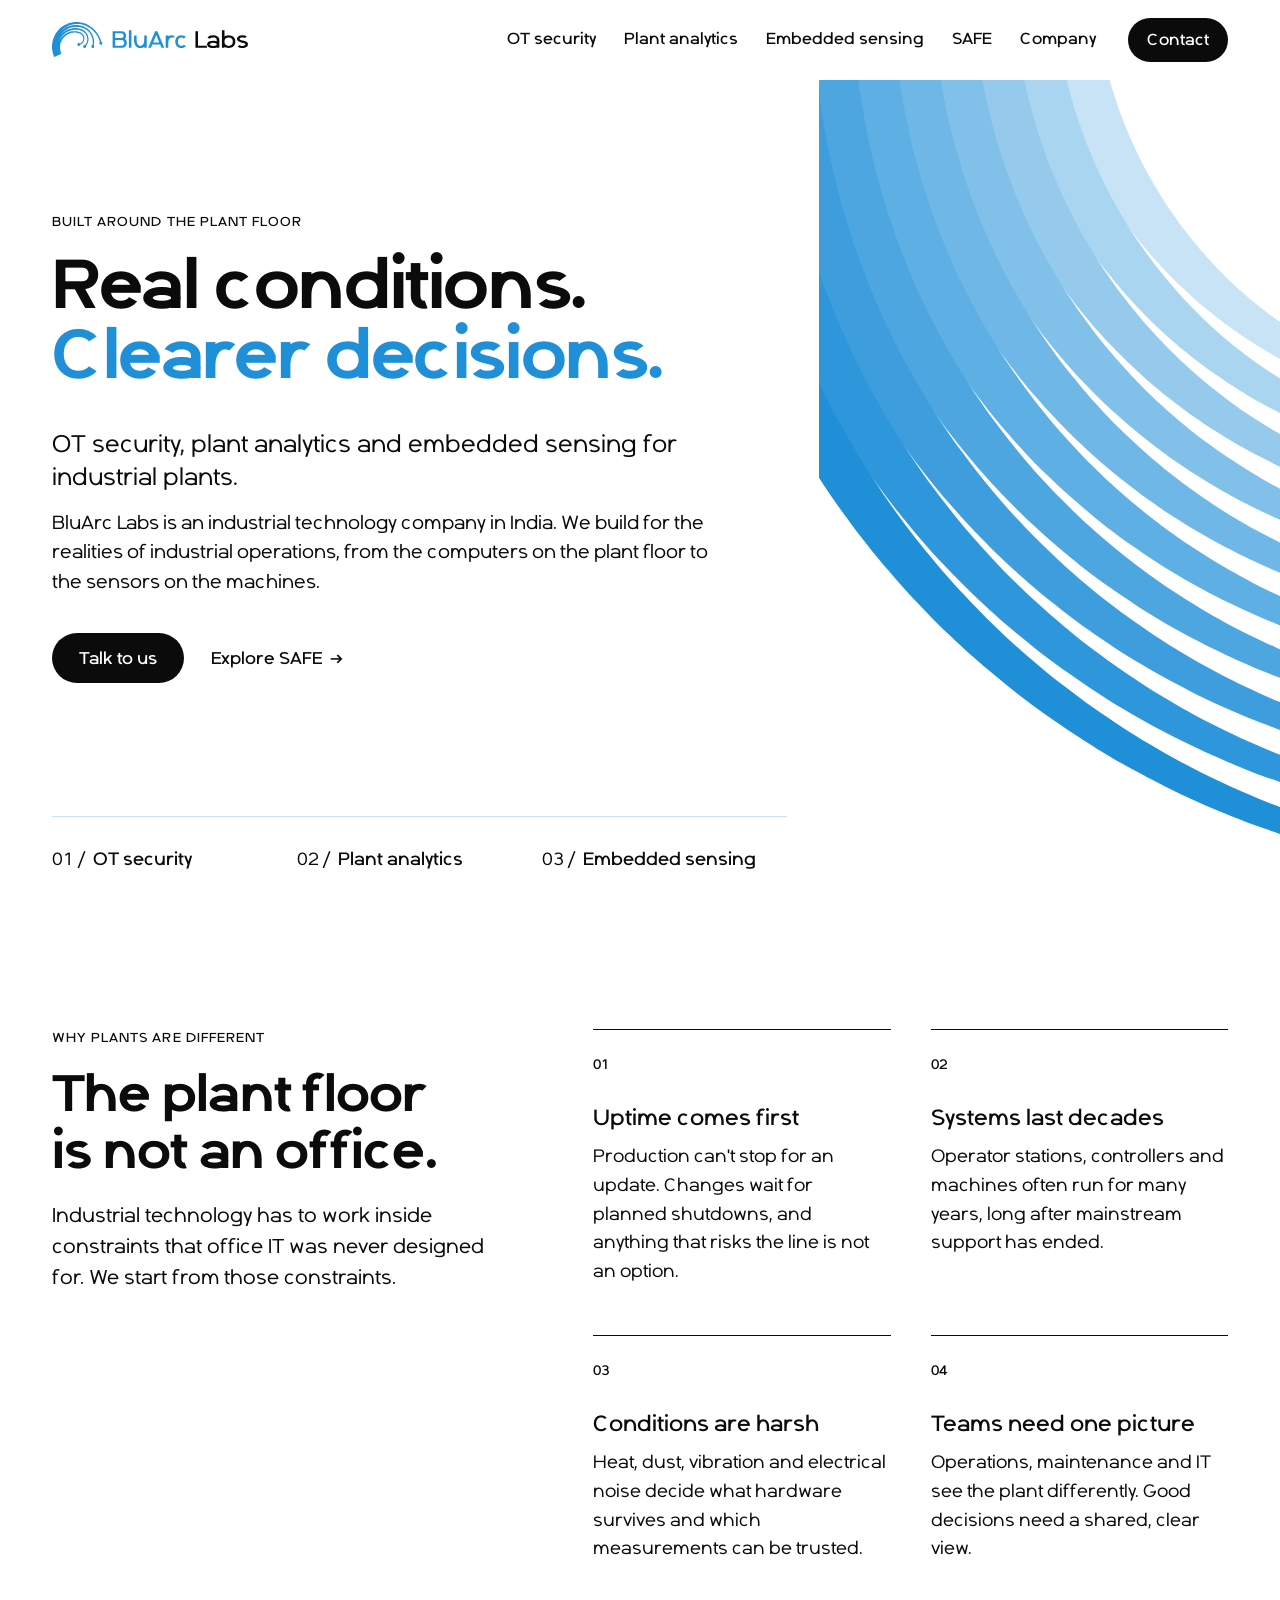
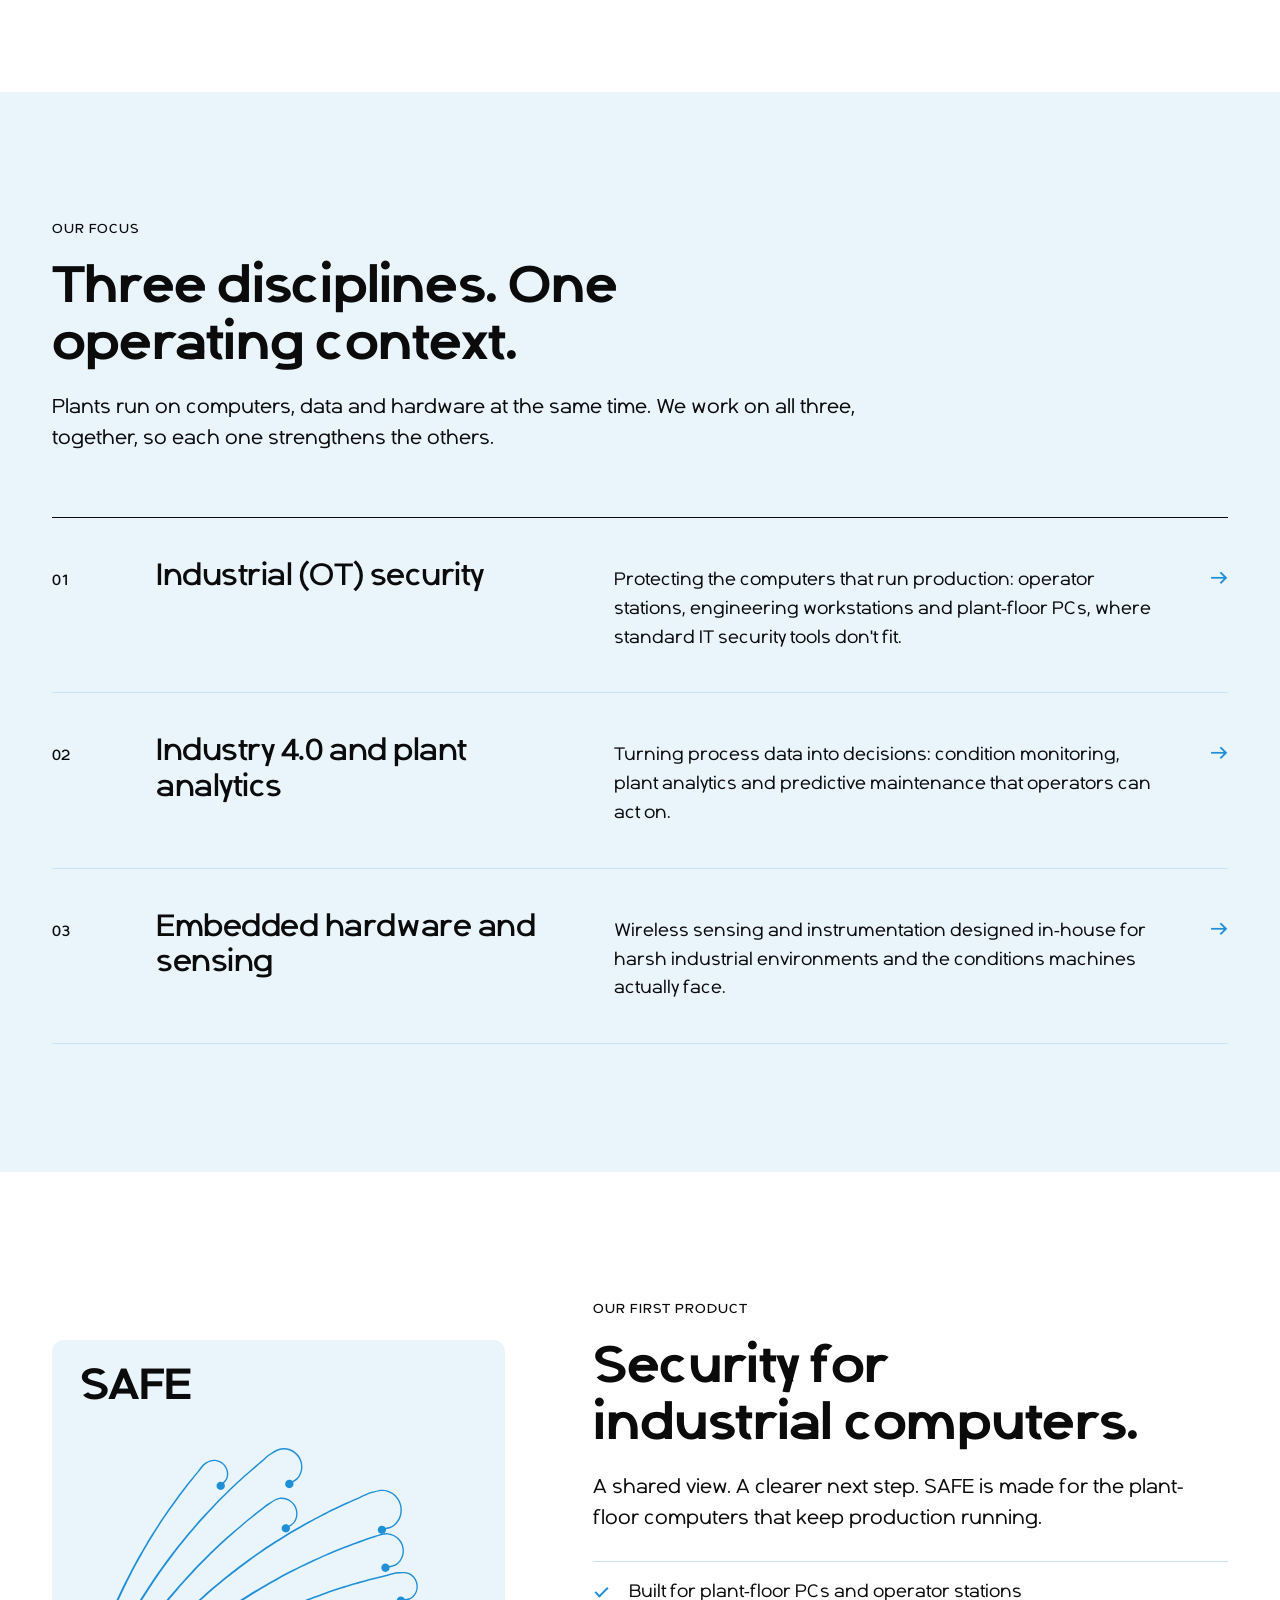
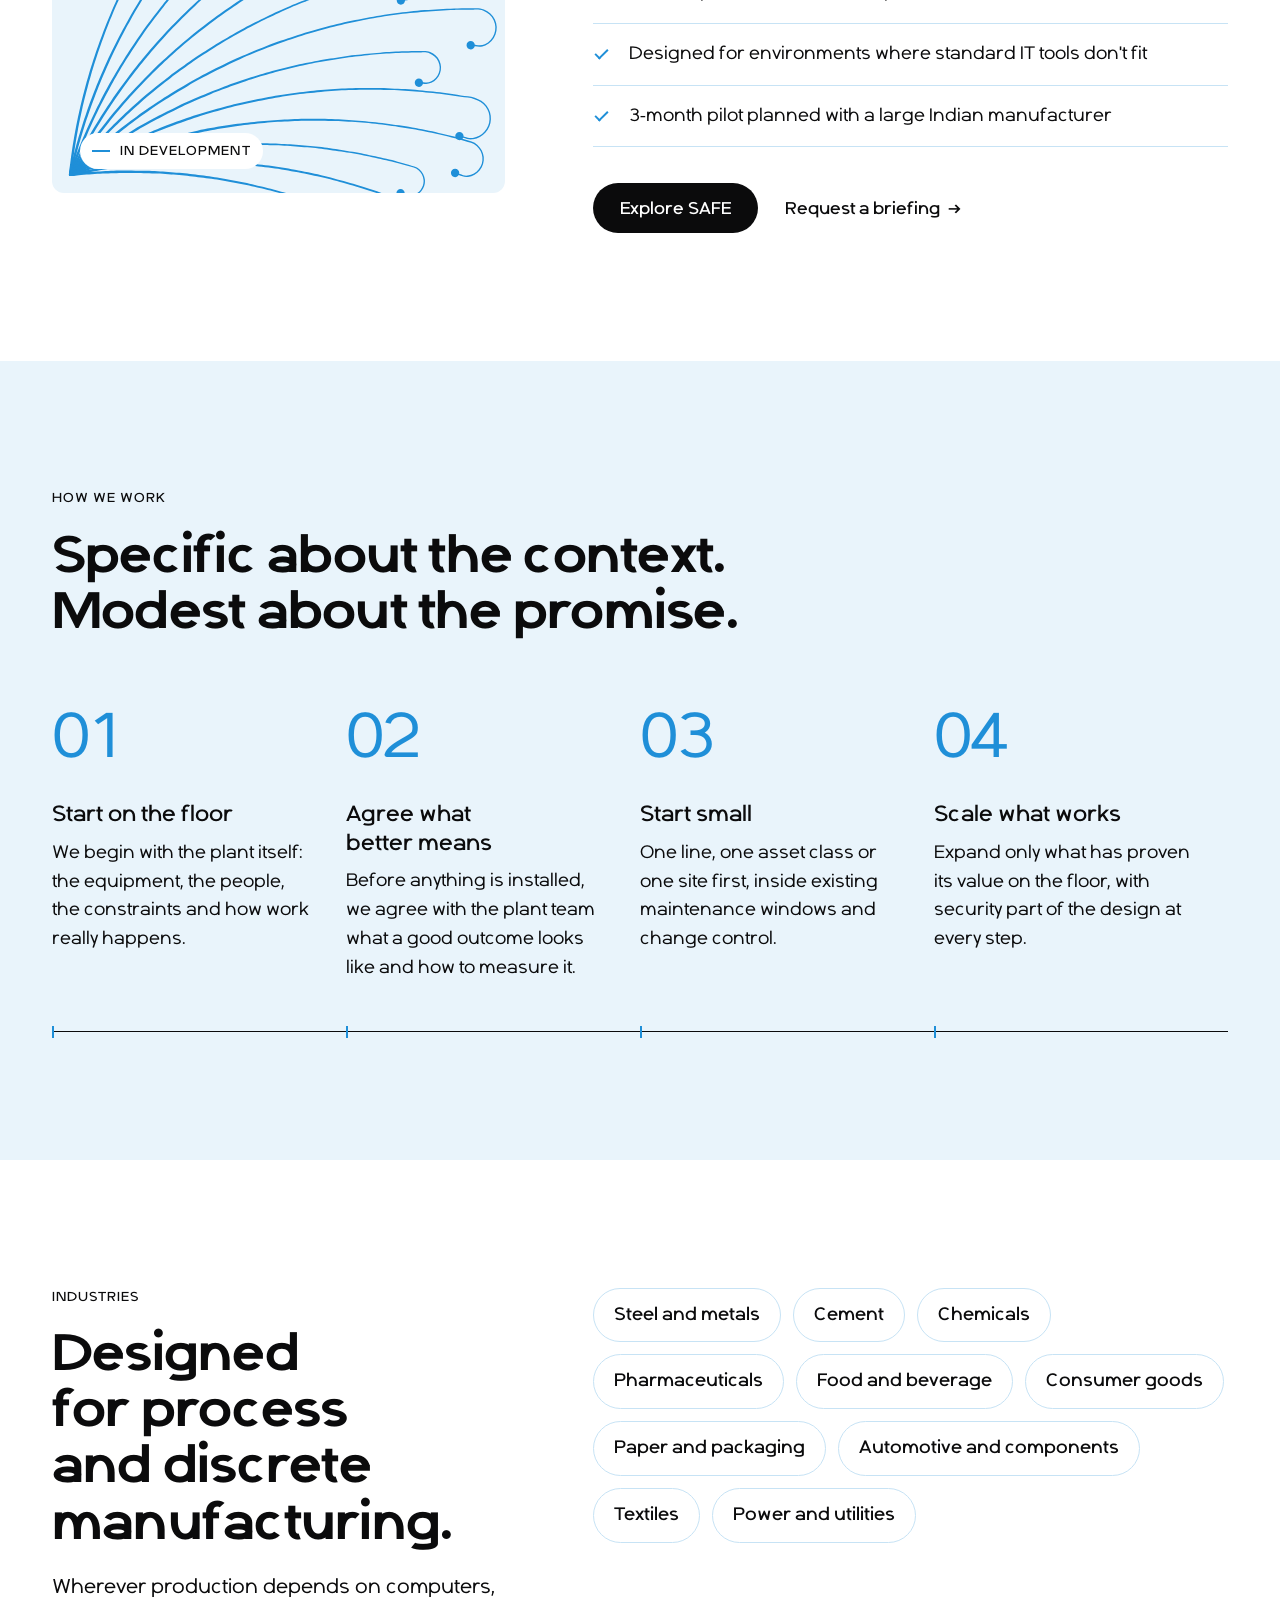
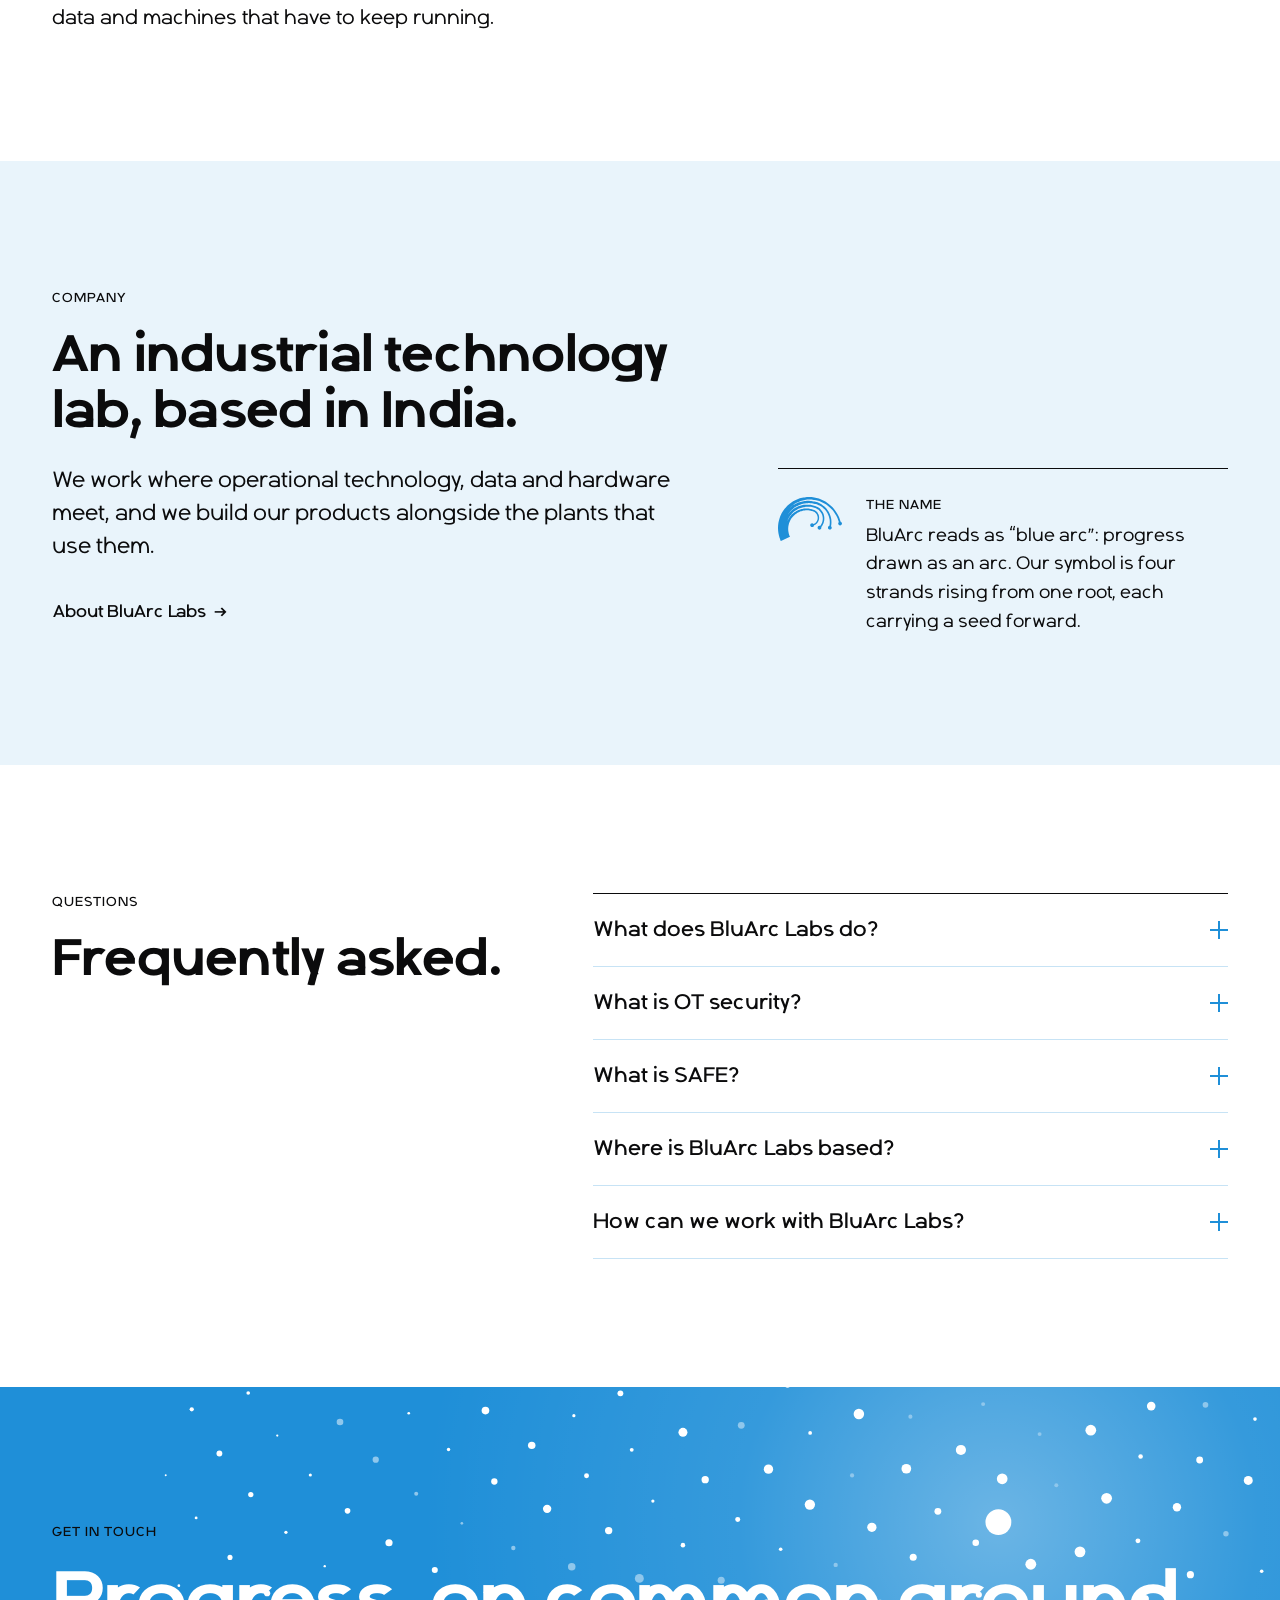
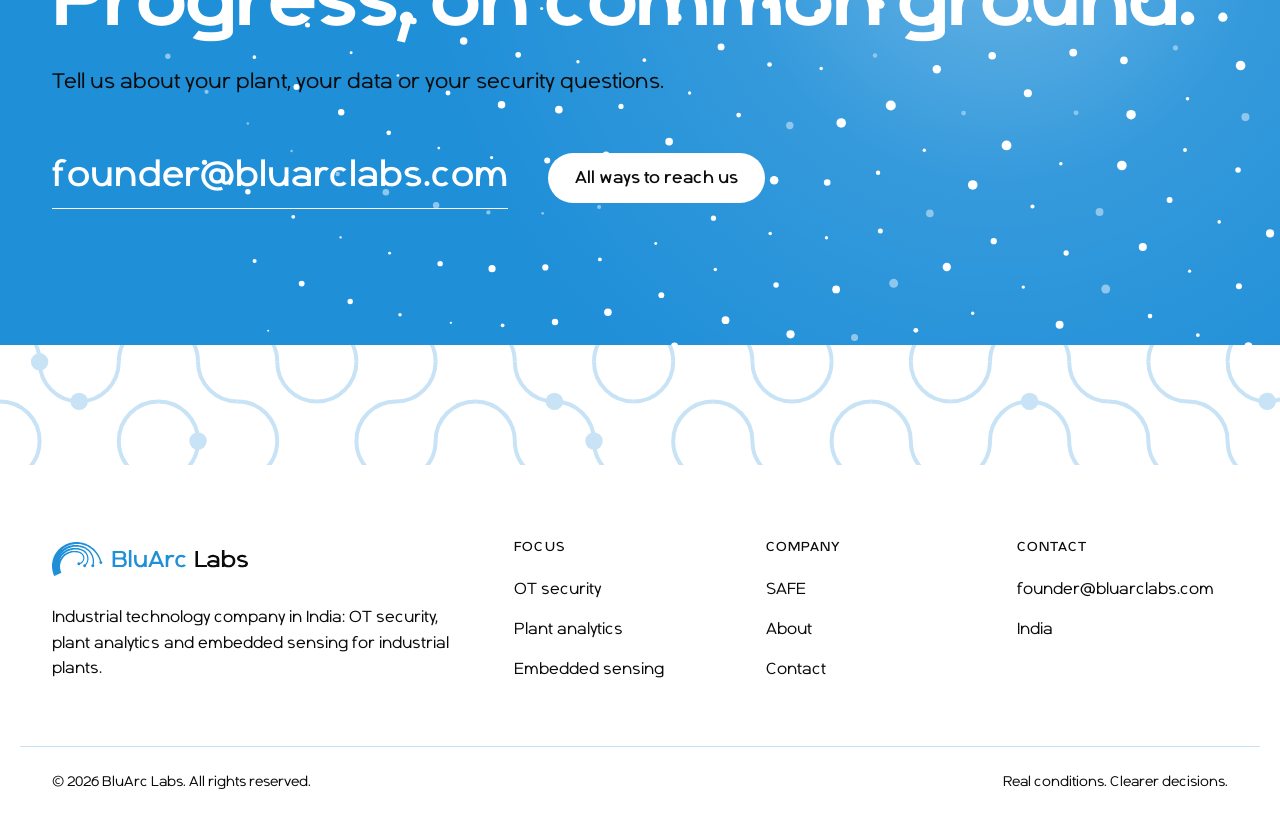
==== commit 5006971a: "Rebrand site to BluArc Labs identity v1.0 Apply the new developer pack: name written as BluArc Labs," ====
--- a/index.html
+++ b/index.html
@@ -3,37 +3,38 @@
 <head>
   <meta charset="utf-8">
   <meta name="viewport" content="width=device-width, initial-scale=1">
-  <title>Bluarc Labs | OT Security &amp; Plant Analytics, India</title>
+  <title>BluArc Labs | OT Security &amp; Plant Analytics, India</title>
   <meta name="description" content="Industrial technology company in India building OT security, plant analytics and embedded sensing for manufacturing plants. Real conditions. Clearer decisions.">
   <link rel="canonical" href="https://bluarclabs.com/">
   <meta name="robots" content="index, follow, max-image-preview:large, max-snippet:-1, max-video-preview:-1">
-  <meta name="theme-color" content="#155DA6">
+  <meta name="theme-color" content="#1F8FD8">
   <meta name="color-scheme" content="light">
-  <meta name="author" content="Bluarc Labs">
+  <meta name="author" content="BluArc Labs">
 
   <meta property="og:type" content="website">
-  <meta property="og:site_name" content="Bluarc Labs">
+  <meta property="og:site_name" content="BluArc Labs">
   <meta property="og:locale" content="en_IN">
-  <meta property="og:title" content="Bluarc Labs | OT Security &amp; Plant Analytics, India">
+  <meta property="og:title" content="BluArc Labs | OT Security &amp; Plant Analytics, India">
   <meta property="og:description" content="Industrial technology company in India building OT security, plant analytics and embedded sensing for manufacturing plants. Real conditions. Clearer decisions.">
   <meta property="og:url" content="https://bluarclabs.com/">
   <meta property="og:image" content="https://bluarclabs.com/assets/og/home.png">
   <meta property="og:image:type" content="image/png">
   <meta property="og:image:width" content="1200">
   <meta property="og:image:height" content="630">
-  <meta property="og:image:alt" content="Bluarc Labs. Progress, on common ground. Industrial technology, India.">
+  <meta property="og:image:alt" content="BluArc Labs. Progress, on common ground. Industrial technology, India.">
   <meta name="twitter:card" content="summary_large_image">
-  <meta name="twitter:title" content="Bluarc Labs | OT Security &amp; Plant Analytics, India">
+  <meta name="twitter:title" content="BluArc Labs | OT Security &amp; Plant Analytics, India">
   <meta name="twitter:description" content="Industrial technology company in India building OT security, plant analytics and embedded sensing for manufacturing plants. Real conditions. Clearer decisions.">
   <meta name="twitter:image" content="https://bluarclabs.com/assets/og/home.png">
-  <meta name="twitter:image:alt" content="Bluarc Labs. Progress, on common ground. Industrial technology, India.">
-
-  <link rel="icon" href="/favicon.ico" sizes="any">
+  <meta name="twitter:image:alt" content="BluArc Labs. Progress, on common ground. Industrial technology, India.">
+
+  <link rel="icon" href="/favicon.ico" sizes="16x16 32x32 48x48">
   <link rel="icon" href="/assets/icons/favicon.svg" type="image/svg+xml">
   <link rel="apple-touch-icon" href="/apple-touch-icon.png">
   <link rel="manifest" href="/site.webmanifest">
 
-  <link rel="preload" href="/assets/fonts/anek-latin.woff2" as="font" type="font/woff2" crossorigin>
+  <link rel="preload" href="/assets/fonts/BluArcSans-Bold.woff2" as="font" type="font/woff2" crossorigin>
+  <link rel="preload" href="/assets/fonts/BluArcSans-Regular.woff2" as="font" type="font/woff2" crossorigin>
   <link rel="stylesheet" href="/css/styles.css">
   <script>document.documentElement.classList.add('js');</script>
 
@@ -44,8 +45,11 @@
     {
       "@type": "Organization",
       "@id": "https://bluarclabs.com/#organization",
-      "name": "Bluarc Labs",
-      "alternateName": "Bluarc",
+      "name": "BluArc Labs",
+      "alternateName": [
+        "BluArc",
+        "Bluarc Labs"
+      ],
       "url": "https://bluarclabs.com/",
       "logo": {
         "@type": "ImageObject",
@@ -87,7 +91,7 @@
       "@type": "WebSite",
       "@id": "https://bluarclabs.com/#website",
       "url": "https://bluarclabs.com/",
-      "name": "Bluarc Labs",
+      "name": "BluArc Labs",
       "inLanguage": "en-IN",
       "publisher": {
         "@id": "https://bluarclabs.com/#organization"
@@ -97,7 +101,7 @@
       "@type": "WebPage",
       "@id": "https://bluarclabs.com/#webpage",
       "url": "https://bluarclabs.com/",
-      "name": "Bluarc Labs | OT Security & Plant Analytics, India",
+      "name": "BluArc Labs | OT Security & Plant Analytics, India",
       "description": "Industrial technology company in India building OT security, plant analytics and embedded sensing for manufacturing plants. Real conditions. Clearer decisions.",
       "isPartOf": {
         "@id": "https://bluarclabs.com/#website"
@@ -115,10 +119,10 @@
       "mainEntity": [
         {
           "@type": "Question",
-          "name": "What does Bluarc Labs do?",
+          "name": "What does BluArc Labs do?",
           "acceptedAnswer": {
             "@type": "Answer",
-            "text": "Bluarc Labs is an industrial technology company in India. We work on three connected areas for industrial plants: OT (operational technology) security, Industry 4.0 and plant analytics, and embedded hardware and sensing."
+            "text": "BluArc Labs is an industrial technology company in India. We work on three connected areas for industrial plants: OT (operational technology) security, Industry 4.0 and plant analytics, and embedded hardware and sensing."
           }
         },
         {
@@ -134,20 +138,20 @@
           "name": "What is SAFE?",
           "acceptedAnswer": {
             "@type": "Answer",
-            "text": "SAFE by Bluarc Labs is our first product: security for industrial computers, built for plant-floor PCs and operator stations where standard IT tools don't fit. It is in development, and we share details in private briefings."
+            "text": "SAFE by BluArc Labs is our first product: security for industrial computers, built for plant-floor PCs and operator stations where standard IT tools don't fit. It is in development, and we share details in private briefings."
           }
         },
         {
           "@type": "Question",
-          "name": "Where is Bluarc Labs based?",
+          "name": "Where is BluArc Labs based?",
           "acceptedAnswer": {
             "@type": "Answer",
-            "text": "Bluarc Labs is based in India. We design for industrial plants, starting with manufacturing in India."
+            "text": "BluArc Labs is based in India. We design for industrial plants, starting with manufacturing in India."
           }
         },
         {
           "@type": "Question",
-          "name": "How can we work with Bluarc Labs?",
+          "name": "How can we work with BluArc Labs?",
           "acceptedAnswer": {
             "@type": "Answer",
             "text": "Email founder@bluarclabs.com with a short note about your plant, your data or your security questions."
@@ -163,8 +167,8 @@
 
   <header class="site-header" id="top">
     <div class="container header-inner">
-      <a class="brand" href="/" aria-label="Bluarc Labs home">
-        <img src="/assets/brand/lockup.svg" width="160" height="43" alt="Bluarc Labs">
+      <a class="brand" href="/" aria-label="BluArc Labs home">
+        <img src="/assets/brand/logo.svg" width="196" height="35" alt="BluArc Labs">
       </a>
 
       <button class="nav-toggle" type="button" aria-expanded="false" aria-controls="site-nav">
@@ -184,12 +188,10 @@
     </div>
   </header>
   <main id="main">
-    <!-- Hero: signature-led, with the approved ocean-on-navy edge crop -->
+    <!-- Hero: white ground, the fluted band running in from the right edge -->
     <section class="hero-home" aria-labelledby="hero-title">
       <div class="hero-panel" aria-hidden="true">
-        <svg class="hero-device" viewBox="840 0 360 630" preserveAspectRatio="xMinYMid slice" focusable="false">
-          <path fill="#155da6" transform="translate(320 -121) scale(9)" d="M87.863 26.137A1.5 1.5 0 0 0 87.829 23.982A48 48 0 0 0 7 59V84H22V59A33 33 0 0 1 77.298 34.673A1.5 1.5 0 0 0 79.372 34.628ZM29.25 59A25.75 25.75 0 1 0 80.75 59A25.75 25.75 0 1 0 29.25 59Z"/>
-        </svg>
+        <img class="hero-device" src="/assets/brand/fluted-band-hero.svg" width="470" height="400" alt="" fetchpriority="high">
       </div>
 
       <div class="container hero-container">
@@ -197,7 +199,7 @@
           <p class="label">Built around the plant floor</p>
           <h1 id="hero-title" class="display display-xl"><span class="hl-line"><span class="hl-in">Real conditions.</span></span><span class="hl-line hl-ground"><span class="hl-in">Clearer decisions.</span></span></h1>
           <p class="hero-focus hero-anim">OT security, plant analytics and embedded sensing for industrial plants.</p>
-          <p class="hero-sub hero-anim">Bluarc Labs is an industrial technology company in India. We build for the realities of industrial operations, from the computers on the plant floor to the sensors on the machines.</p>
+          <p class="hero-sub hero-anim">BluArc Labs is an industrial technology company in India. We build for the realities of industrial operations, from the computers on the plant floor to the sensors on the machines.</p>
           <div class="hero-actions hero-anim">
             <a class="btn btn-primary" href="/contact/">Talk to us</a>
             <a class="btn btn-quiet" href="/safe/">Explore SAFE <span aria-hidden="true">&rarr;</span></a>
@@ -207,9 +209,7 @@
 
 
       <div class="hero-band" aria-hidden="true">
-        <svg viewBox="0 0 1200 300" preserveAspectRatio="xMaxYMid slice" focusable="false">
-          <path fill="#155da6" transform="translate(660 -80) scale(6)" d="M87.863 26.137A1.5 1.5 0 0 0 87.829 23.982A48 48 0 0 0 7 59V84H22V59A33 33 0 0 1 77.298 34.673A1.5 1.5 0 0 0 79.372 34.628ZM29.25 59A25.75 25.75 0 1 0 80.75 59A25.75 25.75 0 1 0 29.25 59Z"/>
-        </svg>
+        <img src="/assets/brand/fluted-band-hero.svg" width="470" height="400" alt="" loading="lazy" decoding="async">
       </div>
 
       <div class="container">
@@ -290,7 +290,8 @@
     <section class="block" id="safe" aria-labelledby="safe-title">
       <div class="container safe-feature">
         <div class="safe-card reveal">
-          <img src="/assets/brand/safe-endorsement.svg" width="260" height="165" alt="SAFE by Bluarc Labs" loading="lazy" decoding="async">
+          <img src="/assets/brand/filament-fan.svg" width="1080" height="1080" alt="" loading="lazy" decoding="async">
+          <p class="safe-card-name">SAFE</p>
           <p class="safe-card-status"><span class="status-mark" aria-hidden="true"></span>In development</p>
         </div>
         <div class="safe-copy reveal">
@@ -372,13 +373,13 @@
           <p class="label">Company</p>
           <h2 id="company-title">An industrial technology lab, based in India.</h2>
           <p class="lead">We work where operational technology, data and hardware meet, and we build our products alongside the plants that use them.</p>
-          <a class="btn btn-quiet btn-flush" href="/company/">About Bluarc Labs <span aria-hidden="true">&rarr;</span></a>
+          <a class="btn btn-quiet btn-flush" href="/company/">About BluArc Labs <span aria-hidden="true">&rarr;</span></a>
         </div>
         <div class="name-note reveal">
-          <img src="/assets/brand/icon.svg" width="56" height="56" alt="" loading="lazy" decoding="async">
+          <img src="/assets/brand/symbol.svg" width="64" height="44" alt="" loading="lazy" decoding="async">
           <div>
             <h3>The name</h3>
-            <p>Bluarc reads as &ldquo;blue arc&rdquo;: the thin arc of atmosphere at Earth's edge that every person and every plant shares. Our symbol shelters without touching. Care leaves room.</p>
+            <p>BluArc reads as &ldquo;blue arc&rdquo;: progress drawn as an arc. Our symbol is four strands rising from one root, each carrying a seed forward.</p>
           </div>
         </div>
       </div>
@@ -392,8 +393,8 @@
         </div>
         <div class="faq reveal">
           <details class="faq-item">
-            <summary><h3>What does Bluarc Labs do?</h3><span class="faq-icon" aria-hidden="true"></span></summary>
-            <div class="faq-answer"><p>Bluarc Labs is an industrial technology company in India. We work on three connected areas for industrial plants: OT (operational technology) security, Industry 4.0 and plant analytics, and embedded hardware and sensing.</p></div>
+            <summary><h3>What does BluArc Labs do?</h3><span class="faq-icon" aria-hidden="true"></span></summary>
+            <div class="faq-answer"><p>BluArc Labs is an industrial technology company in India. We work on three connected areas for industrial plants: OT (operational technology) security, Industry 4.0 and plant analytics, and embedded hardware and sensing.</p></div>
           </details>
           <details class="faq-item">
             <summary><h3>What is OT security?</h3><span class="faq-icon" aria-hidden="true"></span></summary>
@@ -401,14 +402,14 @@
           </details>
           <details class="faq-item">
             <summary><h3>What is SAFE?</h3><span class="faq-icon" aria-hidden="true"></span></summary>
-            <div class="faq-answer"><p>SAFE by Bluarc Labs is our first product: security for industrial computers, built for plant-floor PCs and operator stations where standard IT tools don&#x27;t fit. It is in development, and we share details in private briefings.</p></div>
+            <div class="faq-answer"><p>SAFE by BluArc Labs is our first product: security for industrial computers, built for plant-floor PCs and operator stations where standard IT tools don&#x27;t fit. It is in development, and we share details in private briefings.</p></div>
           </details>
           <details class="faq-item">
-            <summary><h3>Where is Bluarc Labs based?</h3><span class="faq-icon" aria-hidden="true"></span></summary>
-            <div class="faq-answer"><p>Bluarc Labs is based in India. We design for industrial plants, starting with manufacturing in India.</p></div>
+            <summary><h3>Where is BluArc Labs based?</h3><span class="faq-icon" aria-hidden="true"></span></summary>
+            <div class="faq-answer"><p>BluArc Labs is based in India. We design for industrial plants, starting with manufacturing in India.</p></div>
           </details>
           <details class="faq-item">
-            <summary><h3>How can we work with Bluarc Labs?</h3><span class="faq-icon" aria-hidden="true"></span></summary>
+            <summary><h3>How can we work with BluArc Labs?</h3><span class="faq-icon" aria-hidden="true"></span></summary>
             <div class="faq-answer"><p>Email founder@bluarclabs.com with a short note about your plant, your data or your security questions.</p></div>
           </details>
         </div>
@@ -428,10 +429,11 @@
   </main>
 
   <footer class="site-footer">
+    <div class="footer-lattice" aria-hidden="true"></div>
     <div class="container footer-inner">
       <div class="footer-brand">
-        <a class="brand" href="/" aria-label="Bluarc Labs home">
-          <img src="/assets/brand/lockup-reverse.svg" width="160" height="43" alt="Bluarc Labs" loading="lazy" decoding="async">
+        <a class="brand" href="/" aria-label="BluArc Labs home">
+          <img src="/assets/brand/logo.svg" width="196" height="35" alt="BluArc Labs" loading="lazy" decoding="async">
         </a>
         <p class="footer-about">Industrial technology company in India: OT security, plant analytics and embedded sensing for industrial plants.</p>
       </div>
@@ -449,7 +451,7 @@
       </div>
     </div>
     <div class="container footer-bottom">
-      <p>&copy; <span id="year">2026</span> Bluarc Labs. All rights reserved.</p>
+      <p>&copy; <span id="year">2026</span> BluArc Labs. All rights reserved.</p>
       <p class="footer-sign">Real conditions. Clearer decisions.</p>
     </div>
   </footer>
--- a/css/styles.css
+++ b/css/styles.css
@@ -1,32 +1,43 @@
-/* Bluarc Labs: site styles, built on the Bluarc Labs identity (revision 06.1) */
+/* BluArc Labs: site styles, built on the BluArc Labs identity v1.0 */
 
 @font-face {
-  font-family: "Anek Latin";
+  font-family: "BluArc Sans";
   font-style: normal;
-  font-weight: 400 600;
+  font-weight: 400;
   font-display: swap;
-  src: url("../assets/fonts/anek-latin.woff2") format("woff2");
+  src: url("../assets/fonts/BluArcSans-Regular.woff2") format("woff2");
+}
+@font-face {
+  font-family: "BluArc Sans";
+  font-style: normal;
+  font-weight: 500;
+  font-display: swap;
+  src: url("../assets/fonts/BluArcSans-Medium.woff2") format("woff2");
+}
+@font-face {
+  font-family: "BluArc Sans";
+  font-style: normal;
+  font-weight: 700;
+  font-display: swap;
+  src: url("../assets/fonts/BluArcSans-Bold.woff2") format("woff2");
 }
 
 :root {
-  /* Identity palette */
-  --ocean: #155DA6;      /* primary */
-  --ocean-hover: #114D8A;
-  --ice-wash: #D8E8F7;   /* secondary */
-  --surf: #78AEE0;       /* accent: artwork and rules, never small text on light grounds */
-  --ice: #EDF4FA;        /* background */
-  --navy: #122A45;       /* foreground */
-  --slate: #526B85;      /* muted */
-  --surface: #F5F8FC;    /* light surface */
-  --rule: #B8CEE3;       /* blue rule, decorative only */
+  /* Identity palette: Deep Sky, a lot of white, spots of Core Black. No other colours. */
+  --sky: #1F8FD8;        /* graphics, rules and text 24px and above only */
+  --black: #0B0B0C;      /* all small text, buttons */
   --white: #FFFFFF;
-
-  --font: "Anek Latin", system-ui, -apple-system, "Segoe UI", Roboto, sans-serif;
+  /* Tints (Deep Sky screened onto white): patterns, rules and panels only, never text */
+  --sky-50: #8FC7EC;
+  --sky-25: #C7E3F5;
+  --sky-10: #E9F4FB;
+
+  --font: "BluArc Sans", system-ui, -apple-system, "Segoe UI", Roboto, sans-serif;
 
   --container: 1240px;
   --gutter: 32px;
   --header-h: 80px;
-  --radius: 4px;
+  --radius: 12px;
   --ease: cubic-bezier(.2, .7, .2, 1);
   --ease-out: cubic-bezier(.16, 1, .3, 1);
 }
@@ -43,8 +54,8 @@
 
 body {
   margin: 0;
-  background: var(--surface);
-  color: var(--navy);
+  background: var(--white);
+  color: var(--black);
   font-family: var(--font);
   font-size: 18px;
   font-weight: 400;
@@ -58,27 +69,27 @@
 img { height: auto; }
 
 h1, h2, h3 {
-  color: var(--navy);
+  color: var(--black);
   margin: 0;
-  font-weight: 500;
+  font-weight: 700;
   line-height: 1.1;
-  letter-spacing: -0.02em;
+  letter-spacing: -0.015em;
   text-wrap: balance;
 }
-h2 { font-size: clamp(34px, 4.2vw, 54px); letter-spacing: -0.025em; }
+h2 { font-size: clamp(32px, 4vw, 52px); letter-spacing: -0.015em; }
 .h2-sm { font-size: clamp(28px, 3vw, 38px); }
-h3 { font-size: 23px; line-height: 1.2; letter-spacing: -0.01em; }
+h3 { font-size: 22px; line-height: 1.3; font-weight: 500; letter-spacing: 0; }
 
 p { margin: 0; }
 p + p { margin-top: 1em; }
 
-a { color: var(--ocean); text-decoration: none; }
-a:hover { color: var(--ocean-hover); }
-
-::selection { background: var(--ice-wash); color: var(--navy); }
+a { color: var(--black); text-decoration: none; }
+a:hover { color: var(--black); }
+
+::selection { background: var(--black); color: var(--black); }
 
 :focus-visible {
-  outline: 2px solid var(--ocean);
+  outline: 2px solid var(--sky);
   outline-offset: 3px;
   border-radius: 2px;
 }
@@ -102,46 +113,48 @@
   position: absolute;
   left: 16px; top: -56px;
   z-index: 100;
-  background: var(--navy);
-  color: var(--ice);
+  background: var(--black);
+  color: var(--sky-10);
   padding: 12px 18px;
   border-radius: var(--radius);
   transition: top .2s;
 }
-.skip-link:focus { top: 12px; color: var(--ice); }
-
-/* Reference labels: Anek Latin 500, uppercase, ~0.08em, 12px+ */
+.skip-link:focus { top: 12px; color: var(--sky-10); }
+
+/* Labels: BluArc Sans Medium, capitals, +8% tracking, 12px+ */
 .label {
   font-size: 13px;
   font-weight: 500;
   letter-spacing: .08em;
   text-transform: uppercase;
   line-height: 1.4;
-  color: var(--ocean);
+  color: var(--black);
   margin-bottom: 20px;
 }
-.label-reverse { color: var(--ice-wash); }
+.label-reverse { color: var(--black); }
 
 .lead {
   font-size: 22px;
   line-height: 1.5;
-  color: var(--navy);
+  color: var(--black);
 }
 
 .block-intro {
   margin-top: 20px;
   font-size: 20px;
   line-height: 1.55;
-  color: var(--slate);
-}
-
-.inline-link { margin-top: 32px; color: var(--slate); }
+  color: var(--black);
+}
+
+.inline-link { margin-top: 32px; color: var(--black); }
 .inline-link a {
-  color: var(--ocean);
+  color: var(--black);
   text-decoration: underline;
   text-decoration-thickness: 1px;
+  text-decoration-color: var(--sky);
   text-underline-offset: 4px;
 }
+.inline-link a:hover { text-decoration-thickness: 2px; }
 
 /* Buttons: 44px minimum target */
 .btn {
@@ -155,21 +168,21 @@
   font-weight: 500;
   line-height: 1;
   padding: 15px 26px;
-  border-radius: var(--radius);
+  border-radius: 999px;
   border: 1px solid transparent;
   transition: background-color .2s var(--ease), color .2s var(--ease), border-color .2s var(--ease);
   white-space: nowrap;
 }
 .btn span { transition: transform .25s var(--ease); }
 .btn:hover span { transform: translateX(4px); }
-.btn-primary { background: var(--ocean); color: var(--white); }
-.btn-primary:hover { background: var(--ocean-hover); color: var(--white); }
+.btn-primary { background: var(--black); color: var(--white); }
+.btn-primary:hover { background: #2A2A2D; color: var(--white); }
 .btn-sm { min-height: 44px; padding: 11px 18px; font-size: 16px; }
-.btn-quiet { color: var(--navy); padding-left: 6px; padding-right: 6px; }
-.btn-quiet:hover { color: var(--ocean); }
+.btn-quiet { color: var(--black); padding-left: 6px; padding-right: 6px; }
+.btn-quiet:hover { color: var(--black); text-decoration: underline; text-decoration-color: var(--sky); text-underline-offset: 6px; }
 .btn-flush { padding-left: 0; margin-top: 24px; }
-.btn-reverse { background: var(--ice); color: var(--navy); }
-.btn-reverse:hover { background: var(--white); color: var(--navy); }
+.btn-reverse { background: var(--white); color: var(--black); }
+.btn-reverse:hover { background: var(--sky-10); color: var(--black); }
 
 /* Header */
 .site-header {
@@ -177,13 +190,13 @@
   inset: 0 0 auto 0;
   z-index: 50;
   height: var(--header-h);
-  background: rgba(245, 248, 252, .94);
+  background: rgba(255, 255, 255, .94);
   -webkit-backdrop-filter: saturate(140%) blur(12px);
   backdrop-filter: saturate(140%) blur(12px);
   border-bottom: 1px solid transparent;
   transition: border-color .25s;
 }
-.site-header.is-scrolled { border-bottom-color: var(--rule); }
+.site-header.is-scrolled { border-bottom-color: var(--sky-25); }
 
 .header-inner {
   height: 100%;
@@ -199,7 +212,7 @@
   min-height: 44px;
   flex: none;
 }
-.brand img { width: 160px; }
+.brand img { width: 196px; }
 
 .site-nav {
   display: flex;
@@ -207,7 +220,7 @@
   gap: 28px;
 }
 .site-nav a:not(.btn) {
-  color: var(--navy);
+  color: var(--black);
   font-size: 16px;
   font-weight: 500;
   position: relative;
@@ -219,15 +232,15 @@
   position: absolute;
   left: 0; right: 0; bottom: 4px;
   height: 1.5px;
-  background: var(--ocean);
+  background: var(--sky);
   transform: scaleX(0);
   transform-origin: left;
   transition: transform .3s var(--ease);
 }
-.site-nav a:not(.btn):hover { color: var(--ocean); }
+.site-nav a:not(.btn):hover { color: var(--black); }
 .site-nav a:not(.btn):hover::after,
 .site-nav a[aria-current="page"]::after { transform: scaleX(1); }
-.site-nav a[aria-current="page"]:not(.btn) { color: var(--ocean); }
+.site-nav a[aria-current="page"]:not(.btn) { color: var(--black); }
 .site-nav .btn { margin-left: 4px; }
 
 .nav-toggle {
@@ -244,7 +257,7 @@
 }
 .nav-toggle-bar {
   width: 22px; height: 2px;
-  background: var(--navy);
+  background: var(--black);
   transition: transform .25s var(--ease);
 }
 .nav-toggle[aria-expanded="true"] .nav-toggle-bar:nth-child(1) { transform: translateY(4px) rotate(45deg); }
@@ -253,31 +266,19 @@
 /* Display headlines: each line on its own baseline; the last stands on the ground rule */
 .display {
   font-size: clamp(42px, 5.6vw, 76px);
-  font-weight: 500;
+  font-weight: 700;
   line-height: 1.02;
-  letter-spacing: -0.03em;
-}
-.display-xl { font-size: clamp(48px, 6.4vw, 96px); }
+  letter-spacing: -0.02em;
+}
+.display-xl { font-size: clamp(48px, 5.4vw, 88px); }
 .hl-line {
   display: block;
   overflow: hidden;
   padding-bottom: .1em;
   margin-bottom: -.1em;
 }
-.hl-in { display: inline-block; white-space: nowrap; }
-.hl-ground {
-  display: flex;
-  align-items: baseline;
-}
-.hl-ground::after {
-  content: "";
-  flex: 0 1 128px;
-  min-width: 32px;
-  height: 1.5px;
-  margin-left: .2em;
-  background: var(--surf);
-  transform-origin: left;
-}
+.hl-in { display: inline-block; }
+.hl-ground { display: block; color: var(--sky); }
 
 @media (prefers-reduced-motion: no-preference) {
   .js .display .hl-in {
@@ -286,22 +287,17 @@
   }
   .js .display .hl-line:nth-child(2) .hl-in { animation-delay: .1s; }
   .js .display .hl-line:nth-child(3) .hl-in { animation-delay: .2s; }
-  .js .display .hl-ground::after {
-    transform: scaleX(0);
-    animation: hl-ground .9s var(--ease-out) .55s forwards;
-  }
   .js .hero-anim {
     opacity: 0;
     animation: fade-up .8s var(--ease-out) .35s forwards;
   }
   .js .hero-panel .hero-device {
     opacity: 0;
-    transform: translateX(6%);
-    animation: device-in 1.2s var(--ease-out) .15s forwards;
+    transform: translate(4%, 4%);
+    animation: device-in 1.4s var(--ease-out) .15s forwards;
   }
 }
 @keyframes hl-rise { to { transform: none; } }
-@keyframes hl-ground { to { transform: scaleX(1); } }
 @keyframes fade-up { from { opacity: 0; transform: translateY(12px); } to { opacity: 1; transform: none; } }
 @keyframes device-in { to { opacity: 1; transform: none; } }
 
@@ -309,7 +305,7 @@
 .hero-home {
   position: relative;
   padding-top: var(--header-h);
-  background: var(--surface);
+  background: var(--white);
 }
 .hero-container {
   min-height: min(760px, calc(100svh - var(--header-h) - 84px));
@@ -323,14 +319,14 @@
   margin-top: 36px;
   font-size: 24px;
   line-height: 1.4;
-  color: var(--navy);
+  color: var(--black);
   max-width: 30em;
 }
 .hero-sub {
   margin-top: 14px;
   font-size: 19px;
   line-height: 1.55;
-  color: var(--slate);
+  color: var(--black);
   max-width: 36em;
 }
 .hero-actions {
@@ -342,16 +338,15 @@
 }
 
 .hero-panel {
-  --panel-w: clamp(300px, 30vw, 500px);
+  --panel-w: clamp(320px, 36vw, 620px);
   position: absolute;
   top: var(--header-h);
   right: 0;
   bottom: 0;
   width: var(--panel-w);
-  background: var(--navy);
   overflow: hidden;
 }
-.hero-device { width: 100%; height: 100%; }
+.hero-device { width: 100%; height: 100%; object-fit: cover; object-position: 72% center; }
 .hero-panel-label {
   position: absolute;
   left: 32px;
@@ -360,9 +355,9 @@
   font-weight: 500;
   letter-spacing: .08em;
   text-transform: uppercase;
-  color: var(--ice-wash);
-}
-.hero-home { --panel-w: clamp(300px, 30vw, 500px); }
+  color: var(--black);
+}
+.hero-home { --panel-w: clamp(320px, 36vw, 620px); }
 .hero-band { display: none; }
 
 .focus-strip {
@@ -370,7 +365,7 @@
   z-index: 1;
   display: grid;
   grid-template-columns: repeat(3, minmax(0, 1fr));
-  border-top: 1px solid var(--rule);
+  border-top: 1px solid var(--sky-25);
   margin-right: calc(var(--panel-w) - max(0px, (100vw - var(--container)) / 2));
 }
 .focus-strip a {
@@ -378,21 +373,22 @@
   align-items: center;
   gap: 8px;
   min-height: 84px;
-  padding: 0 20px 0 0;
-  font-size: 18px;
-  font-weight: 500;
-  color: var(--navy);
-}
-.focus-strip .num { color: var(--ocean); }
-.focus-strip .arrow { margin-left: auto; color: var(--ocean); opacity: 0; transform: translateX(-6px); transition: opacity .25s, transform .25s var(--ease); }
-.focus-strip a:hover { color: var(--ocean); }
+  padding: 0 12px 0 0;
+  font-size: clamp(16px, 1.4vw, 18px);
+  white-space: nowrap;
+  font-weight: 500;
+  color: var(--black);
+}
+.focus-strip .num { color: var(--black); font-weight: 400; }
+.focus-strip .arrow { margin-left: auto; color: var(--sky); opacity: 0; transform: translateX(-6px); transition: opacity .25s, transform .25s var(--ease); }
+.focus-strip a:hover { color: var(--black); }
 .focus-strip a:hover .arrow { opacity: 1; transform: none; }
 
 /* Sub-page hero */
 .page-hero {
   padding: calc(var(--header-h) + 64px) 0 88px;
-  background: var(--surface);
-  border-bottom: 1px solid var(--rule);
+  background: var(--white);
+  border-bottom: 1px solid var(--sky-25);
 }
 .page-hero-grid {
   display: grid;
@@ -404,32 +400,32 @@
   margin-top: 32px;
   font-size: 22px;
   line-height: 1.5;
-  color: var(--slate);
+  color: var(--black);
   max-width: 34em;
 }
 .crumbs { margin-bottom: 40px; font-size: 15px; }
-.crumbs ol { list-style: none; margin: 0; padding: 0; display: flex; flex-wrap: wrap; gap: 8px; color: var(--slate); }
-.crumbs li + li::before { content: "/"; margin-right: 8px; color: var(--rule); }
-.crumbs a { color: var(--slate); }
-.crumbs a:hover { color: var(--ocean); }
-.crumbs [aria-current] { color: var(--navy); }
-
-.toc { border-top: 1.5px solid var(--navy); padding-top: 20px; }
+.crumbs ol { list-style: none; margin: 0; padding: 0; display: flex; flex-wrap: wrap; gap: 8px; color: var(--black); }
+.crumbs li + li::before { content: "/"; margin-right: 8px; color: var(--sky-25); }
+.crumbs a { color: var(--black); }
+.crumbs a:hover { color: var(--black); text-decoration: underline; text-decoration-color: var(--sky); text-underline-offset: 4px; }
+.crumbs [aria-current] { color: var(--black); }
+
+.toc { border-top: 1.5px solid var(--black); padding-top: 20px; }
 .toc ol { list-style: none; margin: 0; padding: 0; counter-reset: toc; }
-.toc li { counter-increment: toc; border-bottom: 1px solid var(--rule); }
+.toc li { counter-increment: toc; border-bottom: 1px solid var(--sky-25); }
 .toc a {
   display: flex;
   gap: 14px;
   align-items: center;
   min-height: 48px;
-  color: var(--navy);
-  font-weight: 500;
-}
-.toc a::before { content: counter(toc, decimal-leading-zero); color: var(--ocean); font-size: 14px; width: 22px; }
-.toc a:hover { color: var(--ocean); }
+  color: var(--black);
+  font-weight: 500;
+}
+.toc a::before { content: counter(toc, decimal-leading-zero); color: var(--black); font-weight: 400; font-size: 14px; width: 22px; }
+.toc a:hover { color: var(--black); text-decoration: underline; text-decoration-color: var(--sky); text-underline-offset: 4px; }
 
 .hero-endorsement {
-  background: var(--ice);
+  background: var(--sky-10);
   border-radius: var(--radius);
   padding: 48px 40px;
   display: flex;
@@ -437,16 +433,17 @@
 }
 .hero-endorsement img { width: min(280px, 100%); }
 
-.hero-contact { border-top: 1.5px solid var(--navy); padding-top: 20px; }
-.hero-contact-note { margin-top: 16px; color: var(--slate); font-size: 16px; }
+.hero-contact { border-top: 1.5px solid var(--black); padding-top: 20px; }
+.hero-contact-note { margin-top: 16px; color: var(--black); font-size: 16px; }
 
 /* Blocks */
 .block { padding: 128px 0; }
 .block-tight { padding: 96px 0; }
-.block-wash { background: var(--ice); }
-.block-navy { background: var(--navy); color: var(--ice); }
-.block-navy h2 { color: var(--ice); }
-.block-navy .block-intro { color: var(--ice-wash); }
+.block-wash { background: var(--sky-10); }
+/* Deep Sky ground: Core Black for all small text, white only for large headlines */
+.block-sky { background: var(--sky); color: var(--black); }
+.block-sky h2 { color: var(--white); }
+.block-sky .block-intro { color: var(--black); }
 
 .section-head { max-width: 820px; margin-bottom: 64px; }
 
@@ -467,20 +464,20 @@
 }
 .tiles-3 { grid-template-columns: repeat(3, minmax(0, 1fr)); gap: 32px; }
 .tile {
-  border-top: 1.5px solid var(--navy);
+  border-top: 1.5px solid var(--black);
   padding-top: 24px;
 }
 .tile-num {
   font-size: 14px;
   font-weight: 500;
-  color: var(--ocean);
+  color: var(--black);
   margin-bottom: 28px;
 }
 .tile h3 { margin-bottom: 10px; }
-.tile p:not(.tile-num) { color: var(--slate); }
+.tile p:not(.tile-num) { color: var(--black); }
 
 /* Focus rows */
-.focus-list { border-top: 1.5px solid var(--navy); }
+.focus-list { border-top: 1.5px solid var(--black); }
 .focus-row {
   position: relative;
   display: grid;
@@ -488,26 +485,26 @@
   gap: 24px;
   align-items: baseline;
   padding: 40px 0;
-  border-bottom: 1px solid var(--rule);
-  color: var(--navy);
+  border-bottom: 1px solid var(--sky-25);
+  color: var(--black);
 }
 .focus-row::before {
   content: "";
   position: absolute;
   left: 0; bottom: -1px;
   width: 100%; height: 1.5px;
-  background: var(--ocean);
+  background: var(--sky);
   transform: scaleX(0);
   transform-origin: left;
   transition: transform .5s var(--ease-out);
 }
-.focus-row:hover { color: var(--navy); }
+.focus-row:hover { color: var(--black); }
 .focus-row:hover::before { transform: scaleX(1); }
-.focus-row-num { font-size: 15px; font-weight: 500; color: var(--ocean); }
+.focus-row-num { font-size: 15px; font-weight: 500; color: var(--black); }
 .focus-row-title { font-size: clamp(24px, 2.4vw, 32px); font-weight: 500; line-height: 1.15; letter-spacing: -0.015em; transition: color .25s; }
-.focus-row-desc { color: var(--slate); }
-.focus-row-arrow { justify-self: end; font-size: 24px; color: var(--ocean); transition: transform .3s var(--ease); }
-.focus-row:hover .focus-row-title { color: var(--ocean); }
+.focus-row-desc { color: var(--black); }
+.focus-row-arrow { justify-self: end; font-size: 24px; color: var(--sky); transition: transform .3s var(--ease); }
+.focus-row:hover .focus-row-title { color: var(--sky); }
 .focus-row:hover .focus-row-arrow { transform: translateX(6px); }
 .focus-list-compact { margin-top: 40px; }
 .focus-list-compact .focus-row { grid-template-columns: 56px minmax(0, 1fr) minmax(0, 1.3fr) 32px; padding: 28px 0; }
@@ -522,23 +519,32 @@
 }
 .safe-card {
   position: relative;
-  background: var(--ice);
+  background: var(--sky-10);
   border-radius: var(--radius);
   aspect-ratio: 1 / 1;
-  display: flex;
-  align-items: center;
-  justify-content: center;
-  padding: 48px;
-}
-.safe-card img { width: min(300px, 100%); }
+  overflow: hidden;
+}
+.safe-card img { position: absolute; inset: 0; width: 100%; height: 100%; }
+.safe-card-name {
+  position: absolute;
+  left: 28px; top: 24px;
+  font-size: clamp(32px, 3.4vw, 44px);
+  font-weight: 700;
+  letter-spacing: -0.015em;
+  line-height: 1;
+  color: var(--black);
+}
 .safe-card-status {
   position: absolute;
   left: 28px; bottom: 24px;
   display: flex; align-items: center; gap: 10px;
   font-size: 13px; font-weight: 500; letter-spacing: .08em; text-transform: uppercase;
-  color: var(--slate);
-}
-.status-mark { display: inline-block; width: 18px; height: 2px; background: var(--ocean); }
+  color: var(--black);
+  background: var(--white);
+  padding: 8px 12px;
+  border-radius: 999px;
+}
+.status-mark { display: inline-block; width: 18px; height: 2px; background: var(--sky); }
 
 /* SAFE band (OT page) */
 .safe-band {
@@ -548,23 +554,20 @@
   align-items: center;
 }
 .safe-band-mark {
-  background: var(--ice);
-  border-radius: var(--radius);
-  padding: 48px 32px;
   display: flex;
   justify-content: center;
 }
-.safe-band-mark img { width: min(260px, 100%); }
+.safe-band-mark img { width: min(300px, 100%); }
 .safe-band h2 { margin-bottom: 0; }
 .safe-band .btn { margin-top: 32px; }
 
 .status-panel {
-  border-top: 1.5px solid var(--navy);
+  border-top: 1.5px solid var(--black);
   padding-top: 24px;
 }
 .status-line { display: flex; align-items: center; gap: 12px; font-size: 20px; margin-bottom: 12px; }
 .status-line strong { font-weight: 500; }
-.status-panel p:not(.status-line) { color: var(--slate); max-width: 34em; }
+.status-panel p:not(.status-line) { color: var(--black); max-width: 34em; }
 .status-panel .btn { margin-top: 28px; }
 
 /* Lists */
@@ -572,20 +575,20 @@
   list-style: none;
   margin: 28px 0 0;
   padding: 0;
-  border-top: 1px solid var(--rule);
+  border-top: 1px solid var(--sky-25);
 }
 .ticks li {
   position: relative;
   padding: 16px 0 16px 36px;
-  border-bottom: 1px solid var(--rule);
+  border-bottom: 1px solid var(--sky-25);
 }
 .ticks li::before {
   content: "";
   position: absolute;
   left: 2px; top: 25px;
   width: 13px; height: 7px;
-  border-left: 2px solid var(--ocean);
-  border-bottom: 2px solid var(--ocean);
+  border-left: 2px solid var(--sky);
+  border-bottom: 2px solid var(--sky);
   transform: rotate(-45deg);
 }
 .ticks-lg { margin-top: 0; }
@@ -599,13 +602,13 @@
   grid-template-columns: 56px minmax(0, 1fr);
   gap: 16px;
   padding: 28px 0;
-  border-top: 1px solid var(--rule);
-}
-.principles li:first-child { border-top: 1.5px solid var(--navy); }
-.principles li:last-child { border-bottom: 1px solid var(--rule); }
-.principle-num { font-size: 15px; font-weight: 500; color: var(--ocean); padding-top: 5px; }
+  border-top: 1px solid var(--sky-25);
+}
+.principles li:first-child { border-top: 1.5px solid var(--black); }
+.principles li:last-child { border-bottom: 1px solid var(--sky-25); }
+.principle-num { font-size: 15px; font-weight: 500; color: var(--black); padding-top: 5px; }
 .principles h3 { margin-bottom: 6px; }
-.principles p { color: var(--slate); }
+.principles p { color: var(--black); }
 
 /* Steps: four steps standing on one shared ground line */
 .steps {
@@ -614,7 +617,7 @@
   padding: 0;
   display: grid;
   grid-template-columns: repeat(4, minmax(0, 1fr));
-  border-bottom: 1.5px solid var(--navy);
+  border-bottom: 1.5px solid var(--black);
 }
 .step {
   position: relative;
@@ -625,7 +628,7 @@
   position: absolute;
   left: 0; bottom: -7px;
   width: 1.5px; height: 12px;
-  background: var(--ocean);
+  background: var(--sky);
 }
 .step-num {
   display: block;
@@ -633,11 +636,11 @@
   font-weight: 400;
   line-height: 1;
   letter-spacing: -0.03em;
-  color: var(--ocean);
+  color: var(--sky);
   margin-bottom: 32px;
 }
 .step h3 { margin-bottom: 10px; }
-.step p { color: var(--slate); }
+.step p { color: var(--black); }
 
 /* Chips */
 .chips {
@@ -650,8 +653,8 @@
 }
 .chips li {
   padding: 12px 20px;
-  border: 1px solid var(--rule);
-  border-radius: var(--radius);
+  border: 1px solid var(--sky-25);
+  border-radius: 999px;
   background: var(--white);
   font-size: 18px;
   font-weight: 500;
@@ -669,19 +672,19 @@
   display: flex;
   gap: 24px;
   align-items: flex-start;
-  border-top: 1.5px solid var(--navy);
+  border-top: 1.5px solid var(--black);
   padding-top: 28px;
 }
-.name-note img { width: 56px; flex: none; }
+.name-note img { width: 64px; flex: none; }
 .name-note h3 {
   font-size: 13px;
   font-weight: 500;
   letter-spacing: .08em;
   text-transform: uppercase;
-  color: var(--ocean);
+  color: var(--black);
   margin-bottom: 8px;
 }
-.name-note p { color: var(--slate); }
+.name-note p { color: var(--black); }
 
 .name-feature {
   display: grid;
@@ -689,12 +692,12 @@
   gap: 88px;
   align-items: center;
 }
-.name-art { margin: 0; border-radius: var(--radius); overflow: hidden; }
+.name-art { margin: 0; border-radius: var(--radius); overflow: hidden; background: var(--white); }
 .name-art img { width: 100%; }
 .name-copy h2 { margin-bottom: 24px; }
-.name-copy p:not(.label):not(.lead) { color: var(--slate); }
+.name-copy p:not(.label):not(.lead) { color: var(--black); }
 .name-copy .lead + p { margin-top: 20px; }
-.name-sign { margin-top: 28px !important; font-size: 24px; font-weight: 500; color: var(--navy) !important; }
+.name-sign { margin-top: 28px !important; font-size: 28px; font-weight: 700; color: var(--sky) !important; }
 
 /* Contact topics */
 .topic-grid {
@@ -709,19 +712,19 @@
   grid-template-rows: auto 1fr;
   gap: 8px 16px;
   padding: 28px 0 36px;
-  border-top: 1.5px solid var(--navy);
-  color: var(--navy);
+  border-top: 1.5px solid var(--black);
+  color: var(--black);
 }
 .topic-title { font-size: 24px; font-weight: 500; transition: color .25s; }
-.topic-desc { grid-column: 1; color: var(--slate); }
-.topic-arrow { grid-column: 2; grid-row: 1; justify-self: end; color: var(--ocean); font-size: 22px; transition: transform .3s var(--ease); }
-.topic:hover { color: var(--navy); }
-.topic:hover .topic-title { color: var(--ocean); }
+.topic-desc { grid-column: 1; color: var(--black); }
+.topic-arrow { grid-column: 2; grid-row: 1; justify-self: end; color: var(--sky); font-size: 22px; transition: transform .3s var(--ease); }
+.topic:hover { color: var(--black); }
+.topic:hover .topic-title { color: var(--sky); }
 .topic:hover .topic-arrow { transform: translateX(6px); }
 
 /* FAQ */
-.faq { border-top: 1.5px solid var(--navy); }
-.faq-item { border-bottom: 1px solid var(--rule); }
+.faq { border-top: 1.5px solid var(--black); }
+.faq-item { border-bottom: 1px solid var(--sky-25); }
 .faq-item summary {
   display: flex;
   align-items: center;
@@ -734,19 +737,19 @@
 }
 .faq-item summary::-webkit-details-marker { display: none; }
 .faq-item summary h3 { font-size: 21px; font-weight: 500; transition: color .2s; }
-.faq-item summary:hover h3 { color: var(--ocean); }
+.faq-item summary:hover h3 { text-decoration: underline; text-decoration-color: var(--sky); text-underline-offset: 5px; }
 .faq-icon { position: relative; flex: none; width: 18px; height: 18px; }
 .faq-icon::before, .faq-icon::after {
   content: "";
   position: absolute;
   left: 0; top: 8px;
   width: 18px; height: 2px;
-  background: var(--ocean);
+  background: var(--sky);
   transition: transform .3s var(--ease);
 }
 .faq-icon::after { transform: rotate(90deg); }
 .faq-item[open] .faq-icon::after { transform: rotate(0deg); }
-.faq-answer { padding: 0 48px 28px 0; color: var(--slate); max-width: 44em; }
+.faq-answer { padding: 0 48px 28px 0; color: var(--black); max-width: 44em; }
 
 /* Related */
 .related-grid {
@@ -761,33 +764,33 @@
   flex-direction: column;
   gap: 8px;
   padding: 28px 28px 32px;
-  background: var(--surface);
+  background: var(--white);
   border-radius: var(--radius);
-  border-bottom: 1.5px solid var(--navy);
-  color: var(--navy);
+  border-bottom: 2px solid var(--sky);
+  color: var(--black);
   transition: background-color .25s;
 }
-.related-card:hover { background: var(--white); color: var(--navy); }
-.related-num { font-size: 14px; font-weight: 500; color: var(--ocean); }
+.related-card:hover { background: var(--white); color: var(--black); box-shadow: 0 0 0 1px var(--sky-25); }
+.related-num { font-size: 14px; font-weight: 500; color: var(--black); }
 .related-title { font-size: 24px; font-weight: 500; line-height: 1.2; }
-.related-desc { color: var(--slate); padding-right: 32px; }
-.related-arrow { position: absolute; right: 28px; bottom: 28px; color: var(--ocean); font-size: 22px; transition: transform .3s var(--ease); }
+.related-desc { color: var(--black); padding-right: 32px; }
+.related-arrow { position: absolute; right: 28px; bottom: 28px; color: var(--sky); font-size: 22px; transition: transform .3s var(--ease); }
 .related-card:hover .related-arrow { transform: translateX(6px); }
 
 /* CTA band */
 .cta-band {
-  background: var(--navy);
-  color: var(--ice);
+  background: var(--sky) url("../assets/brand/seed-field.svg") center / cover no-repeat;
+  color: var(--black);
   padding: 136px 0;
 }
 .cta-title {
-  color: var(--ice);
+  color: var(--white);
   font-size: clamp(40px, 6vw, 80px);
   letter-spacing: -0.03em;
   line-height: 1.04;
 }
-.cta-title .hl-ground::after { background: var(--ocean); flex-basis: 160px; }
-.cta-lead { margin-top: 24px; font-size: 21px; color: var(--ice-wash); max-width: 32em; }
+.cta-title .hl-ground { color: var(--white); }
+.cta-lead { margin-top: 24px; font-size: 21px; color: var(--black); max-width: 32em; }
 .cta-actions {
   margin-top: 48px;
   display: flex;
@@ -799,24 +802,27 @@
   display: inline-block;
   font-size: clamp(24px, 3vw, 36px);
   font-weight: 500;
-  color: var(--ice);
-  border-bottom: 1.5px solid var(--ocean);
+  color: var(--white);
+  border-bottom: 1.5px solid var(--white);
   padding-bottom: 4px;
   overflow-wrap: anywhere;
   transition: border-color .2s var(--ease), color .2s;
 }
-.contact-email:hover { color: var(--white); border-bottom-color: var(--ice); }
-.contact-email-dark { color: var(--navy); font-size: clamp(22px, 2.4vw, 30px); }
-.contact-email-dark:hover { color: var(--ocean); border-bottom-color: var(--navy); }
+.contact-email:hover { color: var(--white); border-bottom-color: var(--black); }
+.contact-email-dark { color: var(--black); font-size: clamp(22px, 2.4vw, 30px); }
+.contact-email-dark:hover { color: var(--black); border-bottom-color: var(--black); }
 .cta-band :focus-visible,
-.block-navy :focus-visible,
-.site-footer :focus-visible { outline-color: var(--ice); }
+.block-sky :focus-visible { outline-color: var(--black); }
 
 /* Footer */
 .site-footer {
-  background: var(--navy);
-  color: var(--ice-wash);
+  background: var(--white);
+  color: var(--black);
   font-size: 16px;
+}
+.footer-lattice {
+  height: 120px;
+  background: url("../assets/brand/link-lattice.svg") center / cover no-repeat;
 }
 .footer-inner {
   display: grid;
@@ -824,15 +830,14 @@
   gap: 40px;
   padding-top: 72px;
   padding-bottom: 56px;
-  border-top: 1px solid rgba(216, 232, 247, .16);
-}
-.footer-about { margin-top: 20px; max-width: 26em; color: var(--ice-wash); }
+}
+.footer-about { margin-top: 20px; max-width: 26em; color: var(--black); }
 .footer-head {
   font-size: 13px;
   font-weight: 500;
   letter-spacing: .08em;
   text-transform: uppercase;
-  color: var(--ice-wash);
+  color: var(--black);
   margin-bottom: 12px;
 }
 .footer-col ul { list-style: none; margin: 0; padding: 0; }
@@ -841,9 +846,9 @@
   display: inline-flex;
   align-items: center;
   min-height: 40px;
-  color: var(--ice);
-}
-.footer-col a:hover { color: var(--white); text-decoration: underline; text-underline-offset: 4px; }
+  color: var(--black);
+}
+.footer-col a:hover { color: var(--black); text-decoration: underline; text-decoration-color: var(--sky); text-underline-offset: 4px; }
 .footer-bottom {
   display: flex;
   flex-wrap: wrap;
@@ -852,8 +857,8 @@
   padding-top: 24px;
   padding-bottom: 36px;
   font-size: 14px;
-  color: var(--ice-wash);
-  border-top: 1px solid rgba(216, 232, 247, .16);
+  color: var(--black);
+  border-top: 1px solid var(--sky-25);
 }
 .footer-bottom p + p { margin-top: 0; }
 
@@ -878,6 +883,7 @@
 /* Responsive */
 @media (max-width: 1180px) {
   :root { --gutter: 28px; }
+  .hero-home, .hero-panel { --panel-w: 30vw; }
   .nav-toggle { display: inline-flex; }
   .site-nav {
     position: fixed;
@@ -886,8 +892,8 @@
     align-items: stretch;
     gap: 0;
     padding: 8px var(--gutter) 28px;
-    background: var(--surface);
-    border-bottom: 1px solid var(--rule);
+    background: var(--white);
+    border-bottom: 1px solid var(--sky-25);
     max-height: calc(100svh - var(--header-h));
     overflow-y: auto;
     visibility: hidden;
@@ -904,7 +910,7 @@
   .site-nav a:not(.btn) {
     padding: 16px 0;
     font-size: 19px;
-    border-bottom: 1px solid var(--rule);
+    border-bottom: 1px solid var(--sky-25);
   }
   .site-nav a:not(.btn)::after { display: none; }
   .site-nav .btn { margin: 24px 0 0; }
@@ -914,8 +920,8 @@
   .hero-home { --panel-w: 0px; }
   .hero-panel { display: none; }
   .hero-container { min-height: 0; padding-top: 72px; padding-bottom: 64px; }
-  .hero-band { display: block; height: clamp(160px, 30vw, 260px); background: var(--navy); overflow: hidden; }
-  .hero-band svg { width: 100%; height: 100%; }
+  .hero-band { display: block; height: clamp(180px, 40vw, 320px); overflow: hidden; }
+  .hero-band img { width: 100%; height: 100%; object-fit: cover; object-position: right center; }
   .focus-strip { border-top: 0; }
   .hero-main { max-width: 760px; }
   .focus-strip { margin-right: 0; }
@@ -926,7 +932,7 @@
   .safe-band-mark { max-width: 420px; }
   .name-art { max-width: 520px; }
   .steps { grid-template-columns: repeat(2, minmax(0, 1fr)); border-bottom: 0; row-gap: 48px; }
-  .step { border-bottom: 1.5px solid var(--navy); margin-right: 24px; padding-right: 0; }
+  .step { border-bottom: 1.5px solid var(--black); margin-right: 24px; padding-right: 0; }
   .tiles-3 { grid-template-columns: minmax(0, 1fr); }
   .topic-grid { grid-template-columns: repeat(2, minmax(0, 1fr)); }
   .related-grid { grid-template-columns: minmax(0, 1fr); }
@@ -936,13 +942,13 @@
 
 @media (max-width: 760px) {
   :root { --header-h: 68px; --gutter: 20px; }
-  .brand img { width: 144px; }
+  .brand img { width: 190px; }
   .block { padding: 88px 0; }
   .block-tight { padding: 72px 0; }
   .section-head { margin-bottom: 44px; }
   .hero-container { min-height: 0; padding-top: 56px; padding-bottom: 56px; }
   .focus-strip { grid-template-columns: minmax(0, 1fr); }
-  .focus-strip a { min-height: 60px; border-bottom: 1px solid var(--rule); }
+  .focus-strip a { min-height: 60px; border-bottom: 1px solid var(--sky-25); }
   .focus-strip .arrow { opacity: 1; transform: none; }
   .page-hero { padding: calc(var(--header-h) + 40px) 0 64px; }
   .crumbs { margin-bottom: 28px; }
@@ -960,9 +966,6 @@
 @media (max-width: 480px) {
   body { font-size: 17px; }
   .display, .display-xl { font-size: clamp(36px, 10.6vw, 52px); }
-  .hl-ground { display: block; }
-  .hl-ground::after { display: none; }
-  .hl-in { white-space: normal; }
   .lead, .page-lead { font-size: 19px; }
   .hero-focus { font-size: 21px; }
   .ticks-lg li { font-size: 18px; }
